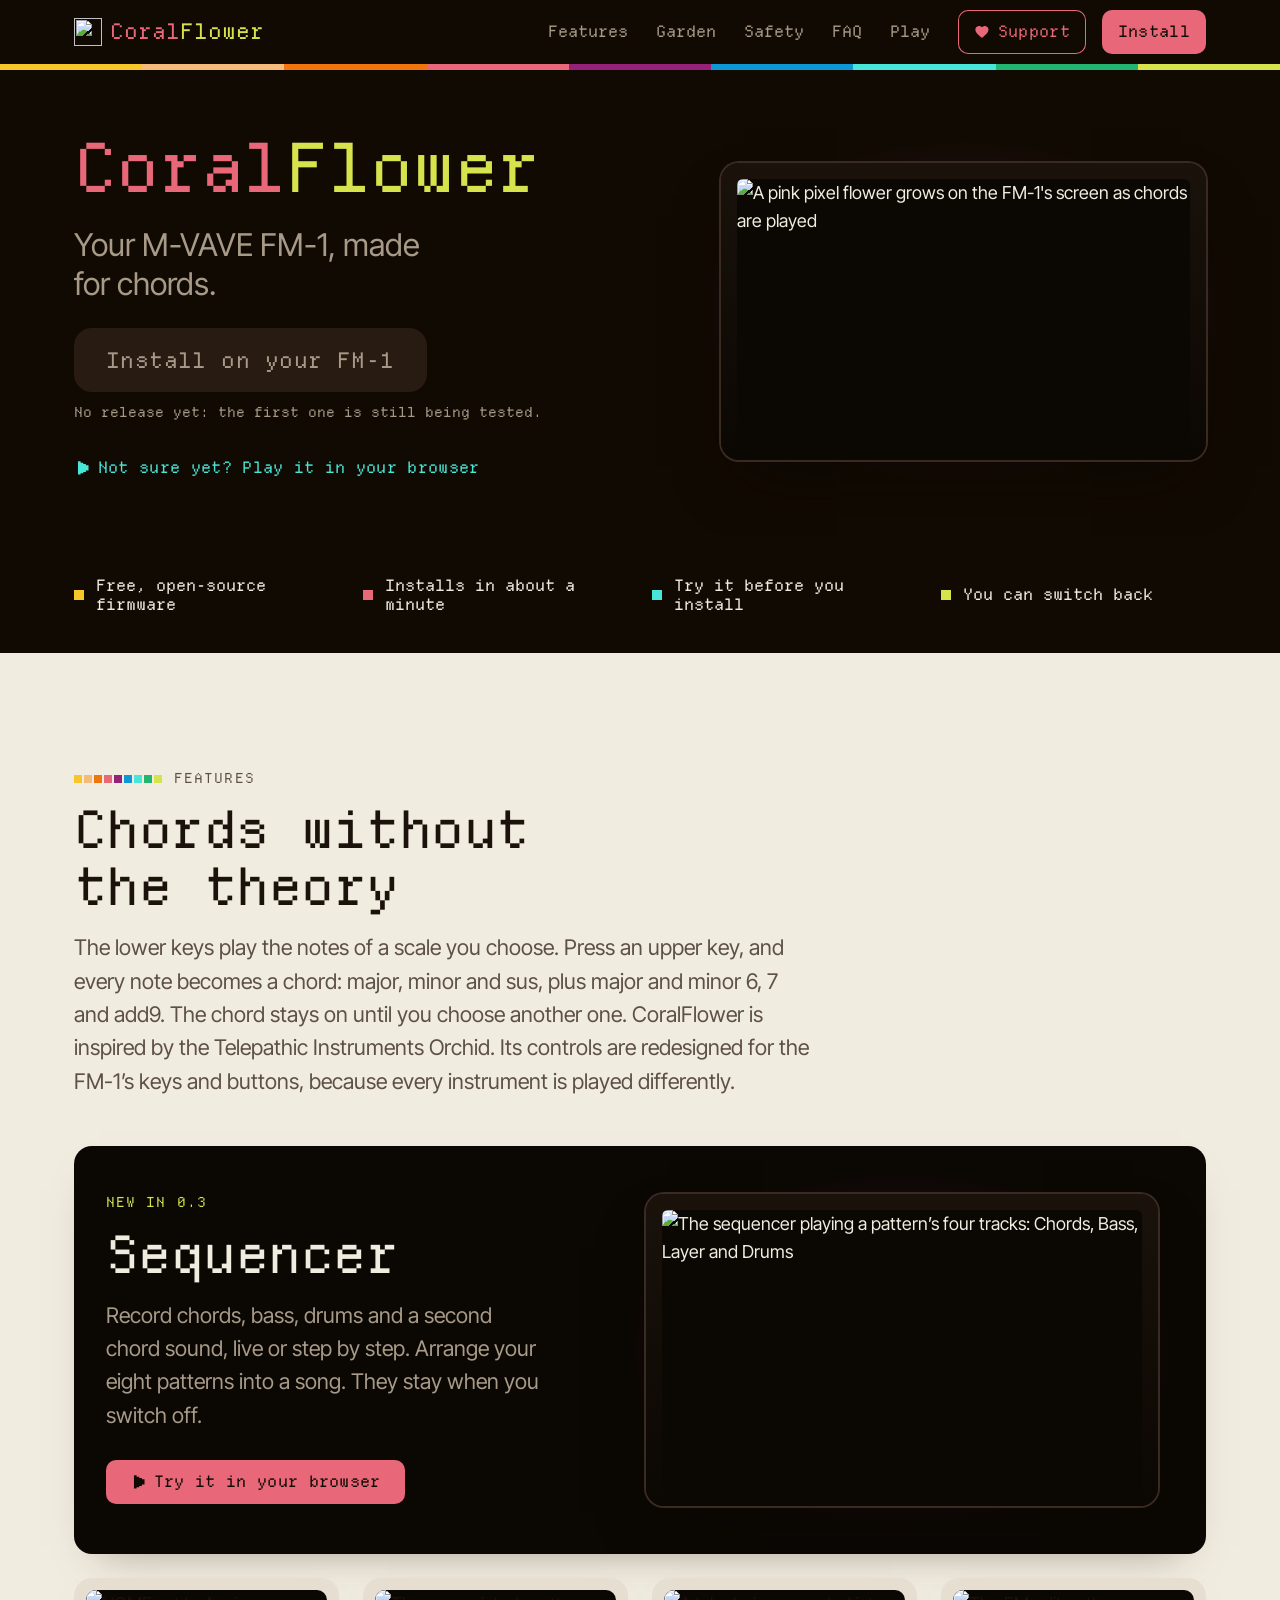
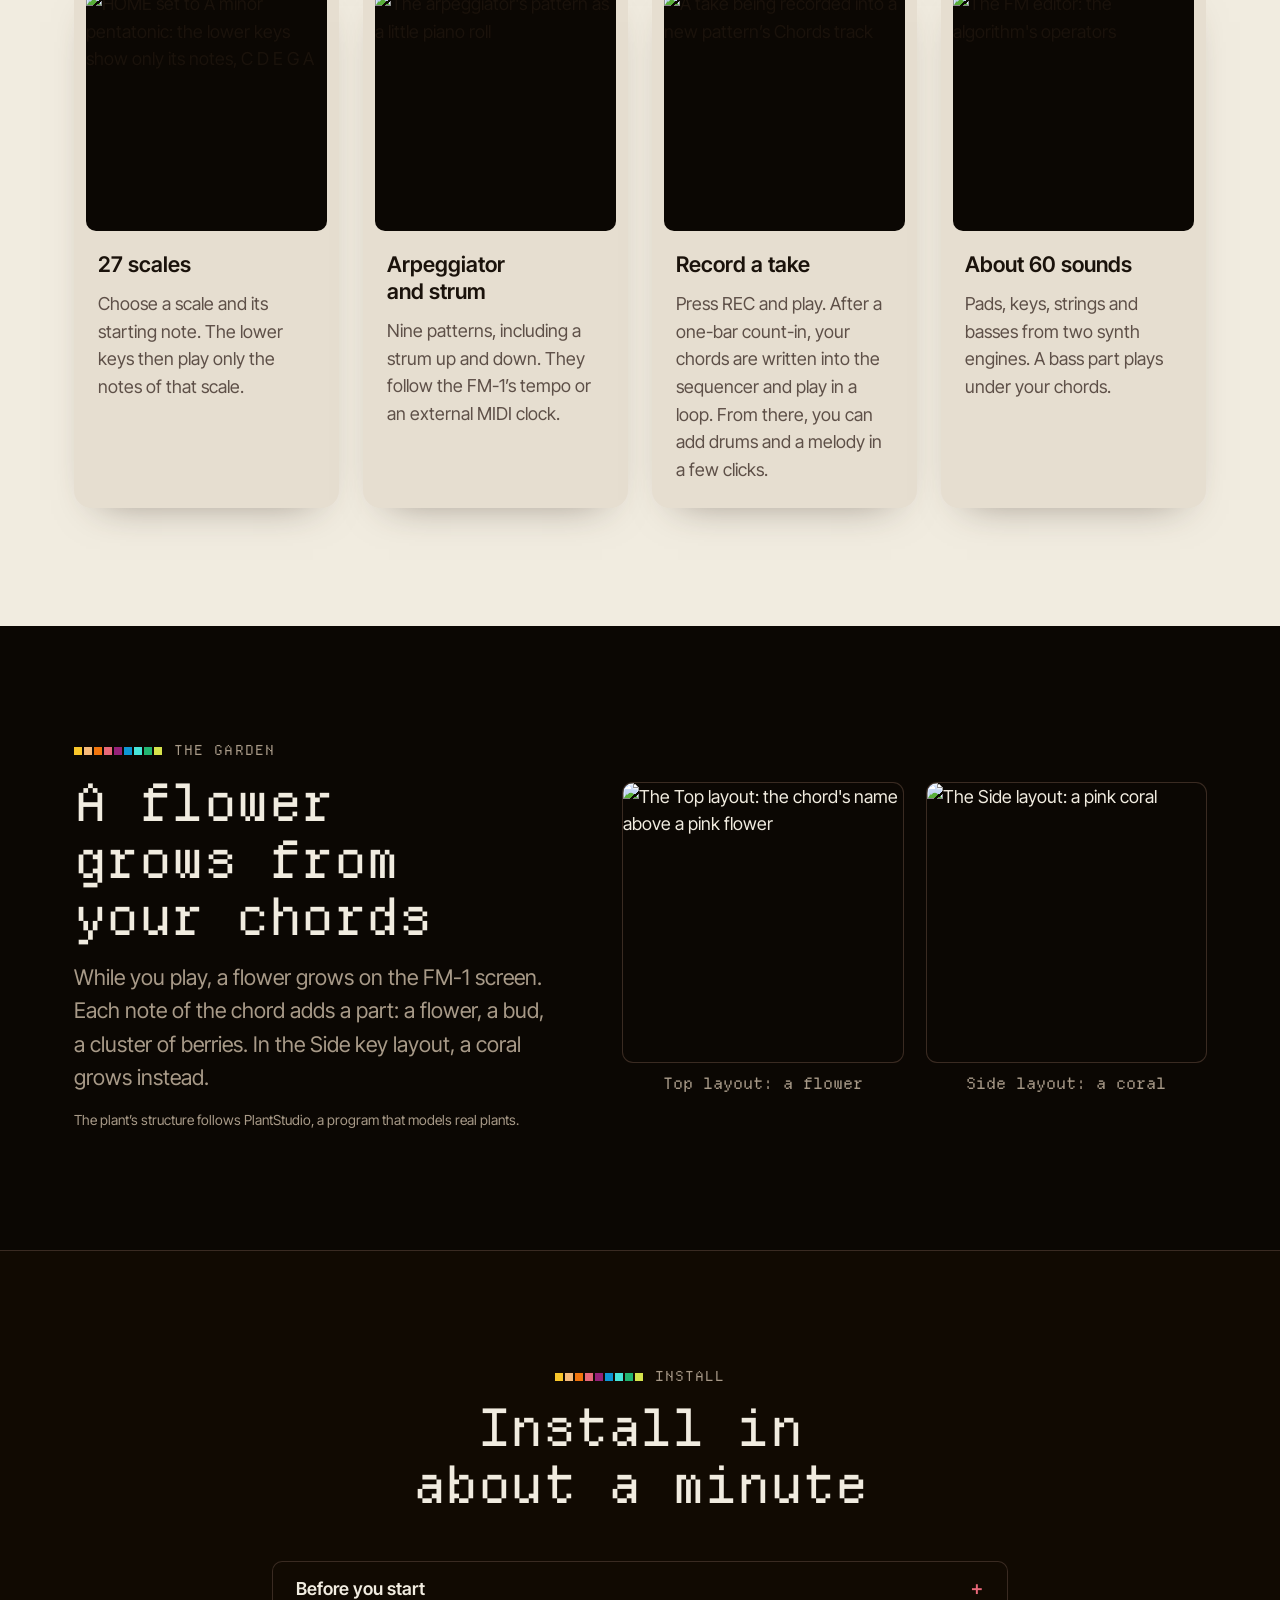
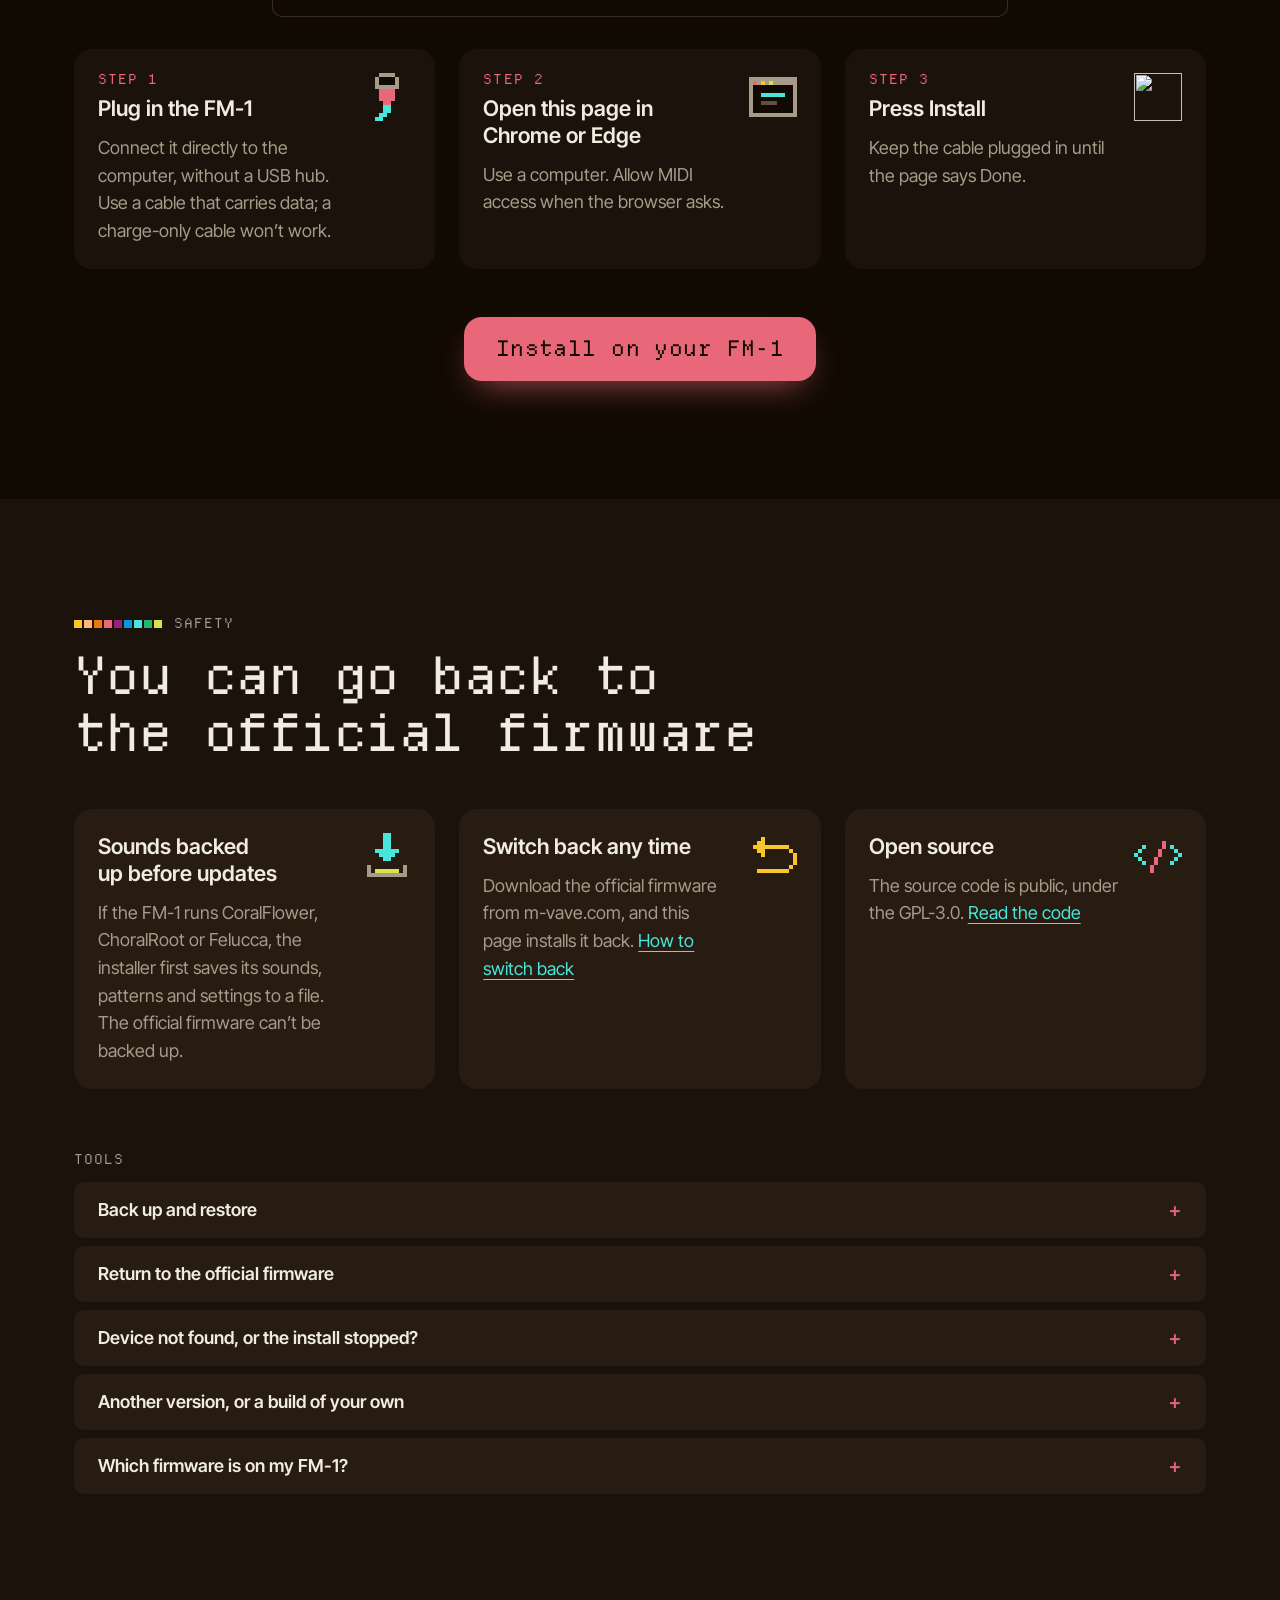
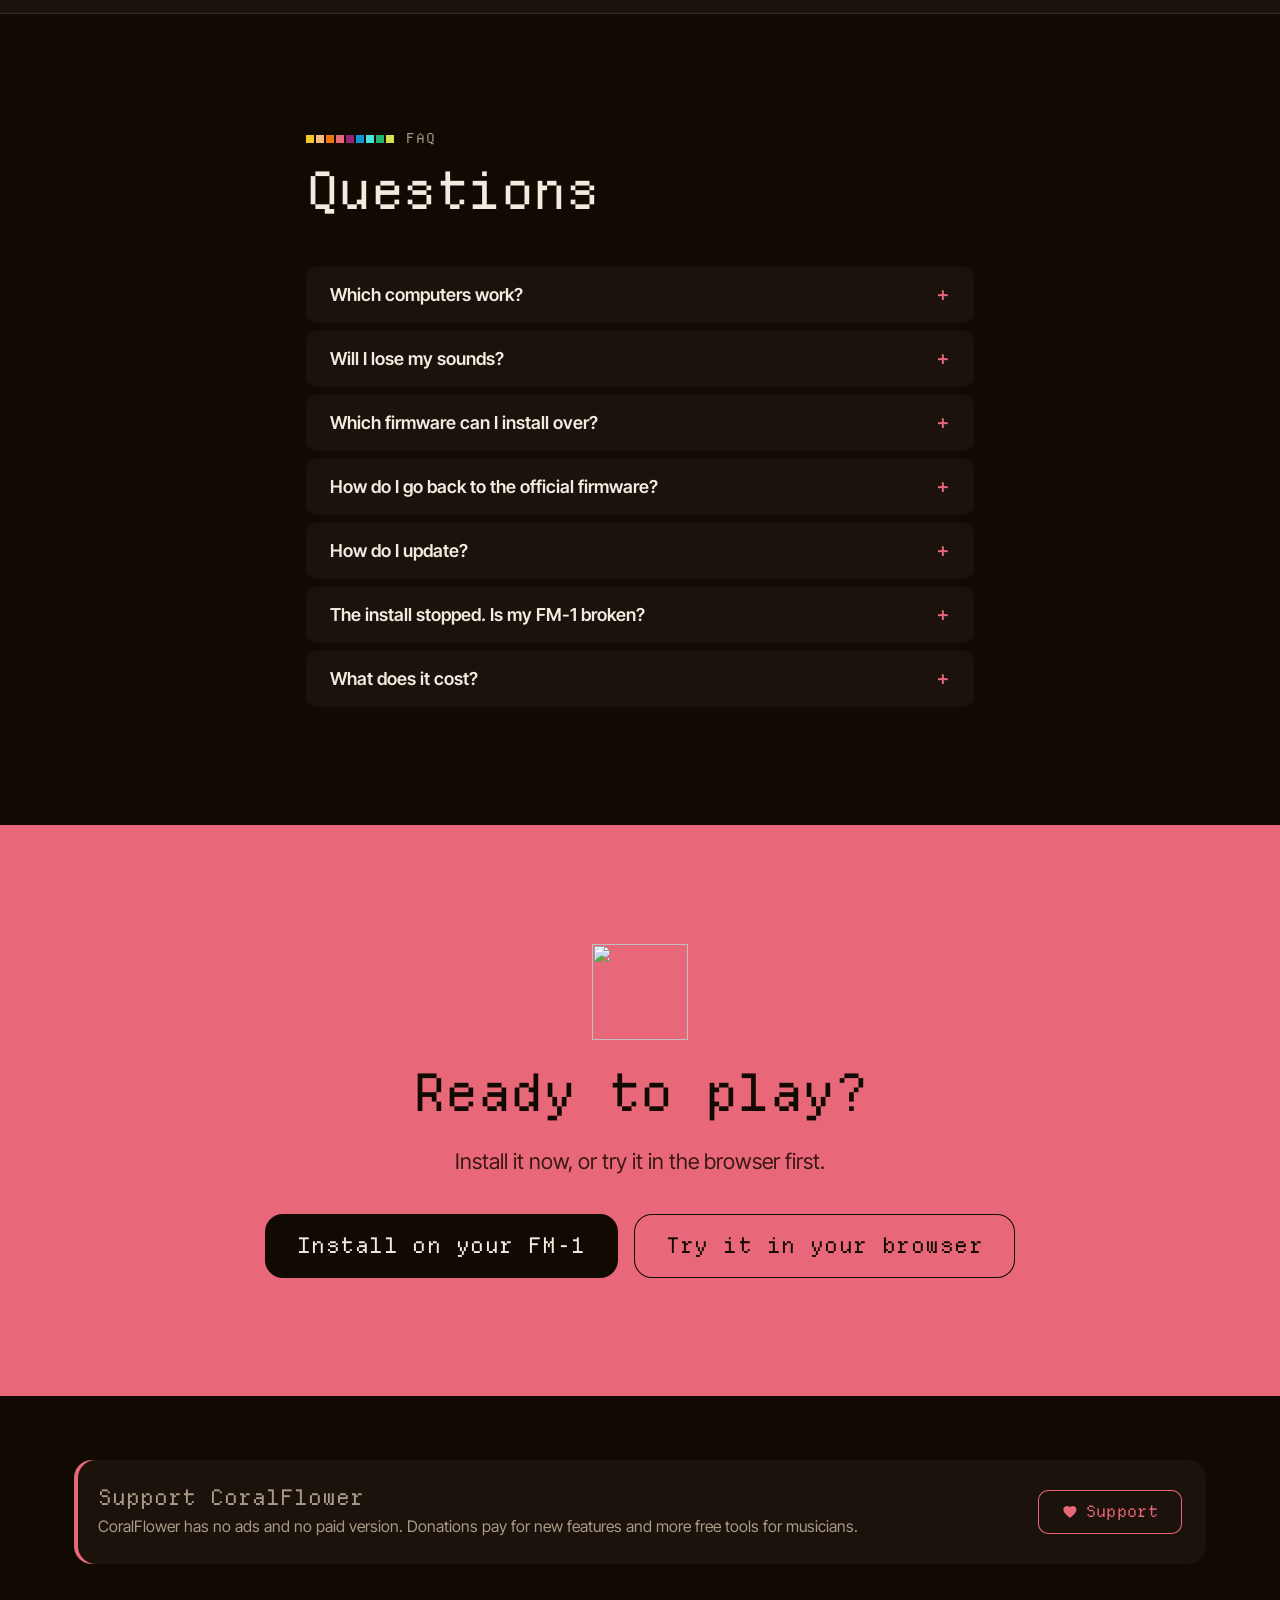
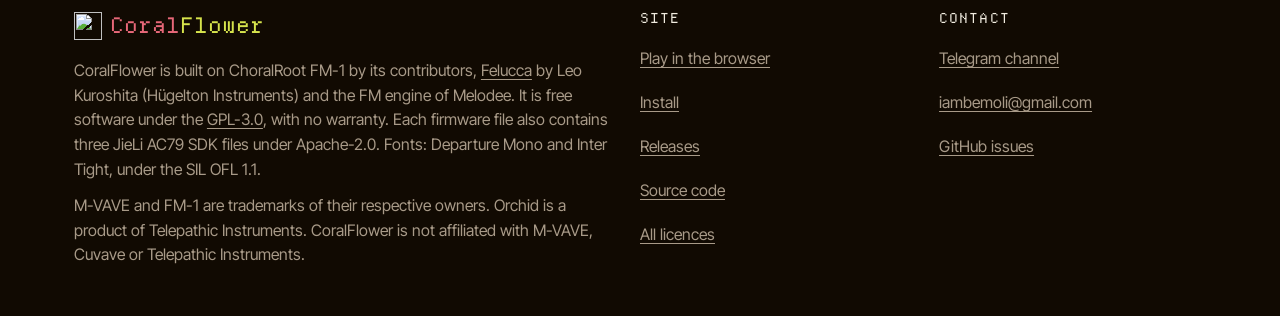
==== web/index.html @ 75992709 "Base: the 3IS tree (hardware layer, boot stub, update loader, build and release workflows), new READ" ====
<!doctype html>
<!-- SPDX-License-Identifier: GPL-3.0-only
     Copyright (C) 2026 Leo Kuroshita (@kurogedelic), Hügelton Instruments
     Copyright (C) 2026 ChoralRoot FM-1 contributors (a fork of Felucca)
     Copyright (C) 2026 CoralFlower contributors -->
<!-- CoralFlower's site, its first page (/): what CoralFlower is, and its installer. The page's sections and the
     question each one answers: docs/site/STRUCTURE.md; the tokens and components: site.css (docs/site/DESIGN.md).
     The installer is ChoralRoot FM-1's (its web/index_pkg.html): the same update protocol (fm1ota.js), package checks
     (fm1pkg.js) and backup (fm1backup.js), loaded from this folder as modules. Its button is in the first screen, where
     its progress shows; every other "Install on your FM-1" button presses that one. The firmware to install: the newest
     version firmware/releases.json lists (fetched from this site and checked against its SHA-256), another version, or
     a .fwsc file the user picks (checked here before Install is enabled: CoralFlower's identity FM-1_930, Felucca's
     update loader, every checksum of the package). The Support dialog and its script are the same on every page.
     web/test_installer.mjs runs this page against a simulated FM-1; tools/make_site.sh puts the site together. -->
<html lang="en">
<head>
<meta charset="utf-8">
<meta name="viewport" content="width=device-width, initial-scale=1">
<title>CoralFlower: chord firmware for the M-VAVE FM-1</title>
<meta name="description" content="CoralFlower makes the M-VAVE FM-1 an instrument for chords, and a pixel flower grows while you play. It’s free and open source, and it installs from your browser in about a minute.">
<meta name="theme-color" content="#110A02">
<meta property="og:title" content="CoralFlower: chord firmware for the M-VAVE FM-1">
<meta property="og:description" content="Your M-VAVE FM-1, made for chords. A pixel flower grows while you play. Free and open source.">
<meta property="og:image" content="images/home.png">
<link rel="icon" href="favicon.svg" type="image/svg+xml">
<link rel="icon" href="favicon-32.png" sizes="32x32" type="image/png">
<link rel="apple-touch-icon" href="apple-touch-icon.png">
<link rel="preload" href="fonts/DepartureMono.woff" as="font" type="font/woff" crossorigin>
<link rel="stylesheet" href="site.css">
<script>document.documentElement.classList.add("js");</script>
</head>
<body>
<a class="skip" href="#main">Skip to content</a>
<header class="site-header">
  <div class="container site-header__row">
    <a class="brand" href="./" aria-label="CoralFlower, home"><img src="favicon.svg" width="28" height="28" alt=""><span><span class="brand-a">Coral</span><span class="brand-b">Flower</span></span></a>
    <nav class="site-nav" aria-label="Sections">
      <a href="#features">Features</a>
      <a href="#garden">Garden</a>
      <a href="#safety">Safety</a>
      <a href="#faq">FAQ</a>
      <a href="play/">Play</a>
    </nav>
    <button id="supportBtn" class="btn btn--support btn--sm" type="button" aria-haspopup="dialog" aria-label="Support CoralFlower"><svg viewBox="0 0 24 24" aria-hidden="true"><path d="M13.35 20.13c-.76.69-1.93.69-2.69-.01l-.11-.1C5.3 15.27 1.87 12.16 2 8.28c.06-1.7.93-3.33 2.34-4.29 2.64-1.8 5.9-.96 7.66 1.1 1.76-2.06 5.02-2.91 7.66-1.1 1.41.96 2.28 2.59 2.34 4.29.14 3.88-3.3 6.99-8.55 11.76z"/></svg><span>Support</span></button>
    <a class="btn btn--primary btn--sm site-header__cta" href="#install" data-header-cta>Install</a>
  </div>
  <div class="ramp" aria-hidden="true"><i></i><i></i><i></i><i></i><i></i><i></i><i></i><i></i><i></i></div>
</header>

<main id="main">
  <!-- 1 hero: what it is, for which device, one action (the installer itself) -->
  <section class="hero" id="install" aria-labelledby="hero-title">
    <div class="container hero__grid">
      <div class="hero__pitch">
        <h1 class="display-1" id="hero-title" tabindex="-1"><span class="brand-a">Coral</span><span class="brand-b">Flower</span></h1>
        <p class="hero__lead">Your M-VAVE&nbsp;FM-1, made for chords.</p>
        <div class="installer">
          <button class="btn btn--primary btn--lg" id="go" type="button" disabled>Install on your FM-1</button>
          <p class="installer__ver" id="ver"></p>
          <p class="note" id="nomidi" hidden>Installing needs <b>Chrome or Edge on a computer</b>. On this device, you can still <a href="play/">try CoralFlower with sound</a>.</p>
          <noscript><p class="note note--warn">The installer needs JavaScript to talk to the FM-1.</p></noscript>
          <progress id="bar" max="100" value="0" aria-label="Install progress"></progress>
          <p class="installer__status" id="status" role="status"></p>
          <p class="pkg" id="pkg" role="status"></p>
          <label class="check" id="force-box" hidden><input id="force-risk" type="checkbox"><span><b>I understand the risk.</b> Install over this firmware anyway.</span></label>
          <div class="panel panel--ok" id="done" role="status" hidden>
            <p class="title" id="done-line"></p>
            <p>The FM-1 restarted with CoralFlower. You can unplug it now.</p>
            <p id="done-backup">To keep a copy of your sounds and patterns, use “<a href="#backup">Back up and restore</a>” below while the FM-1 is plugged in.</p>
          </div>
          <div class="panel panel--bad" id="interrupted" role="alert" hidden>
            <h3>The install stopped. In most cases, you can start it again.</h3>
            <p><b>Stopped before “Switching to update mode”?</b> Nothing was written. Plug the cable back in and press Install again.</p>
            <p><b>Stopped while writing, with the FM-1 still on?</b> It waits in update mode, with a black screen. Plug the cable back in and press Install again. Writing starts again from the beginning.</p>
            <p><b>Did it switch off, or did the battery die?</b> Switch it on. Three short flashes of the key lights and a black screen mean update mode: press Install again. This only works if the FM-1 already ran CoralFlower, or ChoralRoot 0.16 or later.</p>
            <p><b>One long flash, no flash, or a USB disk called WL82 UBOOT1.00?</b> See “<a href="#dark">Device not found</a>” below.</p>
          </div>
        </div>
        <a class="btn btn--ghost hero__play" href="play/"><svg viewBox="0 0 12 12" aria-hidden="true"><path d="M3 1h2v1h2v1h2v1h2v4h-2v1h-2v1h-2v1h-2z"/></svg>Not sure yet? Play it in your browser</a>
      </div>
      <div class="hero__visual">
        <div class="device">
          <div class="device__bezel"><img src="images/grow.gif" width="480" height="280" alt="A pink pixel flower grows on the FM-1's screen as chords are played" fetchpriority="high"></div>
        </div>
      </div>
    </div>
  </section>

  <!-- 2 facts: what it costs -->
  <section class="section section--band" aria-label="In short">
    <div class="container">
      <ul class="facts">
        <li style="--fact: var(--c-fire-400)"><i aria-hidden="true"></i>Free, open-source firmware</li>
        <li style="--fact: var(--c-rose-500)"><i aria-hidden="true"></i>Installs in about a minute</li>
        <li style="--fact: var(--c-sea-400)"><i aria-hidden="true"></i>Try it before you install</li>
        <li style="--fact: var(--c-lime-400)"><i aria-hidden="true"></i>You can switch back</li>
      </ul>
    </div>
  </section>

  <!-- 3 features: is it worth it -->
  <section class="section scope-inverse" id="features" aria-labelledby="features-title">
    <div class="container">
      <div class="section-head">
        <p class="eyebrow"><span class="ramp ramp--dots" aria-hidden="true"><i></i><i></i><i></i><i></i><i></i><i></i><i></i><i></i><i></i></span>Features</p>
        <h2 class="display-2" id="features-title">Chords without the theory</h2>
        <p class="lead">The lower keys play the notes of a scale you choose. Press an upper key, and every note becomes a chord: major, minor and sus, plus major and minor 6, 7 and add9. The chord stays on until you choose another one. CoralFlower is inspired by the Telepathic Instruments Orchid. Its controls are redesigned for the FM-1’s keys and buttons, because every instrument is played differently.</p>
      </div>
      <!-- the newest feature: a stage of its own on the cream, its screen playing, one action -->
      <article class="feature-new scope-stage" aria-labelledby="seq-title">
        <div class="feature-new__text">
          <p class="feature-new__tag">New in 0.3</p>
          <h3 class="feature-new__title" id="seq-title">Sequencer</h3>
          <p class="feature-new__lead">Record chords, bass, drums and a second chord sound, live or step by step. Arrange your eight patterns into a song. They stay when you switch off.</p>
          <a class="btn btn--primary feature-new__go" href="play/"><svg viewBox="0 0 12 12" aria-hidden="true"><path d="M3 1h2v1h2v1h2v1h2v4h-2v1h-2v1h-2v1h-2z"/></svg>Try it in your browser</a>
        </div>
        <div class="device feature-new__visual">
          <div class="device__bezel"><img src="images/seq.gif" width="480" height="280" alt="The sequencer playing a pattern’s four tracks: Chords, Bass, Layer and Drums" loading="lazy"></div>
        </div>
      </article>
      <div class="grid grid--4">
        <article class="card card--feature">
          <div class="card__media"><img src="images/scale.png" width="480" height="480" alt="HOME set to A minor pentatonic: the lower keys show only its notes, C D E G A" loading="lazy"></div>
          <h3 class="card__title">27 scales</h3>
          <p class="card__text">Choose a scale and its starting note. The lower keys then play only the notes of that scale.</p>
        </article>
        <article class="card card--feature">
          <div class="card__media"><img src="images/arp.png" width="480" height="480" alt="The arpeggiator's pattern as a little piano roll" loading="lazy"></div>
          <h3 class="card__title">Arpeggiator and strum</h3>
          <p class="card__text">Nine patterns, including a strum up and down. They follow the FM-1’s tempo or an external MIDI clock.</p>
        </article>
        <article class="card card--feature">
          <div class="card__media"><img src="images/take.png" width="480" height="480" alt="A take being recorded into a new pattern’s Chords track" loading="lazy"></div>
          <h3 class="card__title">Record a take</h3>
          <p class="card__text">Press REC and play. After a one-bar count-in, your chords are written into the sequencer and play in a loop. From there, you can add drums and a melody in a few clicks.</p>
        </article>
        <article class="card card--feature">
          <div class="card__media"><img src="images/fm-voice.png" width="480" height="480" alt="The FM editor: the algorithm's operators" loading="lazy"></div>
          <h3 class="card__title">About 60 sounds</h3>
          <p class="card__text">Pads, keys, strings and basses from two synth engines. A bass part plays under your chords.</p>
        </article>
      </div>
    </div>
  </section>

  <!-- 4 garden: why this one -->
  <section class="section scope-stage garden" id="garden" aria-labelledby="garden-title">
    <div class="container garden__grid">
      <div class="section-head garden__head">
        <p class="eyebrow"><span class="ramp ramp--dots" aria-hidden="true"><i></i><i></i><i></i><i></i><i></i><i></i><i></i><i></i><i></i></span>The garden</p>
        <h2 class="display-2" id="garden-title">A flower grows from your chords</h2>
        <p class="lead">While you play, a flower grows on the FM-1 screen. Each note of the chord adds a part: a flower, a bud, a cluster of berries. In the Side key layout, a coral grows instead.</p>
        <p class="caption">The plant’s structure follows PlantStudio, a program that models real plants.</p>
      </div>
      <div class="garden__screens">
        <figure class="screen"><img src="images/home.png" width="480" height="480" alt="The Top layout: the chord's name above a pink flower" loading="lazy"><figcaption>Top layout: a flower</figcaption></figure>
        <figure class="screen"><img src="images/coral.png" width="480" height="480" alt="The Side layout: a pink coral" loading="lazy"><figcaption>Side layout: a coral</figcaption></figure>
      </div>
    </div>
  </section>

  <!-- 5 how it installs: is it hard -->
  <section class="section" id="how" aria-labelledby="how-title">
    <div class="container">
      <div class="section-head section-head--center">
        <p class="eyebrow"><span class="ramp ramp--dots" aria-hidden="true"><i></i><i></i><i></i><i></i><i></i><i></i><i></i><i></i><i></i></span>Install</p>
        <h2 class="display-2" id="how-title">Install in about a minute</h2>
      </div>
      <details class="fold fold--quiet how__prep">
          <summary>Before you start</summary>
          <div class="fold__body">
            <ol class="checklist">
              <li><b>Charge the FM-1 fully.</b> It runs on battery during the install.</li>
              <li>Quit other apps that use MIDI, such as a DAW or a synth editor.</li>
              <li><b>Keep this page open</b> and the computer awake.</li>
            </ol>
            <p class="note note--warn"><b>Installing firmware is at your own risk.</b> CoralFlower is free software with no warranty. You can go back: the official firmware is on <a href="https://www.m-vave.com/download" target="_blank" rel="noopener">m-vave.com</a>.</p>
          </div>
      </details>
      <ol class="grid grid--3 steps">
        <li class="card card--icon">
          <svg class="pixel-icon" viewBox="0 0 12 12" width="48" height="48" aria-hidden="true"><path class="px-ash" d="M4 0h4v1h-4zM3 1h1v1h-1zM8 1h1v1h-1zM3 2h1v1h-1zM8 2h1v1h-1zM3 3h6v1h-6z"/><path class="px-night" d="M4 1h4v1h-4zM4 2h4v1h-4z"/><path class="px-rose" d="M4 4h4v1h-4zM4 5h4v1h-4zM4 6h4v1h-4zM5 7h2v1h-2z"/><path class="px-sea" d="M5 8h2v1h-2zM5 9h2v1h-2zM4 10h2v1h-2zM3 11h2v1h-2z"/></svg>
          <p class="step-label">Step 1</p>
          <h3 class="card__title">Plug in the FM-1</h3>
          <p class="card__text">Connect it directly to the computer, without a USB hub. Use a cable that carries data; a charge-only cable won’t work.</p>
        </li>
        <li class="card card--icon">
          <svg class="pixel-icon" viewBox="0 0 12 12" width="48" height="48" aria-hidden="true"><path class="px-ash" d="M0 1h12v1h-12zM0 2h1v1h-1zM2 2h1v1h-1zM4 2h1v1h-1zM6 2h6v1h-6zM0 3h1v1h-1zM11 3h1v1h-1zM0 4h1v1h-1zM11 4h1v1h-1zM0 5h1v1h-1zM11 5h1v1h-1zM0 6h1v1h-1zM11 6h1v1h-1zM0 7h1v1h-1zM11 7h1v1h-1zM0 8h1v1h-1zM11 8h1v1h-1zM0 9h1v1h-1zM11 9h1v1h-1zM0 10h12v1h-12z"/><path class="px-rose" d="M1 2h1v1h-1z"/><path class="px-fire" d="M3 2h1v1h-1z"/><path class="px-lime" d="M5 2h1v1h-1z"/><path class="px-night" d="M1 3h10v1h-10zM1 4h10v1h-10zM1 5h2v1h-2zM9 5h2v1h-2zM1 6h10v1h-10zM1 7h2v1h-2zM7 7h4v1h-4zM1 8h10v1h-10zM1 9h10v1h-10z"/><path class="px-sea" d="M3 5h6v1h-6z"/><path class="px-dim" d="M3 7h4v1h-4z"/></svg>
          <p class="step-label">Step 2</p>
          <h3 class="card__title">Open this page in Chrome or Edge</h3>
          <p class="card__text">Use a computer. Allow MIDI access when the browser asks.</p>
        </li>
        <li class="card card--icon">
          <img class="pixel-icon" src="favicon.svg" width="48" height="48" alt="">
          <p class="step-label">Step 3</p>
          <h3 class="card__title">Press Install</h3>
          <p class="card__text">Keep the cable plugged in until the page says Done.</p>
        </li>
      </ol>
      <div class="how__cta">
        <a class="btn btn--primary btn--lg" href="#install" data-install>Install on your FM-1</a>
      </div>
    </div>
  </section>

  <!-- 6 safety: can I break it, will I lose my sounds -->
  <section class="section scope-surface" id="safety" aria-labelledby="safety-title">
    <div class="container">
      <div class="section-head">
        <p class="eyebrow"><span class="ramp ramp--dots" aria-hidden="true"><i></i><i></i><i></i><i></i><i></i><i></i><i></i><i></i><i></i></span>Safety</p>
        <h2 class="display-2" id="safety-title">You can go back to the official firmware</h2>
      </div>
      <div class="grid grid--3">
        <div class="card card--icon">
          <svg class="pixel-icon" viewBox="0 0 12 12" width="48" height="48" aria-hidden="true"><path class="px-sea" d="M5 0h2v1h-2zM5 1h2v1h-2zM5 2h2v1h-2zM5 3h2v1h-2zM3 4h6v1h-6zM4 5h4v1h-4zM5 6h2v1h-2z"/><path class="px-ash" d="M1 8h1v1h-1zM10 8h1v1h-1zM1 9h1v1h-1zM10 9h1v1h-1zM1 10h10v1h-10z"/><path class="px-lime" d="M3 9h6v1h-6z"/></svg>
          <h3 class="card__title">Sounds backed up before updates</h3>
          <p class="card__text">If the FM-1 runs CoralFlower, ChoralRoot or Felucca, the installer first saves its sounds, patterns and settings to a file. The official firmware can’t be backed up.</p>
        </div>
        <div class="card card--icon">
          <svg class="pixel-icon" viewBox="0 0 12 12" width="48" height="48" aria-hidden="true"><path class="px-fire" d="M3 1h1v1h-1zM2 2h2v1h-2zM1 3h9v1h-9zM2 4h2v1h-2zM10 4h1v1h-1zM3 5h1v1h-1zM11 5h1v1h-1zM11 6h1v1h-1zM11 7h1v1h-1zM10 8h1v1h-1zM2 9h8v1h-8z"/></svg>
          <h3 class="card__title">Switch back any time</h3>
          <p class="card__text">Download the official firmware from <span class="nowrap">m-vave.com</span>, and this page installs it back. <a href="#stock">How to switch back</a></p>
        </div>
        <div class="card card--icon">
          <svg class="pixel-icon" viewBox="0 0 12 12" width="48" height="48" aria-hidden="true"><path class="px-rose" d="M7 2h1v1h-1zM7 3h1v1h-1zM6 4h1v1h-1zM6 5h1v1h-1zM5 6h1v1h-1zM5 7h1v1h-1zM4 8h1v1h-1zM4 9h1v1h-1z"/><path class="px-sea" d="M2 3h1v1h-1zM9 3h1v1h-1zM1 4h1v1h-1zM10 4h1v1h-1zM0 5h1v1h-1zM11 5h1v1h-1zM1 6h1v1h-1zM10 6h1v1h-1zM2 7h1v1h-1zM9 7h1v1h-1z"/></svg>
          <h3 class="card__title">Open source</h3>
          <p class="card__text">The source code is public, under the GPL-3.0. <a href="https://github.com/FicusFicusov/CoralFlower" target="_blank" rel="noopener">Read the code</a></p>
        </div>
      </div>

      <h3 class="tools__title">Tools</h3>
      <div class="tools">
        <details class="fold" id="backup">
          <summary>Back up and restore</summary>
          <div class="fold__body">
            <label class="check"><input id="backup-first" type="checkbox" checked><span><b>Back up my sounds before installing.</b> On by default.</span></label>
            <p class="note" id="backup-note" role="status" hidden></p>
            <div class="fold__cols">
              <div>
                <p>A backup is one .json file. It holds everything saved on the FM-1: your settings, the sequencer’s patterns and song, sound banks and 32 user sounds.</p>
                <p>Restore copies a backup onto the FM-1. It checks every part before it writes, then restarts the FM-1.</p>
                <p>Backup and restore work with CoralFlower, ChoralRoot and Felucca. The official firmware can’t make backups.</p>
              </div>
              <div>
                <div class="actions"><button class="btn btn--secondary" id="backup-go" type="button" disabled>Back up</button></div>
                <div class="filepick">
                  <button class="btn btn--secondary" id="restore-pick" type="button">Choose a backup file (.json)</button>
                  <span class="fname" id="restore-name">No file chosen</span>
                  <input id="restore-file" type="file" accept=".json,application/json" hidden>
                </div>
                <div class="actions"><button class="btn btn--secondary" id="restore-go" type="button" disabled>Restore</button></div>
                <p class="installer__status" id="backup-status" role="status"></p>
              </div>
            </div>
          </div>
        </details>
        <details class="fold" id="stock">
          <summary>Return to the official firmware</summary>
          <div class="fold__body">
            <div class="fold__cols">
              <div>
                <p class="note note--warn">The official firmware can’t use CoralFlower’s sounds, patterns or settings, so this page saves them to a backup file first.</p>
                <p>Download the official FM-1 firmware (V15 or V16) from <a href="https://www.m-vave.com/download" target="_blank" rel="noopener">M-VAVE Downloads</a>. Then choose its FM-1.fwsc file here, exactly as downloaded. Your browser checks the file, and nothing is uploaded.</p>
              </div>
              <div>
                <div class="filepick">
                  <button class="btn btn--secondary" id="stock-pick" type="button">Choose the official FM-1.fwsc</button>
                  <span class="fname" id="stock-name">No file chosen</span>
                  <input id="stock-file" type="file" accept=".fwsc" hidden>
                </div>
                <label class="check"><input id="stock-recovery" type="checkbox"><span>I’m finishing an update that was cut off, and I already have a backup on this computer.</span></label>
                <div class="actions"><button class="btn btn--secondary" id="stock-go" type="button" disabled>Back up and return to the official firmware</button></div>
              </div>
            </div>
            <progress id="stock-bar" max="100" value="0" aria-label="Progress of the return to the official firmware"></progress>
            <p class="installer__status" id="stock-status" role="status"></p>
            <div class="panel panel--ok" id="stock-done" role="status" hidden>
              <p class="title" id="stock-done-line"></p>
              <p id="stock-done-data"></p>
              <p>To come back, install CoralFlower with the Install button at the top. Then press Restore and choose that backup file.</p>
            </div>
            <div class="panel panel--bad" id="stock-interrupted" role="alert" hidden>
              <h3>The return to the official firmware stopped.</h3>
              <p><b>Stopped before “Switching to update mode”?</b> Nothing was written. Plug the cable back in and press the button again.</p>
              <p><b>Stopped while writing, with the FM-1 still on?</b> It waits in update mode, with a black screen. Plug the cable back in, tick “I’m finishing an update that was cut off” and press the button again, with the same official file chosen.</p>
              <p><b>Did it switch off, or did the battery die?</b> Switch it on and do the same. If this page doesn’t find it, see “<a href="#dark">Device not found</a>”.</p>
            </div>
            <details class="log-fold"><summary>Show the log</summary><pre class="log" id="stock-log"></pre></details>
          </div>
        </details>
        <details class="fold" id="dark">
          <summary>Device not found, or the install stopped?</summary>
          <div class="fold__body">
            <div class="fold__cols">
              <div>
                <p><b>Check the cable first.</b> Use a data cable, straight to the computer, not through a hub. Quit other apps that use MIDI. Switch the FM-1 on and press Install again.</p>
                <p><b>Start update mode by hand.</b> In update mode, the screen stays black and the FM-1 waits for new firmware. Switch the FM-1 off. Hold OCT&minus; and switch it on. When the key lights flash three times and the screen stays black, it is in update mode: press Install. To leave without installing, switch the FM-1 off and on. This works with CoralFlower, or ChoralRoot 0.16 or later.</p>
                <p><b>One long flash instead of three?</b> Switch off for 10 seconds and try once more. A second long flash means the FM-1 can’t start update mode by itself. Until you switch it off, it appears as the USB disk described below.</p>
                <p><b>While CoralFlower runs,</b> you can also hold OCT&minus;, OCT+ and HOME for five seconds. A countdown appears; let go to cancel. When it ends, the FM-1 is in update mode.</p>
              </div>
              <div>
                <p><b>A screen that says SAFE MODE?</b> The firmware crashed twice while starting, so it now starts without your saved data. That data stays untouched. Back up and Install both work in safe mode. To try your saved data again, switch the FM-1 off and on.</p>
                <p><b>A black screen, and a USB disk called WL82 UBOOT1.00</b> (USB ID 4C4A:8057) instead of the FM-1? That is the chip’s ROM boot mode. The firmware doesn’t start, and this page can’t reach the FM-1 in this mode. Don’t format that disk. The <a href="https://github.com/Quixotic7/MvaveFM1Unbricker" target="_blank" rel="noopener">MvaveFM1Unbricker</a> tool can put the official V15 back over the same cable.</p>
                <p><b>Nothing shows up at all, not even that disk?</b> Then the way back is hardware: the FM-1 Transporter, a small RP2040 board on the USB lines. See <a href="https://github.com/kurogedelic/FM-1-transporter" target="_blank" rel="noopener">FM-1-transporter</a>.</p>
              </div>
            </div>
          </div>
        </details>
        <details class="fold" id="own">
          <summary>Another version, or a build of your own</summary>
          <div class="fold__body">
            <div class="versions" id="versions" role="group" aria-label="Released versions" hidden></div>
            <div class="notes" id="notes"></div>
            <p id="rel-none">Testing your own build? Choose its .fwsc file here.</p>
            <p id="rel-some" hidden>Or choose a build of your own:</p>
            <div class="filepick">
              <button class="btn btn--secondary" id="pkg-pick" type="button">Choose a .fwsc file</button>
              <span class="fname" id="pkg-name">No file chosen</span>
              <input id="pkg-file" type="file" accept=".fwsc" hidden>
            </div>
            <p class="pkg" id="pkg-own" role="status"></p>
            <p class="caption" id="pkg-sum"></p>
            <div class="actions"><a class="btn btn--primary" href="#install" data-install>Install on your FM-1</a></div>
          </div>
        </details>
        <details class="fold" id="check">
          <summary>Which firmware is on my FM-1?</summary>
          <div class="fold__body">
            <div class="actions">
              <button class="btn btn--secondary" id="check-go" type="button" disabled>Ask the FM-1</button>
              <p class="unit" id="unit" role="status" hidden></p>
            </div>
            <details class="log-fold"><summary>Show the log</summary><pre class="log" id="log"></pre></details>
          </div>
        </details>
      </div>
    </div>
  </section>

  <!-- 7 FAQ: the questions left -->
  <section class="section" id="faq" aria-labelledby="faq-title">
    <div class="container container--narrow">
      <div class="section-head">
        <p class="eyebrow"><span class="ramp ramp--dots" aria-hidden="true"><i></i><i></i><i></i><i></i><i></i><i></i><i></i><i></i><i></i></span>FAQ</p>
        <h2 class="display-2" id="faq-title">Questions</h2>
      </div>
      <details class="fold">
        <summary>Which computers work?</summary>
        <div class="fold__body"><p>The installer works in Chrome or Edge on a computer: Windows, macOS, Linux or ChromeOS. On a phone, you can still <a href="play/">try it in the browser</a>.</p></div>
      </details>
      <details class="fold">
        <summary>Will I lose my sounds?</summary>
        <div class="fold__body"><p>From CoralFlower, ChoralRoot or Felucca: no. An update keeps CoralFlower’s sounds, and the installer saves the others to a file first. From the official firmware: CoralFlower can’t use its sounds, and this page can’t save them.</p></div>
      </details>
      <details class="fold">
        <summary>Which firmware can I install over?</summary>
        <div class="fold__body"><p>The official M-VAVE firmware, ChoralRoot, Felucca and Melodee. To keep your FM-1 safe, the installer refuses early test builds such as Sloop.</p></div>
      </details>
      <details class="fold">
        <summary>How do I go back to the official firmware?</summary>
        <div class="fold__body"><p>Download the official FM-1 file (V15 or V16) from <span class="nowrap">m-vave.com</span>. Then open “<a href="#stock">Return to the official firmware</a>” on this page, choose that file and press “Back up and return to the official firmware”.</p></div>
      </details>
      <details class="fold">
        <summary>How do I update?</summary>
        <div class="fold__body"><p>Come back to this page and press Install. It picks the newest version and keeps your sounds.</p></div>
      </details>
      <details class="fold">
        <summary>The install stopped. Is my FM-1 broken?</summary>
        <div class="fold__body"><p>Almost never. Plug the cable back in and press Install again. If the FM-1 doesn’t show up, see “<a href="#dark">Device not found</a>”.</p></div>
      </details>
      <details class="fold">
        <summary>What does it cost?</summary>
        <div class="fold__body"><p>Nothing. There are no ads and no paid version. If you enjoy it, you can <a href="#support">support it</a>.</p></div>
      </details>
    </div>
  </section>

  <!-- 8 the end: one more chance to act -->
  <section class="section scope-accent final" aria-labelledby="final-title">
    <div class="container final__inner">
      <img class="pixel-icon pixel-icon--xl" src="favicon.svg" width="96" height="96" alt="">
      <h2 class="display-2" id="final-title">Ready to play?</h2>
      <p class="lead">Install it now, or try it in the browser first.</p>
      <div class="actions final__actions">
        <a class="btn btn--primary btn--lg" href="#install" data-install>Install on your FM-1</a>
        <a class="btn btn--secondary btn--lg" href="play/">Try it in your browser</a>
      </div>
    </div>
  </section>
</main>

<footer class="site-footer">
  <div class="container">
    <section class="supportcard" id="support" aria-label="Support CoralFlower">
      <div>
        <b>Support CoralFlower</b>
        <span>CoralFlower has no ads and no paid version. Donations pay for new features and more free tools for musicians.</span>
      </div>
      <button id="supportBtn2" class="btn btn--support" type="button" aria-haspopup="dialog"><svg viewBox="0 0 24 24" aria-hidden="true"><path d="M13.35 20.13c-.76.69-1.93.69-2.69-.01l-.11-.1C5.3 15.27 1.87 12.16 2 8.28c.06-1.7.93-3.33 2.34-4.29 2.64-1.8 5.9-.96 7.66 1.1 1.76-2.06 5.02-2.91 7.66-1.1 1.41.96 2.28 2.59 2.34 4.29.14 3.88-3.3 6.99-8.55 11.76z"/></svg>Support</button>
    </section>
    <div class="site-footer__grid">
      <div>
        <p><a class="brand" href="./"><img src="favicon.svg" width="28" height="28" alt=""><span><span class="brand-a">Coral</span><span class="brand-b">Flower</span></span></a></p>
        <p>CoralFlower is built on ChoralRoot FM-1 by its contributors, <a href="https://github.com/hugelton/Felucca" target="_blank" rel="noopener">Felucca</a> by Leo Kuroshita (Hügelton Instruments) and the FM engine of Melodee. It is free software under the <a href="firmware/LICENSE">GPL-3.0</a>, with no warranty. Each firmware file also contains three JieLi AC79 SDK files under Apache-2.0. Fonts: Departure Mono and Inter Tight, under the SIL OFL 1.1.</p>
        <p>M-VAVE and FM-1 are trademarks of their respective owners. Orchid is a product of Telepathic Instruments. CoralFlower is not affiliated with M-VAVE, Cuvave or Telepathic Instruments.</p>
      </div>
      <nav aria-labelledby="foot-site">
        <h2 id="foot-site">Site</h2>
        <ul>
          <li><a href="play/">Play in the browser</a></li>
          <li><a href="#install">Install</a></li>
          <li><a href="https://github.com/FicusFicusov/CoralFlower/releases" target="_blank" rel="noopener">Releases</a></li>
          <li><a href="https://github.com/FicusFicusov/CoralFlower" target="_blank" rel="noopener">Source code</a></li>
          <li><a href="https://github.com/FicusFicusov/CoralFlower/blob/main/LICENSING.md" target="_blank" rel="noopener">All licences</a></li>
        </ul>
      </nav>
      <nav aria-labelledby="foot-contact">
        <h2 id="foot-contact">Contact</h2>
        <ul>
          <li><a href="https://t.me/ficusficusov" target="_blank" rel="noopener">Telegram channel</a></li>
          <li><a href="mailto:iambemoli@gmail.com">iambemoli@gmail.com</a></li>
          <li><a href="https://github.com/FicusFicusov/CoralFlower/issues" target="_blank" rel="noopener">GitHub issues</a></li>
        </ul>
      </nav>
    </div>
  </div>
</footer>

<dialog id="donate" class="donate" aria-labelledby="donateTitle">
  <form method="dialog"><button class="x" aria-label="Close">&times;</button></form>
  <h2 id="donateTitle">Support CoralFlower</h2>
  <p>CoralFlower is free, open source and ad-free. A donation is not a payment: it funds new features and more free tools for musicians. Thank you for helping it grow.</p>
  <div id="wallets"></div>
  <p class="fine">Send only the coin shown, on the network shown; anything else will be lost. A crypto transfer is a voluntary gift: nothing is sold in return.</p>
  <h3>Contact</h3>
  <a class="opt" href="https://t.me/ficusficusov" target="_blank" rel="noopener"><span class="glyph" aria-hidden="true">&#10148;</span><span class="tx"><span class="nm">Telegram channel</span><span class="ad">t.me/ficusficusov</span></span><span class="go">&#8599;</span></a>
  <a class="opt" href="mailto:iambemoli@gmail.com"><span class="glyph" aria-hidden="true">@</span><span class="tx"><span class="nm">Email</span><span class="ad">iambemoli@gmail.com</span></span><span class="go">&#8599;</span></a>
</dialog>
<script type="module">
import { Package, productOf, logicalImage, sha256hex, crc16, validateStockPackage, STOCK_FILES, STOCK_APP_SIZE } from "./fm1pkg.js";
import { Updater, classifyFirmware, refusalText } from "./fm1ota.js";
import { BackupConnection, captureBackup, restoreBackup, deviceInfo, restartDevice, readBackup, backupFamily, backupFileName, objectNames } from "./fm1backup.js";

const $ = (id) => document.getElementById(id);
const PRODUCT = "FM-1_930";                      // CoralFlower's identity (tools/build.py PRODUCT): every package, every version
const MODEL = PRODUCT.split("_")[0];
const LOADER_MARK = "FELUCCA-LOADER-1";          // Felucca's update loader (tools/fm1pkg_make.py ota.bin): never a vendor one
const PKG_FLASH = 0x93000, PKG_APP_BASE = 0x4000; // the FM-1 flash layout of every fm1pkg_make.py package
const PKG_MAX = 4 << 20;                          // (a package is about 640 KB: anything far larger is not one)
const RELEASES = "firmware/releases.json";        // the versions hosted on this site; missing: only a file is offered
const FIRMWARE_DIR = "firmware/";
// the families whose data stays usable in the flash after CoralFlower is installed (no restore offered afterwards)
const KEEPS_DATA = ["coralflower", "choralroot"];

const TEXT = {
  en: {
    nomidi: "This browser can’t reach the FM-1. Open this page in Chrome or Edge on a computer.",
    denied: "The browser blocked MIDI. Click the icon left of the address bar, allow MIDI devices, then press the button again.",
    notfound: "No FM-1 found. Check the cable (a data cable, straight to the computer), switch the FM-1 on, quit other MIDI apps and try again.",
    model: "The device you connected isn’t an FM-1.",
    lost: "The USB connection dropped. Plug the cable back in and press Install again.",
    stopped: "The FM-1 stopped answering. Plug the cable back in and press Install again.",
    noloader: "The FM-1 didn’t switch to update mode. Plug the cable back in and press Install again. Once in update mode, the FM-1 stays there until writing finishes.",
    noreturn: "The FM-1 didn’t come back after the write. Switch it off and on.",
    mismatch: "Installed, but the FM-1 now reports different firmware: ",
    badreq: "The FM-1 asked for data the file doesn’t have. Plug the cable back in and press Install again.",
    error: "Error: ",
    leave: "Writing to the FM-1. Don’t close this page.",
    cancelled: "Cancelled. Nothing was written.",
    start: "Starting",
    verify: "The FM-1 is checking the package",
    loader: "Switching to update mode",
    write: "Writing. Don’t unplug the FM-1.",
    reboot: "Restarting",
    done: "Done",
    // the firmware to install
    installV: "Install on your FM-1",
    installNone: "Install on your FM-1",
    noFile: "No file chosen",
    newest: "Newest",
    noRelease: "No release yet: the first one is still being tested.",
    pkgChecking: "Checking {name} …",
    pkgOk: "Ready to install {name}. Your browser checked it: a complete, undamaged CoralFlower build.",
    pkgRelOk: "Ready to install CoralFlower {version}. The file matches the released one.",
    pkgSum: "SHA-256 {sum}",
    pkgNotFm1: "{name} isn’t an FM-1 firmware file (.fwsc). Choose another file.",
    pkgStock: "{name} is the official M-VAVE firmware ({id}), not CoralFlower. To go back to it, use “Return to the official firmware” below.",
    pkgIdentity: "{name} isn’t a CoralFlower package: it’s made for {id}. Choose a CoralFlower build.",
    pkgNoLoader: "{name} isn’t a complete CoralFlower build. Choose another file.",
    pkgLayout: "{name} isn’t a complete CoralFlower build. Choose another file.",
    pkgDamaged: "{name} is damaged ({detail}). Download it again.",
    pkgBadHash: "The file for CoralFlower {version} doesn’t match the released one. Reload the page.",
    pkgRead: "Couldn’t read {name}: {detail}",
    download: "Download {file}",
    // the backup
    backup: "Saving a backup ",
    backupSaved: "Backup saved: ",
    noBackup: "This FM-1 can’t be backed up from here (it runs the official firmware or an older Felucca).",
    noBackupCf: "This CoralFlower build can’t make a backup, so the installer skips the backup. Your sounds and settings stay safe: the update only rewrites the firmware.",
    noBackupConfirm: "The FM-1 couldn’t be backed up. Install anyway, without a backup? Its saved sounds, patterns and settings may be lost.",
    restoreOffer: "CoralFlower is installed. Restore the backup you just saved (settings, user sounds, FM6 patches)?",
    restoreConfirm: "Restore this backup onto the FM-1? It replaces what the FM-1 has saved, and the FM-1 restarts afterwards.",
    restoring: "Restoring ",
    restoreBusy: "Stop the loop on the FM-1 to continue the restore",
    restored: "Restored: ",
    restoreSkipped: " (not used by this firmware, kept in the file: ",
    badBackup: "Not a usable backup file: ",
    // the firmware that runs
    forceConfirm: "Install CoralFlower over {name} anyway? This isn’t supported. An install like this has already left one FM-1 unable to start (recovery: github.com/Quixotic7/MvaveFM1Unbricker). Continue only if you can recover the FM-1 yourself.",
    cnTesting: "Looking for the FM-1. Nothing gets written.",
    cnCf: "Your FM-1 runs {name}. Installing CoralFlower keeps your saved sounds and settings.",
    cnOther: "Your FM-1 runs {name}. You can install CoralFlower over it.",
    cnLoader: "Your FM-1 is in update mode ({identity}). Either an update was cut off or someone started it by hand. Press Install to finish writing.",
    dnRuns: "Done. Your FM-1 now runs {name}.",
    dnPlain: "Done. CoralFlower is installed.",
    dnOther: "Written, but the FM-1 now says it runs {name}.",
    // the return to the official V15
    stockNeedBackup: "An FM-1 in update mode can’t be backed up. Tick “I’m finishing an update that was cut off” only if you already saved a backup.",
    stockValid: "The official firmware file is valid. Ready.",
    stockConfirm: "Is the backup file saved on this computer? Then continue to install the official firmware. The official firmware can’t open CoralFlower’s data.",
    stockError: "Not the official firmware file: ",
    stockWrongFile: "Choose the unmodified official FM-1 V15 or V16 file (FM-1.fwsc).",
    stockDnLine: "The FM-1 now runs the official firmware ({identity}).",
    stockDnSaved: "CoralFlower’s sounds, patterns and settings are in the backup saved before the write: {file}.",
    stockDnEarlier: "No backup was saved this time. CoralFlower’s sounds, patterns and settings are in the backup you saved earlier.",
  },
};
const lang = "en";
const t = (k) => TEXT[lang][k];
const tv = (k, vals) => Object.entries(vals).reduce((s, [a, v]) => s.split(`{${a}}`).join(String(v)), t(k));
const esc = (s) => String(s).replace(/[&<>"]/g, (c) => ({ "&": "&amp;", "<": "&lt;", ">": "&gt;", "\"": "&quot;" })[c]);
const MONTHS = ["January", "February", "March", "April", "May", "June", "July", "August", "September", "October", "November", "December"];
const dateText = (iso) => { const m = /^(\d{4})-(\d\d)-(\d\d)$/.exec(iso || ""); return m ? `${Number(m[3])} ${MONTHS[Number(m[2]) - 1]} ${m[1]}` : ""; };

// where the messages go: the installer in the first screen, the "Back up and restore" tool or the "Return to the
// official firmware" tool (each its own status line, far below the first screen; the last one its own log too).
// Everything that reports (takeBackup, failSay, the steps) goes through say / sayK / log.
const OUT_TOP = { status: "status", log: null }, OUT_BACKUP = { status: "backup-status", log: null }, OUT_STOCK = { status: "stock-status", log: "stock-log" };
let out = OUT_TOP;
const sayAt = (where, fn) => { const was = out; out = where; try { return fn(); } finally { out = was; } };
const sayK = (k, arg = "") => { $(out.status).textContent = t(k) + arg; };
const say = (txt) => { $(out.status).textContent = txt; };
const log = (line) => { $("log").textContent += line + "\n"; if (out.log) $(out.log).textContent += line + "\n"; };

let writing = false;
let image = null;                                // the logical image Install writes, set only after its checks passed
let pick = null;                                 // what Install writes: { rel, label, file } (a release) or { label, file }
let releases = [];                               // firmware/releases.json, newest first, each { version, sha256, file, url }
let pkgEpoch = 0;                                // (a later choice wins over a check still running)
let stock = null, stockFileEpoch = 0, restoreArc = null, restoreEpoch = 0;
let unit = null, unitAsked = false;              // "What is on my FM-1?": what was read (identify(), or { loader })
const canMidi = typeof navigator !== "undefined" && !!navigator.requestMIDIAccess;
const midiAccess = () => navigator.requestMIDIAccess({ sysex: true });

const lockInstaller = (on) => {
  writing = on;
  $("go").disabled = on || !canMidi || !image;
  $("pkg-pick").disabled = on; $("pkg-file").disabled = on;
  $("backup-first").disabled = on; $("force-risk").disabled = on;
  $("check-go").disabled = on || !canMidi;
  $("backup-go").disabled = on || !canMidi; $("restore-go").disabled = on || !canMidi || !restoreArc;
  $("restore-file").disabled = on; $("restore-pick").disabled = on;
  $("stock-go").disabled = on || !canMidi || !stock; $("stock-file").disabled = on; $("stock-pick").disabled = on; $("stock-recovery").disabled = on;
  renderPick();
};
window.addEventListener("beforeunload", (e) => { if (writing) { e.preventDefault(); e.returnValue = t("leave"); } });

// ---- backup / restore (fm1backup.js: Felucca's protocol, answered by ChoralRoot and CoralFlower on their objects) ----
const coded = (code, detail = "") => Object.assign(new Error(code + (detail ? ": " + detail : "")), { code, detail });
const pct = (d, total) => `${Math.round(d / Math.max(1, total) * 100)}%`;
function saveJson(obj, name) {                  // -> the file name (the browser's download)
  const url = URL.createObjectURL(new Blob([JSON.stringify(obj, null, 1)], { type: "application/json" }));
  const a = document.createElement("a"); a.href = url; a.download = name;
  document.body.append(a); a.click(); a.remove(); setTimeout(() => URL.revokeObjectURL(url), 1000);
  return a.download;
}
const saveArchive = (archive) => saveJson(archive, backupFileName(archive.firmware));
async function openBackup(up) {                 // the running FM-1 (handshake), as a backup connection
  const dev = await up.find((id) => id.model === MODEL);
  if (!dev) throw coded("notfound");
  const input = dev.link.input, output = dev.link.output; dev.link.close();
  return new BackupConnection(input, output);
}
async function takeBackup(up) {                 // -> the archive, saved to a file
  const link = await openBackup(up);
  try {
    const req = (r, o) => link.request(r, o), info = await deviceInfo(req);
    if (!info) throw coded("noBackup");
    let archive;
    try { archive = await captureBackup(req, info.version, (d, total) => sayK("backup", pct(d, total))); }
    catch (e) { throw /timed out/i.test(e.message) && !e.rc ? coded("noBackup", e.message) : e; }
    sayK("backupSaved", saveArchive(archive));
    log(`backup ${archive.firmware}: ${objectNames(archive.objects.filter((o) => o.size).map((o) => o.id))}`);
    return archive;
  } finally { link.close(); }
}
async function restoreArchive(up, archive) {
  const link = await openBackup(up);
  try {
    const req = (r, o) => link.request(r, o), info = await deviceInfo(req);
    if (!info) throw coded("noBackup");
    const r = await restoreBackup(req, archive, (d, total) => sayK("restoring", pct(d, total)), { onBusy: () => sayK("restoreBusy") });
    if (KEEPS_DATA.includes(info.family)) await restartDevice(req).catch((e) => log(`restart: ${e.message}`));
    const names = objectNames;
    sayK("restored", names(r.restored) + (r.skipped.length ? t("restoreSkipped") + names(r.skipped) + ")" : ""));
    log(`restored ${r.restored.join(" ")}; skipped ${r.skipped.join(" ") || "none"}`);
  } finally { link.close(); }
}
// the running firmware (handshake identity + INFO version) -> fm1ota.js classifyFirmware, or null (no FM-1 or another
// model: Updater.install says why)
async function identify(up) {
  const dev = await up.find((id) => !/^ota-/i.test(id.model));
  if (!dev) return null;
  const input = dev.link.input, output = dev.link.output, id = dev.id; dev.link.close();
  if (id.model !== MODEL) return null;
  const link = new BackupConnection(input, output);
  let info = null;
  try { info = await deviceInfo((r, o) => link.request(r, o)); } finally { link.close(); }
  return { ...classifyFirmware(id.text, info && info.version), identity: id.text, version: info && info.version };
}
const failSay = (e) => {
  if (e && e.code && TEXT[lang][e.code]) sayK(e.code, e.code === "noBackup" ? "" : e.detail || "");
  else sayK("error", e && e.message);
  log(String(e && e.stack || e));
};

// ---- the package: CoralFlower's identity, then the package's own structure (every CRC: a damaged download fails
// here), Felucca's flash layout, and Felucca's update loader in its ota.bin (the loader the FM-1 stages and runs).
// -> { product, image }, or a coded error that pkgFail() words
const hasText = (bytes, text) => {
  const n = [...text].map((c) => c.charCodeAt(0));
  outer: for (let i = 0; i + n.length <= bytes.length; i++) {
    for (let k = 0; k < n.length; k++) if (bytes[i + k] !== n[k]) continue outer;
    return true;
  }
  return false;
};
function checkPackage(bytes) {
  if (!bytes || bytes.length < 20 * 48 + 0x400 || bytes.length > PKG_MAX) throw coded("pkgNotFm1");
  const product = productOf(bytes);
  if (product !== PRODUCT) {
    if (/^FM-1_0\d\d$/.test(product)) throw coded("pkgStock", product);
    if (/^FM-1_\d+$/.test(product)) throw coded("pkgIdentity", product);
    throw coded("pkgNotFm1");
  }
  let pkg;
  try { pkg = new Package(bytes); } catch (e) { throw coded("pkgDamaged", e.message); }
  const ota = pkg.entries.find((e) => e.type === 100 && e.name === "ota.bin");
  if (!ota || pkg.flashSize !== PKG_FLASH || pkg.appBase !== PKG_APP_BASE || pkg.app.size !== STOCK_APP_SIZE) throw coded("pkgLayout");
  const at = ota.dataOff + pkg.skew;
  if (at + ota.size > bytes.length) throw coded("pkgDamaged", "ota.bin is cut short");
  const loader = bytes.subarray(at, at + ota.size);
  if (crc16(loader) !== ota.dcrc) throw coded("pkgDamaged", "ota.bin CRC mismatch");
  if (!hasText(loader, LOADER_MARK)) throw coded("pkgNoLoader");
  return { product, image: logicalImage(bytes) };
}
// the check's result: in the first screen (a problem only: a ready package lights the button) and in the
// "Another version" tool, where a file is chosen
function pkgSay(text, state = "", sum = "") {
  for (const id of ["pkg", "pkg-own"]) { $(id).textContent = text; $(id).className = state ? `pkg ${state}` : "pkg"; }
  $("pkg-sum").textContent = sum ? tv("pkgSum", { sum }) : "";
}
function pkgFail(e, name) {
  const known = ["pkgNotFm1", "pkgStock", "pkgIdentity", "pkgNoLoader", "pkgLayout", "pkgDamaged"];
  if (e && known.includes(e.code)) pkgSay(tv(e.code, { name, id: e.detail, detail: e.detail }), "bad");
  else pkgSay(tv("pkgRead", { name, detail: e && e.message }), "bad");
  log(`package ${name}: ${e && e.message}`);
}

// ---- the choice: a version of firmware/releases.json (chips), or a file from this computer ----
const pkgFileName = (version) => `coralflower-${String(version).replace(/[^A-Za-z0-9.-]/g, "-")}.fwsc`;
async function loadReleases() {                  // -> the usable entries, newest first; [] when there is no list
  let data;
  try {
    const r = await fetch(RELEASES, { cache: "no-cache" });
    if (!r.ok) throw new Error(`HTTP ${r.status}`);
    data = await r.json();
  } catch (e) { log(`releases: ${RELEASES}: ${e.message} (only a file from this computer is offered)`); return []; }
  const list = data && Array.isArray(data.releases) ? data.releases : [];
  const ok = list.filter((r) => r && typeof r.version === "string" && /^[0-9a-f]{64}$/.test(r.sha256 || ""));
  if (ok.length !== list.length) log(`releases: ${list.length - ok.length} entries without a version or a SHA-256 are not offered`);
  return ok.map((r) => {                         // (only files of this site's firmware folder: a name, never a URL)
    const file = typeof r.pkg === "string" && r.pkg ? r.pkg.split("/").pop() : pkgFileName(r.version);
    return { ...r, file, url: FIRMWARE_DIR + file };
  });
}
function notesOf(r) {
  const list = (items) => (Array.isArray(items) && items.length ? `<ul>${items.map((b) => `<li>${esc(b)}</li>`).join("")}</ul>` : "");
  return `<p class="when">${[r.title, dateText(r.date)].filter(Boolean).map(esc).join(" · ")}</p>` + list(r.bullets) + list(r.notes) +
    `<p class="dl"><a href="${esc(r.url)}" download>${esc(tv("download", { file: r.file }))}</a><br>sha256 ${esc(r.sha256)}</p>`;
}
function renderPick() {
  const any = releases.length > 0;
  $("versions").hidden = !any; $("rel-some").hidden = !any; $("rel-none").hidden = any;
  $("versions").innerHTML = releases.map((r, i) =>
    `<button type="button" class="chip" data-ver="${esc(r.version)}" aria-pressed="${!!(pick && pick.rel === r)}"${writing ? " disabled" : ""}>` +
    `<b>CoralFlower ${esc(r.version)}</b><span>${[i === 0 ? t("newest") : "", dateText(r.date)].filter(Boolean).map(esc).join(" · ")}</span></button>`).join("");
  $("go").textContent = pick && image ? tv("installV", { name: pick.label }) : t("installNone");
  // no version to install yet (no release, nothing chosen): the line under the button says why it is off
  $("ver").textContent = pick ? [pick.label, pick.rel ? dateText(pick.rel.date) : ""].filter(Boolean).join(" · ") : any ? "" : t("noRelease");
  $("notes").innerHTML = pick && pick.rel ? notesOf(pick.rel) : "";
}
function newChoice(p) {                          // a new choice: nothing checked yet, the last run's panels go
  pick = p; image = null; ++pkgEpoch;
  $("done").hidden = true; $("interrupted").hidden = true; $("force-box").hidden = true; $("force-risk").checked = false;
  $("bar").value = 0; say("");
  lockInstaller(writing);
  return pkgEpoch;
}
async function loadRelease(r) {
  const epoch = newChoice({ rel: r, label: `CoralFlower ${r.version}`, file: r.file });
  $("pkg-name").textContent = t("noFile"); $("pkg-file").value = "";
  pkgSay(tv("pkgChecking", { name: r.file }));
  try {
    const res = await fetch(r.url);
    if (!res.ok) throw new Error(`HTTP ${res.status}`);
    const bytes = new Uint8Array(await res.arrayBuffer());
    const sum = await sha256hex(bytes);
    if (epoch !== pkgEpoch) return;
    if (sum !== r.sha256) {                       // not the released file: never offered to the FM-1
      pkgSay(tv("pkgBadHash", { version: r.version }), "bad");
      log(`sha256 of ${r.url}: ${sum}, the list says ${r.sha256}`);
      return;
    }
    const ok = checkPackage(bytes);
    image = ok.image;
    pkgSay(tv("pkgRelOk", { version: r.version }), "ok", sum);
    log(`release ${r.version}: ${r.file}, ${bytes.length} B, ${ok.product}, sha256 ${sum}`);
  } catch (e) { if (epoch === pkgEpoch) pkgFail(e, r.file); }
  finally { if (epoch === pkgEpoch) lockInstaller(writing); }
}
async function loadFile(file) {
  const epoch = newChoice({ label: file.name, file: file.name });
  $("pkg-name").textContent = file.name;
  pkgSay(tv("pkgChecking", { name: file.name }));
  try {
    if (file.size > PKG_MAX) throw coded("pkgNotFm1");
    const bytes = new Uint8Array(await file.arrayBuffer());
    if (epoch !== pkgEpoch) return;
    const ok = checkPackage(bytes);
    const sum = await sha256hex(bytes);
    if (epoch !== pkgEpoch) return;
    image = ok.image;
    pkgSay(tv("pkgOk", { name: file.name }), "ok", sum);
    log(`file ${file.name}: ${bytes.length} B, ${ok.product}, sha256 ${sum}`);
  } catch (e) { if (epoch === pkgEpoch) pkgFail(e, file.name); }
  finally { if (epoch === pkgEpoch) lockInstaller(writing); }
}
$("versions").addEventListener("click", (e) => {
  const b = e.target && e.target.closest ? e.target.closest("[data-ver]") : null;
  const r = b && !b.disabled && releases.find((x) => x.version === b.dataset.ver);
  if (r && !writing && !(pick && pick.rel === r)) return loadRelease(r);
});
$("pkg-pick").addEventListener("click", () => { if (!writing) $("pkg-file").click(); });
$("pkg-file").addEventListener("change", () => {
  const file = $("pkg-file").files && $("pkg-file").files[0];
  if (file && !writing) return loadFile(file);
});

// ---- "What is on my FM-1?": the handshake and the INFO request the install itself starts with; nothing is written
function showUnit() {
  const el = $("unit");
  let bad = false, text;
  if (!unit) { bad = true; text = t("notfound"); }
  else if (unit.loader) text = tv("cnLoader", { identity: unit.identity });
  else if (unit.verdict === "refuse") { bad = true; text = refusalText(unit.name); }
  else text = tv(unit.kind === "coralflower" ? "cnCf" : "cnOther", { name: unit.name });
  el.hidden = false; el.className = bad ? "unit bad" : "unit"; el.textContent = text;
}
async function checkUnit() {
  if (writing) return;
  lockInstaller(true);
  const el = $("unit");
  unitAsked = true; el.hidden = false; el.className = "unit"; el.textContent = t("cnTesting");
  let said = null;                               // a reason other than what showUnit() says of `unit`
  try {
    let midi;
    try { midi = await midiAccess(); } catch (e) { unit = null; said = t("denied"); return; }
    const up = new Updater(midi, log);
    const dev = await up.find();
    unit = null;
    if (!dev) return;
    dev.link.close();
    if (dev.id.model.replace(/^ota-/i, "") !== MODEL) { said = t("model"); return; }
    if (/^ota-/i.test(dev.id.model)) unit = { loader: true, identity: dev.id.text };
    else unit = await identify(up);
    if (unit) log(`check: ${unit.identity}${unit.version ? " " + unit.version : ""} -> ${unit.loader ? "loader" : unit.verdict}`);
  } catch (e) { unit = null; said = t("error") + (e && e.message); log(String(e && e.stack || e)); }
  finally {
    lockInstaller(false);
    if (said) { el.className = "unit bad"; el.textContent = said; } else showUnit();
  }
}
$("check-go").addEventListener("click", () => checkUnit());

// ---- the install: back up (unless unticked), then the two steps of fm1ota.js (the running firmware checks the
// package and stages the loader; the loader writes), then the FM-1's identity, and its INFO read back
async function readBack(up) {                    // -> the INFO version of what runs now, or null
  try { const fw = await identify(up); log(`read back: ${fw ? fw.identity + " " + (fw.version || "(no INFO)") : "no answer"}`); return fw && fw.version || null; }
  catch (e) { log(`read back: ${e.message}`); return null; }
}
function finishInstall(runs) {
  unit = null; unitAsked = false; $("unit").hidden = true;
  $("done-line").textContent = !runs ? t("dnPlain") : /^coralflower\b/i.test(runs) ? tv("dnRuns", { name: runs }) : tv("dnOther", { name: runs });
  $("done").hidden = false;
}
$("go").addEventListener("click", async () => {
  if (writing || !image) return;
  const what = pick, pkgImage = image;           // what the button named when it was pressed
  let began = false, okDone = false, halted = false, runs = null;
  lockInstaller(true);
  $("interrupted").hidden = true; $("done").hidden = true; $("bar").value = 0; $("backup-note").hidden = true;
  let midi;
  try { midi = await midiAccess(); }
  catch (e) { sayK("denied"); lockInstaller(false); return; }
  try {
    const up = new Updater(midi, log);
    const reads = 74, writes = 1167;             // (the reads of each step for this package layout: an estimate)
    const bar = (v) => { $("bar").value = Math.max(Number($("bar").value) || 0, Math.min(99, v)); };
    const step = (k, a) => {
      log(`${k} ${a ?? ""}`);
      if (k === "start") { began = true; sayK("start"); }
      if (k === "verify") { sayK("verify"); bar(a / (reads + writes) * 100); }
      if (k === "loader") sayK("loader");
      if (k === "write") { began = true; sayK("write"); bar((reads + a) / (reads + writes) * 100); }
      if (k === "reboot") sayK("reboot");
      if (k === "done") { $("bar").value = 100; sayK("done"); }
    };
    const ota = await up.find((id) => /^ota-/i.test(id.model));
    if (ota) {                                   // an update that was cut off: the backup (if any) was taken before it
      ota.link.close();
      began = true;
      log(`resume: ${what.label}`);
      okDone = await up.resume(pkgImage, step, PRODUCT);
      sayK(okDone ? "done" : "stopped");
      halted = !okDone;
      if (okDone) runs = await readBack(up);
    } else {
      const fw = await identify(up);             // which firmware runs: Sloop, the 0.x betas, unknown ones are refused
      if (fw) {
        log(`running: ${fw.identity}${fw.version ? " " + fw.version : ""} -> ${fw.verdict} (${fw.kind})`);
        if (fw.verdict === "refuse") {
          if (!$("force-risk").checked) {        // the override shows only after a refusal
            $("force-box").hidden = false; say(refusalText(fw.name)); lockInstaller(false); return;
          }
          if (!confirm(tv("forceConfirm", { name: fw.name }))) { sayK("cancelled"); lockInstaller(false); return; }
          log(`override: installing over ${fw.name} (not supported)`);
        }
      }
      let saved = null;
      // no INFO answer: no backup protocol, so no backup is tried. An early CoralFlower build: skipped with a note
      // (the update writes only the app area and the loader's staging area; CoralFlower's saved data lives elsewhere
      // in the flash, storage.c). Any other firmware without INFO (the stock one): the question, as before.
      const noInfo = fw && !fw.version;
      if ($("backup-first").checked && noInfo && fw.kind === "coralflower") {
        $("backup-note").textContent = t("noBackupCf"); $("backup-note").hidden = false;
        log("backup: skipped (no INFO answer: a CoralFlower build without the backup protocol)");
      } else if ($("backup-first").checked && noInfo) {
        log(`backup: ${fw.identity} gives no INFO answer: no backup protocol`);
        if (!confirm(t("noBackupConfirm"))) { sayK("cancelled"); lockInstaller(false); return; }
      } else if ($("backup-first").checked) {   // back up first, as Felucca before the return to stock
        try { saved = await takeBackup(up); }
        catch (e) {                             // (no FM-1 found: the install below says why, notfound or model)
          log(`backup: ${e.message}`);
          if (e.code !== "notfound" && !confirm(t("noBackupConfirm") + (e.code === "noBackup" ? "" : `\n\n${e.message}`))) {
            sayK("cancelled"); lockInstaller(false); return;
          }
        }
      }
      log(`install: ${what.label} (${what.file})`);
      await up.install(pkgImage, PRODUCT, step);
      okDone = true;
      runs = await readBack(up);
      // over another firmware: offer its data back (CoralFlower and ChoralRoot data stay in the flash, and are used)
      if (saved && !KEEPS_DATA.includes(backupFamily(saved.firmware)) && confirm(t("restoreOffer"))) await restoreArchive(up, saved);
    }
  } catch (e) { failSay(e); halted = began && !okDone && e.code !== "mismatch"; }
  lockInstaller(false);
  if (okDone) finishInstall(runs);
  else if (halted) $("interrupted").hidden = false;   // what to do now: the cases, and the way to the help
});

// ---- the "Back up and restore" tool: it reports on its own status line (OUT_BACKUP)
$("backup-go").addEventListener("click", async () => {
  if (writing) return;
  lockInstaller(true); out = OUT_BACKUP;
  try {
    let midi;
    try { midi = await midiAccess(); } catch (e) { sayK("denied"); return; }
    await takeBackup(new Updater(midi, log));
  } catch (e) { failSay(e); }
  finally { out = OUT_TOP; lockInstaller(false); }
});
$("restore-pick").addEventListener("click", () => { if (!writing) $("restore-file").click(); });
$("restore-file").addEventListener("change", async () => {
  const epoch = ++restoreEpoch, file = $("restore-file").files[0]; restoreArc = null; lockInstaller(writing);
  if (!file) return;
  $("restore-name").textContent = file.name || t("noFile");
  try {
    const arc = readBackup(await file.text());
    if (epoch !== restoreEpoch) return;
    restoreArc = arc; lockInstaller(writing);
    sayAt(OUT_BACKUP, () => say(`${arc.firmware || "?"} · ${arc.created || ""} · ${objectNames(arc.objects.filter((o) => o.size).map((o) => o.id))}`));
  } catch (e) { if (epoch === restoreEpoch) sayAt(OUT_BACKUP, () => sayK("badBackup", e.message)); }
});
$("restore-go").addEventListener("click", async () => {
  if (writing || !restoreArc) return;
  const arc = restoreArc;
  lockInstaller(true); out = OUT_BACKUP;
  try {
    if (!confirm(t("restoreConfirm"))) return;
    let midi;
    try { midi = await midiAccess(); } catch (e) { sayK("denied"); return; }
    await restoreArchive(new Updater(midi, log), arc);
  } catch (e) { failSay(e); }
  finally { out = OUT_TOP; lockInstaller(false); }
});

// ---- the return to the official V15. It reports in its own section (OUT_STOCK): the install card is out of sight
// from there. The section is opened whenever something is shown in it, and stays open while a run is going.
let stockBusy = false;
function stockShow(scroll) {
  const d = $("stock"), s = $("stock-status");
  d.open = true;
  if (!scroll || !s.getBoundingClientRect || !s.scrollIntoView) return;
  const r = s.getBoundingClientRect();
  if (r.top < 0 || r.bottom > window.innerHeight) s.scrollIntoView({ block: "center" });
}
$("stock").addEventListener("toggle", () => {
  if (!$("stock").open && (stockBusy || !$("stock-done").hidden || !$("stock-interrupted").hidden)) $("stock").open = true;
});
function stockFinished(identity, file) {
  $("stock-done-line").textContent = tv("stockDnLine", { identity });
  $("stock-done-data").textContent = file ? tv("stockDnSaved", { file }) : t("stockDnEarlier");
  $("stock-done").hidden = false;
}
// a write to stock begins: what the install card says of an earlier install or check is no longer true of the FM-1
function clearTop() {
  $("bar").value = 0; $("done").hidden = true; $("interrupted").hidden = true;
  unit = null; unitAsked = false; $("unit").hidden = true; sayAt(OUT_TOP, () => say(""));
}
$("stock-pick").addEventListener("click", () => { if (!writing) $("stock-file").click(); });
$("stock-file").addEventListener("change", async () => {
  const epoch = ++stockFileEpoch, file = $("stock-file").files[0]; stock = null; lockInstaller(writing);
  if (!file) return;
  $("stock-name").textContent = file.name || t("noFile");
  try {
    if (!STOCK_FILES.some((f) => f.size === file.size)) throw new Error(t("stockWrongFile"));
    const verified = await validateStockPackage(new Uint8Array(await file.arrayBuffer()));
    if (epoch !== stockFileEpoch) return;
    stock = verified; sayAt(OUT_STOCK, () => sayK("stockValid")); stockShow(false); lockInstaller(writing);
  } catch (e) { if (epoch === stockFileEpoch) { sayAt(OUT_STOCK, () => sayK("stockError", e.message)); stockShow(false); } }
});
// a backup first (the stock firmware cannot use CoralFlower's data); then the same two steps as an install. The bar:
// the first 6 % for the check by the running firmware, the rest for the write. M-VAVE's own loader decides how many
// reads it makes, so the write is measured against the whole image in 512-byte reads: an estimate, held under 100
// until the FM-1 has answered again, and it never runs backwards.
$("stock-go").addEventListener("click", async () => {
  if (!stock || writing) return;
  const selected = stock; lockInstaller(true);
  let began = false, okDone = false, halted = false, identity = "", savedName = "";
  out = OUT_STOCK; stockBusy = true;
  $("stock-bar").value = 0; $("stock-done").hidden = true; $("stock-interrupted").hidden = true; $("stock-log").textContent = "";
  stockShow(true);
  try {
    let midi;
    try { midi = await midiAccess(); } catch (e) { sayK("denied"); return; }
    const up = new Updater(midi, log);
    const reads = Math.ceil(selected.image.length / 512);
    const bar = (v) => { const b = $("stock-bar"); b.value = Math.max(Number(b.value) || 0, Math.min(99, v)); };
    const step = (k, n) => {
      log(`${k} ${n ?? ""}`);
      if (["start", "verify", "loader", "write", "reboot", "done"].includes(k)) sayK(k);
      if (k === "start" || k === "write") began = true;
      if (k === "verify") bar(Math.min(n, 74) / 74 * 6);
      if (k === "loader") bar(6);
      if (k === "write") bar(6 + (n / reads) * 93);
      if (k === "done") { identity = n; $("stock-bar").value = 100; }
    };
    const loader = await up.find((id) => id.model === "ota-" + MODEL);
    if (loader) {
      loader.link.close();
      if (!$("stock-recovery").checked) { sayK("stockNeedBackup"); return; }
      if (!confirm(t("stockConfirm"))) { sayK("cancelled"); return; }
      clearTop(); began = true;
      okDone = await up.resume(selected.image, step, selected.product);
      if (!okDone) { sayK("stopped"); halted = true; }
    } else {
      if (!$("stock-recovery").checked) {
        try { savedName = backupFileName((await takeBackup(up)).firmware); }
        catch (e) {
          if (e.code === "notfound") throw e;
          log(`backup: ${e.message}`);
          if (!confirm(t("noBackupConfirm"))) { sayK("cancelled"); return; }
        }
      }
      if (!confirm(t("stockConfirm"))) { sayK("cancelled"); return; }
      clearTop();
      await up.install(selected.image, selected.product, step);
      okDone = true;
    }
  } catch (e) { failSay(e); halted = began && !okDone && e.code !== "mismatch"; }
  finally {
    if (okDone) stockFinished(identity || selected.product, savedName);
    else if (halted) $("stock-interrupted").hidden = false;
    stockShow(false);
    out = OUT_TOP; stockBusy = false; lockInstaller(false);
  }
});

// ---- start: no Web MIDI -> say so (the file can still be checked); then the releases, if this site lists any
$("nomidi").hidden = canMidi;
if (!canMidi) sayK("nomidi");
lockInstaller(false);
const ready = loadReleases().then((list) => {
  releases = list;
  renderPick();
  if (!releases.length || pick) return;
  // no Web MIDI (a phone, Safari, Firefox): the newest version is named, but its 600 KB package is not downloaded
  if (canMidi) return loadRelease(releases[0]);
  pick = { rel: releases[0], label: `CoralFlower ${releases[0].version}`, file: releases[0].file }; renderPick();
});
window.installerReady = ready;                    // (the tests wait for it)
</script>
<script>
/* Support: the owner's wallets and contacts in a dialog (the "Support" buttons). The coin badges and the addresses
 * are the owner's (their ear-training page's donation dialog). A row copies its address. */
(() => {
const _coin=(bg,g)=>`<svg viewBox="0 0 24 24" width="34" height="34"><circle cx="12" cy="12" r="12" fill="${bg}"/>${g}</svg>`;
const ICO={
  btc:_coin('#F7931A','<path fill="#fff" d="M15.5 10.4c.2-1.36-.84-2.1-2.26-2.58l.46-1.85-1.13-.28-.45 1.8c-.3-.07-.6-.14-.9-.2l.45-1.82-1.12-.28-.46 1.85c-.24-.05-.48-.11-.71-.17l-1.56-.39-.3 1.2s.84.2.82.2c.46.12.54.42.53.66l-.53 2.12c.03.01.07.02.12.04l-.12-.03-.74 2.96c-.06.14-.2.35-.52.27.01.02-.82-.2-.82-.2l-.56 1.29 1.47.36c.27.07.54.14.8.21l-.46 1.87 1.12.28.46-1.85c.31.08.6.16.9.23l-.46 1.84 1.13.28.46-1.86c1.92.36 3.37.22 3.98-1.52.49-1.4-.02-2.2-1.03-2.73.73-.17 1.29-.65 1.44-1.65zm-2.57 3.6c-.35 1.4-2.7.64-3.46.45l.62-2.48c.76.19 3.2.56 2.84 2.03zm.35-3.62c-.32 1.27-2.27.63-2.9.47l.56-2.25c.63.16 2.67.45 2.34 1.78z"/>'),
  eth:_coin('#627EEA','<path fill="#fff" fill-opacity=".9" d="M12 4 7.5 12l4.5-2.15z"/><path fill="#fff" d="M12 4v5.85L16.5 12z"/><path fill="#fff" fill-opacity=".9" d="M12 15.4 7.5 12.9 12 20z"/><path fill="#fff" d="M12 20v-4.6L16.5 12.9z"/><path fill="#fff" fill-opacity=".55" d="M12 14.5 16.5 12 12 9.85z"/><path fill="#fff" fill-opacity=".8" d="M7.5 12 12 14.5V9.85z"/>'),
  ltc:_coin('#345D9D','<g fill="none" stroke="#fff" stroke-width="1.9" stroke-linecap="round" stroke-linejoin="round"><path d="M13.6 6.8 11 16.8h5"/><path d="M8.8 12.6 15 10.7"/></g>'),
  doge:_coin('#C2A633','<g fill="none" stroke="#fff" stroke-width="1.9" stroke-linecap="round" stroke-linejoin="round"><path d="M9.2 6.8h3c2.7 0 4.5 2 4.5 5.2s-1.8 5.2-4.5 5.2h-3z"/><path d="M7.4 12h4.2"/></g>'),
  pol:_coin('#8247E5','<path fill="#fff" d="M15.4 9.9a1.1 1.1 0 0 0-1.1 0l-2.5 1.46-1.7.96-2.5 1.46a1.1 1.1 0 0 1-1.1 0l-1.98-1.15a1.1 1.1 0 0 1-.55-.95V9.36c0-.4.2-.77.55-.96l1.95-1.13a1.1 1.1 0 0 1 1.1 0l1.95 1.13c.34.19.55.56.55.96v1.46l1.7-.99V8.37c0-.39-.2-.76-.55-.95l-3.6-2.1a1.1 1.1 0 0 0-1.1 0L2.8 7.42a1.1 1.1 0 0 0-.55.95v4.22c0 .39.2.76.55.95l3.66 2.12a1.1 1.1 0 0 0 1.1 0l2.5-1.44 1.7-.99 2.5-1.44a1.1 1.1 0 0 1 1.1 0l1.96 1.13c.34.2.55.56.55.96v2.26c0 .39-.2.76-.55.95l-1.95 1.14a1.1 1.1 0 0 1-1.1 0l-1.95-1.13a1.1 1.1 0 0 1-.55-.96v-1.44l-1.7.99v1.46c0 .39.2.76.55.95l3.66 2.12a1.1 1.1 0 0 0 1.1 0l3.66-2.12c.34-.19.55-.56.55-.95v-4.23c0-.39-.2-.76-.55-.95L15.4 9.9z"/>'),
  ada:_coin('#0033AD','<g fill="#fff"><circle cx="12" cy="12" r="1.7"/><circle cx="12" cy="6.6" r=".95"/><circle cx="12" cy="17.4" r=".95"/><circle cx="7.3" cy="9.3" r=".95"/><circle cx="16.7" cy="9.3" r=".95"/><circle cx="7.3" cy="14.7" r=".95"/><circle cx="16.7" cy="14.7" r=".95"/><circle cx="6" cy="12" r=".65"/><circle cx="18" cy="12" r=".65"/><circle cx="9.7" cy="7.9" r=".55"/><circle cx="14.3" cy="7.9" r=".55"/><circle cx="9.7" cy="16.1" r=".55"/><circle cx="14.3" cy="16.1" r=".55"/></g>'),
  xlm:_coin('#000000','<circle cx="12" cy="12" r="11.2" fill="none" stroke="rgba(255,255,255,.28)"/><g fill="none" stroke="#fff" stroke-width="1.5" stroke-linecap="round"><path d="M5.7 9.4a7.4 7.4 0 0 1 12.6 3.3"/><path d="M18.3 14.6A7.4 7.4 0 0 1 5.7 11.3"/></g><circle cx="12" cy="12" r="1.7" fill="#fff"/>'),
  avax:_coin('#E84142','<path fill="#fff" d="M12.75 7.3c.5-.87 1.45-.87 1.95 0l3.8 6.6c.5.87.05 1.6-1 1.6h-1.75c-.55 0-.98-.27-1.2-.68l-2.6-4.55c-.3-.53-.3-1.15 0-1.7l.8-1.27z"/><path fill="#fff" d="M9 12.85c.5-.87 1.45-.87 1.9 0l1.65 2.85c.48.87.03 1.6-1 1.6H8.05c-1.02 0-1.47-.73-.98-1.6L9 12.85z"/>'),
};
const WALLETS = [
  { name:'Bitcoin',   net:'BTC',     icon:ICO.btc,  addr:'bc1qvzuw988uzyh8k3pzy8gzduhc3cn4g6lvusj9w0' },
  { name:'Ethereum',  net:'ERC-20',  icon:ICO.eth,  addr:'0x1727c960db92Dc4711ff1a7e8f082D89A3e2D4dA' },
  { name:'Litecoin',  net:'LTC',     icon:ICO.ltc,  addr:'ltc1qpjymg8hzftjrv6z3ymy5puv9e2t5ljwnqlv72l' },
  { name:'Dogecoin',  net:'DOGE',    icon:ICO.doge, addr:'D8TyowZszSJiYEKKGuiFLCW3UtcYKvCZuZ' },
  { name:'Polygon',   net:'PoS',     icon:ICO.pol,  addr:'0x1727c960db92Dc4711ff1a7e8f082D89A3e2D4dA' },
  { name:'Cardano',   net:'ADA',     icon:ICO.ada,  addr:'addr1qxp55k3knqydjkqpt888j8hq4j5mypfsxj68h4qh57fhqcttfhmc443yydmfmze045tqn9zel5psad4rk669rjy3syxsya00ml' },
  { name:'Stellar',   net:'XLM',     icon:ICO.xlm,  addr:'GDFPGXJIN3RU2CKZGHMVM23L4NKSFY5BEIO23SOJVTIOTNYBIZDUDJ4L' },
  { name:'Avalanche', net:'C-Chain', icon:ICO.avax, addr:'0x1727c960db92Dc4711ff1a7e8f082D89A3e2D4dA' },
];
const $ = (id) => document.getElementById(id), dlg = $("donate"), box = $("wallets");
/* the clipboard API where it is allowed; else (refused: an embedded browser, a page not over https) a selected
 * textarea inside the dialog (outside it, the open modal makes the page inert: nothing there can be selected) */
const copyOld = (t) => {
  const a = document.createElement("textarea"); a.value = t; a.setAttribute("readonly", ""); a.style.cssText = "position:fixed;opacity:0";
  dlg.appendChild(a); a.select();
  try { document.execCommand("copy"); } catch (_) {}
  a.remove();
};
const copy = (t) => {
  if (navigator.clipboard && navigator.clipboard.writeText) navigator.clipboard.writeText(t).catch(() => copyOld(t));
  else copyOld(t);
};
for (const w of WALLETS) {
  const b = document.createElement("button"), short = w.addr.length > 20 ? w.addr.slice(0, 10) + "\u2026" + w.addr.slice(-6) : w.addr;
  b.type = "button"; b.className = "opt"; b.title = w.addr;
  b.innerHTML = `<span class="coin">${w.icon}</span><span class="tx"><span class="nm">${w.name} <i>${w.net}</i></span>` +
                `<span class="ad">${short}</span></span><span class="go">copy</span>`;
  b.onclick = () => {
    copy(w.addr); b.classList.add("copied"); b.querySelector(".go").textContent = "copied \u2713";
    setTimeout(() => { b.classList.remove("copied"); b.querySelector(".go").textContent = "copy"; }, 1600);
  };
  box.appendChild(b);
}
const open = () => dlg.showModal ? dlg.showModal() : dlg.setAttribute("open", "");
for (const id of ["supportBtn", "supportBtn2"]) $(id).addEventListener("click", open);
dlg.addEventListener("click", (e) => { if (e.target === dlg) dlg.close(); });   /* a click on the backdrop */
})();
</script>
<script>
/* The page: every "Install on your FM-1" button below the first screen presses the first one (the installer is there,
 * where its progress shows); the header's Install shows once that button is out of sight; a link to a folded tool or
 * answer opens it. */
(() => {
const $ = (id) => document.getElementById(id), go = $("go"), hero = $("install");
for (const b of document.querySelectorAll("[data-install]")) b.addEventListener("click", (e) => {
  e.preventDefault();
  hero.scrollIntoView({ block: "start", behavior: "instant" });   // (a smooth scroll stops when the install starts)
  if (!go.disabled) go.click();
  else $("hero-title").focus({ preventScroll: true });
});
const cta = document.querySelector("[data-header-cta]");
if (cta && "IntersectionObserver" in window) {
  new IntersectionObserver(([e]) => cta.classList.toggle("is-shown", !e.isIntersecting)).observe(go);
} else if (cta) cta.classList.add("is-shown");
const unfold = (hash) => {
  const el = hash && hash.length > 1 && document.getElementById(decodeURIComponent(hash.slice(1)));
  for (let d = el && el.closest("details"); d; d = d.parentElement && d.parentElement.closest("details")) d.open = true;
};
document.addEventListener("click", (e) => {
  const a = e.target.closest && e.target.closest('a[href^="#"]');
  if (a) unfold(a.getAttribute("href"));
});
addEventListener("hashchange", () => unfold(location.hash));
unfold(location.hash);
})();
</script>
</body>
</html>
---- web/site.css ----
/* SPDX-License-Identifier: GPL-3.0-only
 * CoralFlower's site: the design system every page shares (the landing with the installer, /, and the emulator,
 * /play/). docs/site/DESIGN.md lists the tokens and the whitelists; a page uses the tokens, never a raw value.
 *   1 primitives (raw colours)  2 semantics (what a colour is for, per scope)  3 type, space, shape, motion
 *   4 base  5 layout  6 components  7 pages */

/* ---------------------------------------------------------------------------------------------- fonts --- */
@font-face { font-family: "Departure Mono"; src: url("fonts/DepartureMono.woff") format("woff"); font-display: swap; }
@font-face { font-family: "Inter Tight"; src: url("fonts/InterTight-400.woff") format("woff"); font-weight: 400; font-display: swap; }
@font-face { font-family: "Inter Tight"; src: url("fonts/InterTight-600.woff") format("woff"); font-weight: 600; font-display: swap; }

/* ------------------------------------------------------------------------------------------- 1 primitives --- */
:root {
  --c-night-950: #0B0703;
  --c-night-900: #110A02;
  --c-night-850: #1A120B;
  --c-night-800: #271B12;
  --c-night-700: #3A2B22;
  --c-ash-600: #7A6C5E;
  --c-ash-500: #5E5048;
  --c-ash-300: #A89A88;
  --c-cream-100: #F1ECE0;
  --c-cream-200: #E6DED0;
  --c-cream-300: #D8CEBD;
  --c-cream-400: #B5A690;
  --c-rose-500: #E86879;
  --c-rose-800: #A8334C;
  --c-rose-950: #3B1810;
  --c-fire-400: #F9C62A;
  --c-peach-300: #F6BA7A;
  --c-orange-500: #F1750D;
  --c-plum-700: #962179;
  --c-sky-500: #0D97D5;
  --c-sea-400: #48E6D9;
  --c-sea-800: #0B6E68;
  --c-green-500: #22B572;
  --c-lime-400: #D6E34C;
}

/* ------------------------------------------------------------------- 2 semantics: the dark default scope --- */
:root {
  --color-bg: var(--c-night-900);
  --color-surface: var(--c-night-850);
  --color-raised: var(--c-night-800);
  --color-border: var(--c-night-700);          /* decorative only (1.45:1) */
  --color-border-strong: var(--c-ash-600);     /* controls (3.87:1) */
  --color-text: var(--c-cream-100);            /* 16.68:1 */
  --color-text-muted: var(--c-ash-300);        /* 7.16:1 on bg, 6.11:1 on raised */
  --color-accent: var(--c-rose-500);           /* 6.26:1 */
  --color-accent-hover: var(--c-fire-400);
  --color-on-accent: var(--c-night-900);       /* 6.26:1 on rose, 12.30:1 on fire */
  --color-link: var(--c-sea-400);              /* 12.73:1 */
  --color-focus: var(--c-fire-400);            /* 12.30:1 */
  --color-ok: var(--c-lime-400);
  --color-bad: var(--c-rose-500);
  --color-warn: var(--c-orange-500);
  --color-brand-a: var(--c-rose-500);          /* "Coral" */
  --color-brand-b: var(--c-lime-400);          /* "Flower" */
  --color-backdrop: rgb(11 7 3 / 0.78);
  --color-header: var(--c-night-900);          /* the sticky header: solid (a see-through one needs a backdrop blur,
                                                  which Chrome redoes on every frame of a scroll) */
  --glow-accent: rgb(232 104 121 / 0.34);
  --glow-plum: rgb(150 33 121 / 0.2);
  --glow-fade: rgb(150 33 121 / 0.08);         /* the glow's soft edge (a gradient, not a blur filter) */
  color-scheme: dark;
}
/* the stage: the black of the FM-1's screen, for the sections built around a picture (every role set, so a stage
 * inside the cream reads as dark too) */
.scope-stage {
  --color-bg: var(--c-night-950);
  --color-surface: var(--c-night-900);
  --color-raised: var(--c-night-800);
  --color-border: var(--c-night-700);
  --color-border-strong: var(--c-ash-600);
  --color-text: var(--c-cream-100);            /* 17.4:1 */
  --color-text-muted: var(--c-ash-300);        /* 7.31:1 */
  --color-accent: var(--c-rose-500);
  --color-accent-hover: var(--c-fire-400);
  --color-on-accent: var(--c-night-900);
  --color-link: var(--c-sea-400);
  --color-focus: var(--c-fire-400);
  --color-brand-a: var(--c-rose-500);
  --color-brand-b: var(--c-lime-400);
  color-scheme: dark;
  color: var(--color-text);
  background: var(--color-bg);
}
/* inverse: cream paper */
.scope-inverse {
  --color-bg: var(--c-cream-100);
  --color-surface: var(--c-cream-200);
  --color-raised: var(--c-cream-300);
  --color-border: var(--c-cream-400);          /* decorative only (2.02:1) */
  --color-border-strong: var(--c-ash-500);     /* 6.56:1 */
  --color-text: var(--c-night-850);            /* 15.69:1 */
  --color-text-muted: var(--c-ash-500);        /* 6.56:1 on bg, 5.79:1 on surface */
  --color-accent: var(--c-rose-800);           /* 5.49:1 on bg, 4.85:1 on surface */
  --color-accent-hover: var(--c-plum-700);
  --color-on-accent: var(--c-cream-100);       /* 5.49:1 on rose-800 */
  --color-link: var(--c-sea-800);              /* 5.17:1 */
  --color-focus: var(--c-rose-800);
  --color-brand-a: var(--c-rose-800);
  --color-brand-b: var(--c-sea-800);
  color-scheme: light;
  color: var(--color-text);
  background: var(--color-bg);
}
/* surface: a step lighter than the ground, for a section of cards and tools between two dark ones */
.scope-surface {
  --color-bg: var(--c-night-850);
  --color-surface: var(--c-night-800);
  --color-raised: var(--c-night-700);
  --color-border: var(--c-night-700);
  --color-text-muted: var(--c-ash-300);        /* 6.73:1 on bg, 6.11:1 on surface, 4.94:1 on raised */
  color: var(--color-text);
  background: var(--color-bg);
}
/* accent: the rose of the flower, for the end of the page */
.scope-accent {
  --color-bg: var(--c-rose-500);
  --color-surface: var(--c-rose-500);
  --color-border: var(--c-rose-950);
  --color-border-strong: var(--c-night-900);
  --color-text: var(--c-night-900);            /* 6.26:1 */
  --color-text-muted: var(--c-rose-950);       /* 5.05:1 */
  --color-accent: var(--c-night-900);
  --color-accent-hover: var(--c-night-800);
  --color-on-accent: var(--c-cream-100);       /* 16.68:1 on night */
  --color-link: var(--c-night-900);
  --color-focus: var(--c-night-900);
  --color-brand-a: var(--c-night-900);
  --color-brand-b: var(--c-night-900);
  color: var(--color-text);
  background: var(--color-bg);
}

/* --------------------------------------------------------------------------- 3 type, space, shape, motion --- */
:root {
  --font-display: "Departure Mono", ui-monospace, SFMono-Regular, Menlo, monospace;
  --font-text: "Inter Tight", ui-sans-serif, system-ui, -apple-system, "Segoe UI", Roboto, sans-serif;
  --font-mono: "Departure Mono", ui-monospace, SFMono-Regular, Menlo, monospace;
  /* a fluid scale from a 375px to a 1440px window: 13-14, 15-16, 17-18, 19-22, 22-33, 33-55, 44-72 px */
  --fs-xs: clamp(0.8125rem, 0.79rem + 0.094vw, 0.875rem);
  --fs-sm: clamp(0.9375rem, 0.9155rem + 0.094vw, 1rem);
  --fs-base: clamp(1.0625rem, 1.04rem + 0.094vw, 1.125rem);
  --fs-lg: clamp(1.1875rem, 1.1215rem + 0.282vw, 1.375rem);
  --fs-xl: clamp(1.375rem, 1.133rem + 1.033vw, 2.0625rem);
  --fs-2xl: clamp(2.0625rem, 1.578rem + 2.066vw, 3.4375rem);
  --fs-3xl: clamp(2.75rem, 2.134rem + 2.629vw, 4.5rem);
  --lh-display: 1;
  --lh-heading: 1.1;
  --lh-snug: 1.25;
  --lh-body: 1.55;
  --fw-regular: 400;
  --fw-strong: 600;
  --ls-caps: 0.08em;
  --ls-display: -0.01em;
  --ls-button: 0.02em;
  --measure: 62ch;

  --space-4xs: 0.125rem;
  --space-3xs: 0.25rem;
  --space-2xs: 0.5rem;
  --space-xs: 0.75rem;
  --space-s: 1rem;
  --space-m: 1.5rem;
  --space-l: 2rem;
  --space-xl: 3rem;
  --space-2xl: 4rem;
  --space-3xl: 6rem;
  --space-gutter: clamp(1rem, 0.6rem + 1.9vw, 2.5rem);
  --space-section: clamp(4rem, 2.6rem + 6vw, 8rem);
  --space-band: clamp(1.5rem, 1.1rem + 1.6vw, 2.5rem);
  --space-stack: var(--space-m);
  --space-inline: var(--space-s);
  --container: 75rem;
  --container-narrow: 46rem;
  --header-h: 4rem;

  --radius-s: 6px;
  --radius-m: 10px;
  --radius-l: 18px;
  --radius-pill: 999px;
  --border-w: 1px;
  --focus-w: 3px;
  --shadow-s: 0 1px 0 rgb(255 255 255 / 0.04) inset, 0 8px 20px -12px rgb(11 7 3 / 0.7);
  --shadow-m: 0 30px 60px -24px rgb(11 7 3 / 0.85);
  --shadow-accent: 0 14px 34px -14px rgb(232 104 121 / 0.75);
  --shadow-paper: 0 18px 40px -26px rgb(58 43 34 / 0.55);

  --dur-none: 1ms;                             /* (prefers-reduced-motion) */
  --dur-fast: 120ms;
  --dur-base: 200ms;
  --dur-slow: 420ms;
  --ease-out: cubic-bezier(0.2, 0.7, 0.2, 1);

  --z-header: 10;
  --z-skip: 20;
}

/* ------------------------------------------------------------------------------------------------ 4 base --- */
*, *::before, *::after { box-sizing: border-box; }
[hidden] { display: none !important; }
html { -webkit-text-size-adjust: 100%; text-size-adjust: 100%; scroll-behavior: smooth; scroll-padding-top: calc(var(--header-h) + var(--space-s)); }
body {
  margin: 0;
  color: var(--color-text);
  background: var(--color-bg);
  font: var(--fw-regular) var(--fs-base) / var(--lh-body) var(--font-text);
  overflow-x: hidden;
  -webkit-font-smoothing: antialiased;
}
img, svg, video, canvas { display: block; max-width: 100%; }
img { height: auto; }
h1, h2, h3, h4 { margin: 0; font-weight: var(--fw-regular); text-wrap: balance; }
p { margin: 0; text-wrap: pretty; }
b, strong { font-weight: var(--fw-strong); }
ul, ol { margin: 0; padding: 0; }
a { color: var(--color-link); text-decoration-thickness: 1px; text-underline-offset: 0.2em; }
a:hover { text-decoration-thickness: 2px; }
button, input, select, textarea { font: inherit; color: inherit; }
:focus-visible { outline: var(--focus-w) solid var(--color-focus); outline-offset: 3px; }
::selection { color: var(--c-night-900); background: var(--c-fire-400); }
@media (prefers-reduced-motion: reduce) {
  html { scroll-behavior: auto; }
  *, *::before, *::after { transition-duration: var(--dur-none) !important; animation-duration: var(--dur-none) !important; animation-iteration-count: 1 !important; }
}

/* ---------------------------------------------------------------------------------------------- 5 layout --- */
.container { width: 100%; max-width: var(--container); margin-inline: auto; padding-inline: var(--space-gutter); }
.container--narrow { max-width: var(--container-narrow); }
.section { padding-block: var(--space-section); }
.section--band { padding-block: var(--space-band); }
.section + .section:not([class*="scope-"]) { border-top: var(--border-w) solid var(--color-border); }
.stack > * + * { margin-top: var(--space-stack); }
.grid { display: grid; gap: var(--space-m); grid-template-columns: minmax(0, 1fr); }
@media (min-width: 40rem) { .grid--2, .grid--4 { grid-template-columns: repeat(2, minmax(0, 1fr)); } }
@media (min-width: 60rem) { .grid--3 { grid-template-columns: repeat(3, minmax(0, 1fr)); } }
@media (min-width: 72rem) { .grid--4 { grid-template-columns: repeat(4, minmax(0, 1fr)); } }

/* ------------------------------------------------------------------------------------------ 6 components --- */

/* type roles */
.display-1 { font: var(--fw-regular) var(--fs-3xl) / var(--lh-display) var(--font-display); letter-spacing: var(--ls-display); }
.display-2 { font: var(--fw-regular) var(--fs-2xl) / var(--lh-heading) var(--font-display); letter-spacing: var(--ls-display); }
.title { font: var(--fw-strong) var(--fs-lg) / var(--lh-snug) var(--font-text); }
.lead { max-width: var(--measure); font-size: var(--fs-lg); line-height: var(--lh-body); color: var(--color-text-muted); }
.muted { color: var(--color-text-muted); }
.small { font-size: var(--fs-sm); }
.caption { font-size: var(--fs-xs); color: var(--color-text-muted); }
.brand-a { color: var(--color-brand-a); }
.brand-b { color: var(--color-brand-b); }
.nowrap { white-space: nowrap; }

/* the motif: the nine colours of the plant, as a strip of pixels */
.ramp { display: flex; height: 6px; }
.ramp i { flex: 1; }
.ramp i:nth-child(1) { background: var(--c-fire-400); }
.ramp i:nth-child(2) { background: var(--c-peach-300); }
.ramp i:nth-child(3) { background: var(--c-orange-500); }
.ramp i:nth-child(4) { background: var(--c-rose-500); }
.ramp i:nth-child(5) { background: var(--c-plum-700); }
.ramp i:nth-child(6) { background: var(--c-sky-500); }
.ramp i:nth-child(7) { background: var(--c-sea-400); }
.ramp i:nth-child(8) { background: var(--c-green-500); }
.ramp i:nth-child(9) { background: var(--c-lime-400); }
.ramp--dots { display: inline-flex; gap: var(--space-4xs); height: 8px; }
.ramp--dots i { flex: none; width: 8px; }

/* a section's head: the eyebrow (the motif, then a word), the title, a line */
.section-head { display: grid; gap: var(--space-s); margin-bottom: var(--space-xl); max-width: var(--container-narrow); }
.section-head--center { margin-inline: auto; text-align: center; justify-items: center; }
.eyebrow { display: inline-flex; align-items: center; gap: var(--space-xs); font: var(--fw-regular) var(--fs-xs) / var(--lh-display) var(--font-display); letter-spacing: var(--ls-caps); text-transform: uppercase; color: var(--color-text-muted); }

/* skip link */
.skip { position: absolute; left: var(--space-s); top: -100px; z-index: var(--z-skip); padding: var(--space-2xs) var(--space-s); border-radius: var(--radius-s); color: var(--color-on-accent); background: var(--color-accent); font: var(--fs-sm) var(--font-display); text-decoration: none; }
.skip:focus { top: var(--space-s); }

/* buttons: one shape, three sizes, four kinds */
.btn {
  display: inline-flex; align-items: center; justify-content: center; gap: var(--space-2xs);
  min-height: 44px; padding: var(--space-2xs) var(--space-m);
  border: 0; border-radius: var(--radius-m); cursor: pointer;
  font: var(--fw-regular) var(--fs-sm) / var(--lh-snug) var(--font-display); letter-spacing: var(--ls-button); text-align: center; text-decoration: none;
  color: var(--color-text); background: transparent;
  transition: background-color var(--dur-fast) var(--ease-out), color var(--dur-fast) var(--ease-out), box-shadow var(--dur-fast) var(--ease-out), transform var(--dur-fast) var(--ease-out);
}
.btn:active:not(:disabled) { transform: translateY(1px); }
.btn:disabled, .btn[aria-disabled="true"] { cursor: not-allowed; }
.btn svg { width: 1em; height: 1em; flex: none; fill: currentColor; }
.btn--sm { padding: var(--space-3xs) var(--space-s); }
.btn--lg { min-height: 64px; padding: var(--space-s) var(--space-l); border-radius: var(--radius-l); font-size: var(--fs-lg); }
.btn--block { display: flex; width: 100%; }
.btn--primary { color: var(--color-on-accent); background: var(--color-accent); }
.btn--primary:hover:not(:disabled) { color: var(--c-night-900); background: var(--color-accent-hover); }
.scope-inverse .btn--primary:hover:not(:disabled), .scope-accent .btn--primary:hover:not(:disabled) { color: var(--color-on-accent); }
.btn--primary.btn--lg { box-shadow: var(--shadow-accent); }
.scope-accent .btn--primary.btn--lg { box-shadow: none; }
.btn--primary:disabled { color: var(--color-text-muted); background: var(--color-raised); box-shadow: none; }
.btn--secondary { color: var(--color-text); box-shadow: inset 0 0 0 var(--border-w) var(--color-border-strong); }
.btn--secondary:hover:not(:disabled) { box-shadow: inset 0 0 0 2px var(--color-text); }
.btn--secondary:disabled { color: var(--color-text-muted); box-shadow: inset 0 0 0 var(--border-w) var(--color-border); }
.btn--ghost { padding-inline: var(--space-xs); color: var(--color-link); }
.btn--ghost:hover { text-decoration: underline; text-underline-offset: 0.25em; }
.btn--support { color: var(--color-accent); box-shadow: inset 0 0 0 var(--border-w) var(--color-accent); }
.btn--support:hover { color: var(--color-on-accent); background: var(--color-accent); }

/* the header: the name, four sections, Support and Install */
.site-header { position: sticky; top: 0; z-index: var(--z-header); background: var(--color-header); }
.site-header__row { display: flex; align-items: center; gap: var(--space-s); min-height: var(--header-h); }
.brand { display: inline-flex; align-items: center; gap: var(--space-2xs); margin-right: auto; font: var(--fs-lg) / var(--lh-display) var(--font-display); color: var(--color-text); text-decoration: none; }
.brand img { width: 28px; height: 28px; image-rendering: pixelated; }
.site-nav { display: none; gap: var(--space-3xs); }
.site-nav a { padding: var(--space-2xs) var(--space-xs); border-radius: var(--radius-s); font: var(--fs-sm) / var(--lh-display) var(--font-display); color: var(--color-text-muted); text-decoration: none; }
.site-nav a:hover, .site-nav a[aria-current="page"] { color: var(--color-text); background: var(--color-raised); }
@media (min-width: 60rem) { .site-nav { display: flex; } }
.site-header .btn--support span { display: none; }
@media (min-width: 40rem) { .site-header .btn--support span { display: inline; } }

/* cards */
.card { display: grid; align-content: start; gap: var(--space-xs); min-width: 0; padding: var(--space-m); border-radius: var(--radius-l); background: var(--color-surface); }
.card__title { font: var(--fw-strong) var(--fs-lg) / var(--lh-snug) var(--font-text); }
.card__text { color: var(--color-text-muted); }
.card__media { margin: calc(-1 * var(--space-xs)) calc(-1 * var(--space-xs)) var(--space-2xs); border-radius: var(--radius-m); overflow: hidden; background: var(--c-night-950); }
.card__media img { width: 100%; image-rendering: pixelated; }
.card--feature { box-shadow: var(--shadow-paper); }
/* on a phone a feature is a row: the screen small at the left, the words beside it */
@media (max-width: 39.99rem) {
  .card--feature { grid-template-columns: 7rem minmax(0, 1fr); column-gap: var(--space-s); padding: var(--space-s); }
  .card--feature .card__media { grid-row: span 2; align-self: start; margin: 0; }
}
/* an icon card: the words in a column from the top left, the icon in the top right corner beside all of them (it
 * spans every row, so a one-line title keeps its own height and the text follows at the card's usual gap) */
.card--icon { grid-template-columns: minmax(0, 1fr) 48px; column-gap: var(--space-s); align-items: start; }
.card--icon > * { grid-column: 1; }
.card--icon > .pixel-icon { grid-column: 2; grid-row: 1 / span 2; }
.steps .card--icon > .pixel-icon { grid-row: 1 / span 3; }
.step-label { margin-bottom: calc(-1 * var(--space-3xs)); font: var(--fs-xs) / var(--lh-display) var(--font-display); letter-spacing: var(--ls-caps); text-transform: uppercase; color: var(--color-accent); }

/* pixel icons: own glyphs, drawn on a 12 x 12 grid */
.pixel-icon { width: 48px; height: 48px; image-rendering: pixelated; shape-rendering: crispEdges; }
.pixel-icon--xl { width: 96px; height: 96px; }
.px-ash { fill: var(--c-ash-300); }
.px-night { fill: var(--c-night-900); }
.px-dim { fill: var(--c-ash-500); }
.px-rose { fill: var(--c-rose-500); }
.px-sea { fill: var(--c-sea-400); }
.px-fire { fill: var(--c-fire-400); }
.px-lime { fill: var(--c-lime-400); }

/* the device: the FM-1's screen, in a bezel, on a glow */
.device { position: relative; }
.device::before { content: ""; position: absolute; inset: -14% -10%; z-index: 0; pointer-events: none; background: radial-gradient(closest-side, var(--glow-accent), var(--glow-plum) 50%, var(--glow-fade) 72%, transparent 90%); }
.device__bezel { position: relative; z-index: 1; padding: var(--space-s); border-radius: var(--radius-l); background: linear-gradient(180deg, var(--c-night-850), var(--c-night-950)); box-shadow: 0 0 0 2px var(--c-night-700), var(--shadow-m); }
.device__bezel img, .device__bezel canvas { width: 100%; border-radius: var(--radius-s); image-rendering: pixelated; background: var(--c-night-950); }

/* figures of the screens */
.screen { display: grid; gap: var(--space-xs); margin: 0; }
.screen img { width: 100%; border-radius: var(--radius-m); image-rendering: pixelated; box-shadow: 0 0 0 var(--border-w) var(--color-border); }
.screen figcaption { font: var(--fs-sm) / var(--lh-snug) var(--font-display); color: var(--color-text-muted); text-align: center; }

/* facts in a row */
.facts { display: grid; grid-template-columns: repeat(2, minmax(0, 1fr)); gap: var(--space-s) var(--space-m); list-style: none; }
@media (min-width: 60rem) { .facts { grid-template-columns: repeat(4, minmax(0, 1fr)); } }
.facts li { display: flex; align-items: center; gap: var(--space-xs); font: var(--fs-sm) / var(--lh-snug) var(--font-display); }
.facts i { flex: none; width: 10px; height: 10px; background: var(--fact, var(--color-accent)); }

/* folds: tools and answers that open on demand */
.fold { border-radius: var(--radius-m); background: var(--color-surface); }
.fold + .fold { margin-top: var(--space-2xs); }
.fold > summary { display: flex; align-items: center; gap: var(--space-s); min-height: 56px; padding: var(--space-xs) var(--space-m); cursor: pointer; list-style: none; font: var(--fw-strong) var(--fs-base) / var(--lh-snug) var(--font-text); border-radius: var(--radius-m); }
.fold > summary::-webkit-details-marker { display: none; }
.fold > summary::after { content: "+"; margin-left: auto; font: var(--fs-lg) / var(--lh-display) var(--font-display); color: var(--color-accent); }
.fold[open] > summary::after { content: "\2212"; }
.fold > summary:hover { background: var(--color-raised); }
.fold__body { display: grid; grid-template-columns: minmax(0, 1fr); gap: var(--space-s); overflow-wrap: anywhere; padding: 0 var(--space-m) var(--space-m); color: var(--color-text-muted); }
.fold__body b { color: var(--color-text); }
.fold__cols { display: grid; gap: var(--space-s) var(--space-xl); grid-template-columns: minmax(0, 1fr); }
@media (min-width: 60rem) { .fold__cols { grid-template-columns: minmax(0, 1fr) minmax(0, 1fr); } }
.fold__cols > div { display: grid; align-content: start; gap: var(--space-s); }
.fold--quiet { background: transparent; box-shadow: inset 0 0 0 var(--border-w) var(--color-border); }

/* a numbered checklist */
.checklist { display: grid; gap: var(--space-xs); list-style: none; counter-reset: item; }
.checklist li { position: relative; padding-left: var(--space-xl); counter-increment: item; }
.checklist li::before { content: counter(item); position: absolute; left: 0; top: -0.1em; display: grid; place-items: center; width: 2rem; height: 2rem; border-radius: var(--radius-s); font: var(--fs-sm) / var(--lh-display) var(--font-display); color: var(--color-accent); background: var(--color-raised); }

/* notes and panels: a coloured edge says what kind */
.note { padding: var(--space-xs) var(--space-s); border-radius: var(--radius-s); background: var(--color-raised); box-shadow: inset 3px 0 0 var(--note, var(--color-link)); color: var(--color-text); }
.note--warn { --note: var(--color-warn); }
.note--bad { --note: var(--color-bad); }
.note--ok { --note: var(--color-ok); }
.panel { display: grid; gap: var(--space-xs); padding: var(--space-s) var(--space-m); border-radius: var(--radius-m); background: var(--color-raised); box-shadow: inset 4px 0 0 var(--panel, var(--color-border)); color: var(--color-text-muted); }
.panel b, .panel h3 { color: var(--color-text); }
.panel h3 { font: var(--fw-strong) var(--fs-base) / var(--lh-snug) var(--font-text); }
.panel--ok { --panel: var(--color-ok); }
.panel--bad { --panel: var(--color-bad); }

/* form bits */
.check { display: flex; gap: var(--space-xs); align-items: flex-start; cursor: pointer; }
.check input { flex: none; width: 24px; height: 24px; margin: 0; accent-color: var(--color-accent); }
.filepick { display: flex; flex-wrap: wrap; align-items: center; gap: var(--space-2xs) var(--space-s); }
.fname { min-width: 0; font-size: var(--fs-sm); color: var(--color-text-muted); overflow-wrap: anywhere; }
.actions { display: flex; flex-wrap: wrap; align-items: center; gap: var(--space-xs) var(--space-s); }
progress { -webkit-appearance: none; appearance: none; display: block; width: 100%; height: 8px; border: 0; border-radius: var(--radius-pill); overflow: hidden; color: var(--color-ok); background: var(--color-raised); }
progress::-webkit-progress-bar { background: var(--color-raised); }
progress::-webkit-progress-value { background: var(--color-ok); }
progress::-moz-progress-bar { background: var(--color-ok); }
progress[value="0"] { display: none; }
pre.log { max-height: 240px; overflow: auto; margin: 0; padding: var(--space-xs) var(--space-s); border-radius: var(--radius-s); background: var(--color-bg); font: var(--fs-xs) / var(--lh-body) var(--font-mono); color: var(--color-text-muted); white-space: pre-wrap; overflow-wrap: anywhere; }
pre.log:empty::before { content: "Nothing yet."; }
details.log-fold > summary { display: flex; align-items: center; min-height: 44px; cursor: pointer; font-size: var(--fs-sm); color: var(--color-text-muted); }

/* support: a card in the footer and a dialog with the wallets and the contacts (the same on every page) */
.supportcard { display: flex; flex-wrap: wrap; align-items: center; gap: var(--space-s) var(--space-m); padding: var(--space-m); border-radius: var(--radius-l); background: var(--color-surface); box-shadow: inset 4px 0 0 var(--color-accent); }
.supportcard > div { display: grid; gap: var(--space-3xs); flex: 1 1 18rem; }
.supportcard b { font: var(--fw-regular) var(--fs-lg) / var(--lh-snug) var(--font-display); }
.supportcard span { color: var(--color-text-muted); }
dialog.donate { width: min(28rem, calc(100% - 2 * var(--space-s))); max-height: 88dvh; overflow: auto; padding: var(--space-m); color: var(--color-text); background: var(--color-surface); border: 0; border-radius: var(--radius-l); box-shadow: 0 0 0 2px var(--color-accent), var(--shadow-m); }
dialog.donate::backdrop { background: var(--color-backdrop); }
dialog.donate h2 { margin: 0 var(--space-xl) var(--space-2xs) 0; font: var(--fs-xl) / var(--lh-snug) var(--font-display); color: var(--color-accent); }
dialog.donate h3 { margin: var(--space-m) 0 var(--space-2xs); font: var(--fs-xs) / var(--lh-display) var(--font-display); letter-spacing: var(--ls-caps); text-transform: uppercase; color: var(--color-text-muted); }
dialog.donate p { margin: 0 0 var(--space-s); font-size: var(--fs-sm); color: var(--color-text-muted); }
dialog.donate .fine { margin: var(--space-xs) 0 0; font-size: var(--fs-xs); }
dialog.donate .x { position: absolute; top: var(--space-s); right: var(--space-s); display: grid; place-items: center; width: 40px; height: 40px; padding: 0; border: 0; border-radius: var(--radius-s); cursor: pointer; font-size: var(--fs-lg); color: var(--color-text-muted); background: var(--color-raised); }
dialog.donate .x:hover { color: var(--color-on-accent); background: var(--color-accent); }
.opt { display: flex; align-items: center; gap: var(--space-xs); width: 100%; min-height: 52px; margin-bottom: var(--space-2xs); padding: var(--space-2xs) var(--space-xs); border: 0; border-radius: var(--radius-m); cursor: pointer; text-align: left; text-decoration: none; font: inherit; color: var(--color-text); background: var(--color-raised); box-shadow: inset 0 0 0 var(--border-w) var(--color-border); }
.opt:hover { box-shadow: inset 0 0 0 var(--border-w) var(--color-accent); }
.opt .coin, .opt .coin svg { display: block; width: 30px; height: 30px; flex: none; }
.opt .glyph { display: grid; place-items: center; width: 30px; height: 30px; flex: none; border-radius: var(--radius-pill); background: var(--color-border); }
.opt .tx { flex: 1; min-width: 0; }
.opt .nm { display: block; font-size: var(--fs-sm); }
.opt .nm i { font-style: normal; color: var(--color-text-muted); }
.opt .ad { display: block; overflow: hidden; font: var(--fs-xs) / var(--lh-snug) var(--font-mono); color: var(--color-text-muted); white-space: nowrap; text-overflow: ellipsis; }
.opt .go { flex: none; font-size: var(--fs-xs); color: var(--color-text-muted); }
.opt.copied { box-shadow: inset 0 0 0 var(--border-w) var(--color-ok); }
.opt.copied .go { color: var(--color-ok); }

/* the footer */
.site-footer { padding-block: var(--space-2xl) var(--space-xl); font-size: var(--fs-sm); color: var(--color-text-muted); }
.site-footer__grid { display: grid; gap: var(--space-l); grid-template-columns: minmax(0, 1fr); margin-top: var(--space-xl); }
@media (min-width: 60rem) { .site-footer__grid { grid-template-columns: minmax(0, 2fr) minmax(0, 1fr) minmax(0, 1fr); } }
.site-footer h2 { margin-bottom: var(--space-xs); font: var(--fs-xs) / var(--lh-display) var(--font-display); letter-spacing: var(--ls-caps); text-transform: uppercase; color: var(--color-text); }
.site-footer ul { display: grid; list-style: none; }
.site-footer ul a { display: inline-flex; align-items: center; min-height: 44px; }
.site-footer a { color: var(--color-text-muted); }
.site-footer a:hover { color: var(--color-text); }
.site-footer p + p { margin-top: var(--space-xs); }

/* the installer: one button, a line under it, and only what goes wrong */
.installer { display: grid; gap: var(--space-xs); justify-items: start; }
.installer .btn--lg { min-width: min(100%, 22rem); }
.installer__ver { font: var(--fs-xs) / var(--lh-snug) var(--font-display); color: var(--color-text-muted); }
.installer__ver:empty, .installer__status:empty { display: none; }
.installer__status { font-size: var(--fs-base); color: var(--color-text); overflow-wrap: anywhere; }
.installer progress { width: min(100%, 22rem); }
.installer > .panel, .installer > .note { width: 100%; }
#nomidi:not([hidden]) ~ #status { display: none; }   /* (the note says it better) */
.pkg { font-size: var(--fs-sm); color: var(--color-text-muted); overflow-wrap: anywhere; }
.pkg:empty { display: none; }
.pkg.bad { padding: var(--space-xs) var(--space-s); border-radius: var(--radius-s); color: var(--color-text); background: var(--color-raised); box-shadow: inset 3px 0 0 var(--color-bad); }
.installer .pkg.ok { display: none; }
.fold .pkg.ok { padding-left: var(--space-s); color: var(--color-text); box-shadow: inset 3px 0 0 var(--color-ok); }
.unit { flex: 1 1 15rem; color: var(--color-text-muted); overflow-wrap: anywhere; }
.unit.bad { padding-left: var(--space-xs); color: var(--color-text); box-shadow: inset 3px 0 0 var(--color-bad); }
.versions { display: flex; flex-wrap: wrap; gap: var(--space-2xs); }
.chip { display: grid; gap: var(--space-4xs); min-height: 44px; padding: var(--space-2xs) var(--space-s); border: 0; border-radius: var(--radius-m); cursor: pointer; text-align: left; color: var(--color-text); background: var(--color-raised); box-shadow: inset 0 0 0 var(--border-w) var(--color-border-strong); }
.chip b { font: var(--fs-sm) / var(--lh-snug) var(--font-display); }
.chip span { font-size: var(--fs-xs); color: var(--color-text-muted); }
.chip:not(:disabled):hover, .chip[aria-pressed="true"] { box-shadow: inset 0 0 0 2px var(--color-accent); }
.chip:disabled { cursor: not-allowed; }
.notes:empty { display: none; }
.notes { display: grid; gap: var(--space-2xs); font-size: var(--fs-sm); }
.notes ul { padding-left: var(--space-m); }
.notes .when { color: var(--color-text); }
.notes .dl { overflow-wrap: anywhere; }

/* ----------------------------------------------------------------------------------------------- 7 pages --- */

/* the header's Install: once the first screen's button is out of sight (with no script: always) */
.js .site-header__cta:not(.is-shown) { visibility: hidden; opacity: 0; }
.site-header__cta { transition: opacity var(--dur-base) var(--ease-out), visibility var(--dur-base); }

/* hero: the name, a line, the installer; the flower growing on its screen */
.hero { position: relative; padding-block: var(--space-xl); overflow: clip; }
.hero__grid { display: grid; gap: var(--space-xl); align-items: center; grid-template-columns: minmax(0, 1fr); }
.hero__visual { order: -1; }
.hero__pitch { display: grid; gap: var(--space-m); justify-items: start; }
.hero__pitch h1:focus { outline: none; }
.hero__lead { max-width: 24ch; font: var(--fw-regular) var(--fs-xl) / var(--lh-snug) var(--font-text); color: var(--color-text-muted); }
.hero__play { margin-left: calc(-1 * var(--space-xs)); }
@media (min-width: 60rem) {
  .hero { padding-top: var(--space-2xl); }
  .hero__grid { grid-template-columns: minmax(0, 6fr) minmax(0, 5fr); gap: var(--space-2xl); }
  .hero__visual { order: 0; }
}

/* the newest feature: a dark stage inside the cream features, its words beside its screen playing (on a phone the
 * screen first, as in the hero); its one action is the page's second primary, a screen away from the first */
.feature-new { display: grid; gap: var(--space-l); align-items: center; grid-template-columns: minmax(0, 1fr); margin-bottom: var(--space-m); padding: var(--space-l) var(--space-m); border-radius: var(--radius-l); overflow: clip; box-shadow: var(--shadow-paper); }
.feature-new__visual { order: -1; width: 100%; max-width: 32rem; }   /* (its GIF at most 480 px: 2 x the screen, crisp) */
.feature-new__text { display: grid; gap: var(--space-s); justify-items: start; }
.feature-new__tag { font: var(--fs-xs) / var(--lh-display) var(--font-display); letter-spacing: var(--ls-caps); text-transform: uppercase; color: var(--color-brand-b); }
.feature-new__title { font: var(--fs-2xl) / var(--lh-heading) var(--font-display); letter-spacing: var(--ls-display); }
.feature-new__lead { max-width: 38ch; font-size: var(--fs-lg); color: var(--color-text-muted); }
.feature-new__go { margin-top: var(--space-xs); }
@media (max-width: 39.99rem) {                   /* (a phone: the screen as wide as the frames around it allow) */
  .feature-new { gap: var(--space-m); padding: var(--space-s) var(--space-s) var(--space-m); }
  .feature-new .device__bezel { padding: var(--space-xs); }
  .feature-new__go { padding-inline: var(--space-s); }   /* (its label on one line down to a 340 px phone) */
}
@media (min-width: 60rem) {
  .feature-new { grid-template-columns: minmax(0, 5fr) minmax(0, 6fr); gap: var(--space-2xl); padding: var(--space-xl) var(--space-xl) var(--space-xl) var(--space-l); }
  .feature-new__visual { order: 0; justify-self: end; }
}

/* garden: the text beside two screens */
.garden__grid { display: grid; gap: var(--space-xl); align-items: center; grid-template-columns: minmax(0, 1fr); }
.garden__head { margin-bottom: 0; }
.garden__screens { display: grid; gap: var(--space-m); grid-template-columns: repeat(2, minmax(0, 1fr)); }
@media (min-width: 60rem) { .garden__grid { grid-template-columns: minmax(0, 5fr) minmax(0, 6fr); gap: var(--space-2xl); } }

/* how it installs: three steps, the button, the checklist */
.steps { list-style: none; }
.how__cta { display: grid; gap: var(--space-m); justify-items: center; margin-top: var(--space-xl); }
.how__prep { width: 100%; max-width: var(--container-narrow); margin: 0 auto var(--space-l); }

/* safety: the tools under the cards */
.tools__title { margin: var(--space-2xl) 0 var(--space-s); font: var(--fs-xs) / var(--lh-display) var(--font-display); letter-spacing: var(--ls-caps); text-transform: uppercase; color: var(--color-text-muted); }

/* the end */
.final__inner { display: grid; gap: var(--space-m); justify-items: center; text-align: center; }
.final .lead { color: var(--color-text-muted); }
.final__actions { justify-content: center; margin-top: var(--space-xs); }

/* play (the emulator page): the screen, Start, the panel, the bar, the legend */
.play { padding-top: var(--space-xl); overflow: clip; }
.play__inner { display: grid; gap: var(--space-m); justify-items: center; }
.play__head { max-width: none; margin-bottom: 0; }
.play__screen { width: min(100%, 24rem); }
.play__screen canvas { aspect-ratio: 1; height: auto; }
.play__gate { display: flex; flex-wrap: wrap; align-items: center; justify-content: center; gap: var(--space-xs) var(--space-m); }
.play__status { min-height: 1.55em; max-width: var(--measure); text-align: center; color: var(--color-text-muted); }
.play__panel { position: relative; width: 100%; max-width: 68rem; }
#panel { width: 100%; height: auto; border-radius: var(--radius-l); touch-action: none; user-select: none; -webkit-user-select: none; }
#panel text { font-family: var(--font-display); pointer-events: none; }
#panel [data-c] { cursor: pointer; }
#mini { position: absolute; image-rendering: pixelated; pointer-events: none; }
.play__bar { justify-content: center; }
.play__select { display: flex; align-items: center; gap: var(--space-2xs); font-size: var(--fs-sm); color: var(--color-text-muted); }
.play__select select { min-height: 40px; max-width: 14rem; padding: var(--space-3xs) var(--space-xs); border: 0; border-radius: var(--radius-s); color: var(--color-text); background: var(--color-raised); box-shadow: inset 0 0 0 var(--border-w) var(--color-border-strong); }
.meter { display: flex; align-items: center; gap: var(--space-2xs); font: var(--fs-sm) / var(--lh-display) var(--font-display); color: var(--color-text-muted); }
.meter b { position: relative; display: block; width: 90px; height: 8px; border-radius: var(--radius-pill); overflow: hidden; background: var(--color-raised); }
.meter b i { position: absolute; inset: 0 auto 0 0; width: 0; background: var(--color-ok); }
.legend__title { font: var(--fs-xs) / var(--lh-display) var(--font-display); letter-spacing: var(--ls-caps); text-transform: uppercase; color: var(--legend); }
.legend dl { display: grid; grid-template-columns: minmax(0, 9rem) minmax(0, 1fr); gap: var(--space-2xs) var(--space-s); align-items: center; margin: 0; font-size: var(--fs-sm); }
.legend dt { display: flex; flex-wrap: wrap; align-items: center; gap: var(--space-3xs); color: var(--color-text-muted); }
.legend dd { margin: 0; color: var(--color-text-muted); }
.legend dd b { font-weight: var(--fw-regular); font-family: var(--font-display); color: var(--color-text); }
.legend .legend__rule { padding-top: var(--space-2xs); border-top: var(--border-w) solid var(--color-border); }
kbd { display: inline-block; min-width: 1.7em; padding: var(--space-4xs) var(--space-2xs); border-radius: var(--radius-s); font: var(--fs-xs) / var(--lh-snug) var(--font-display); text-align: center; color: var(--color-text); background: var(--color-raised); box-shadow: inset 0 -2px 0 var(--color-border); }
kbd.m { color: var(--color-text-muted); background: transparent; box-shadow: inset 0 0 0 var(--border-w) var(--color-border-strong); }
.play__note { margin-top: var(--space-m); }
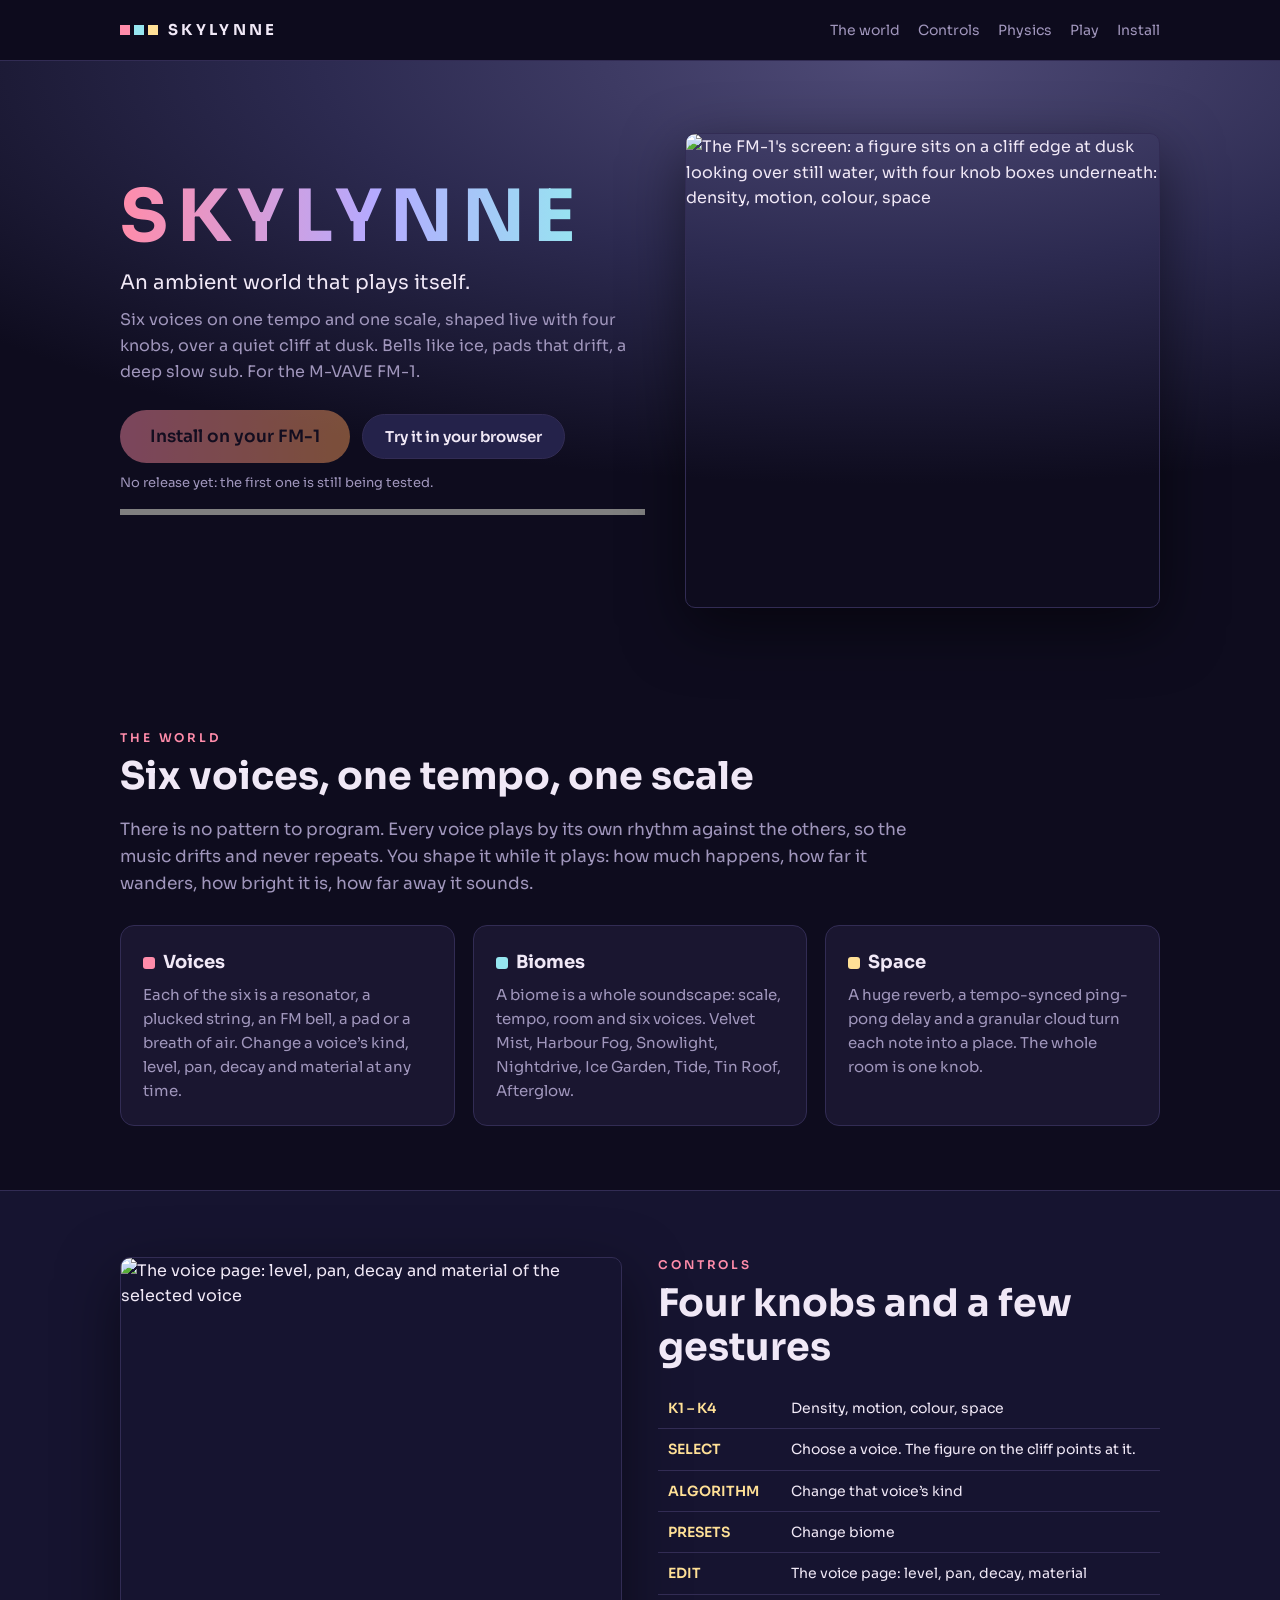
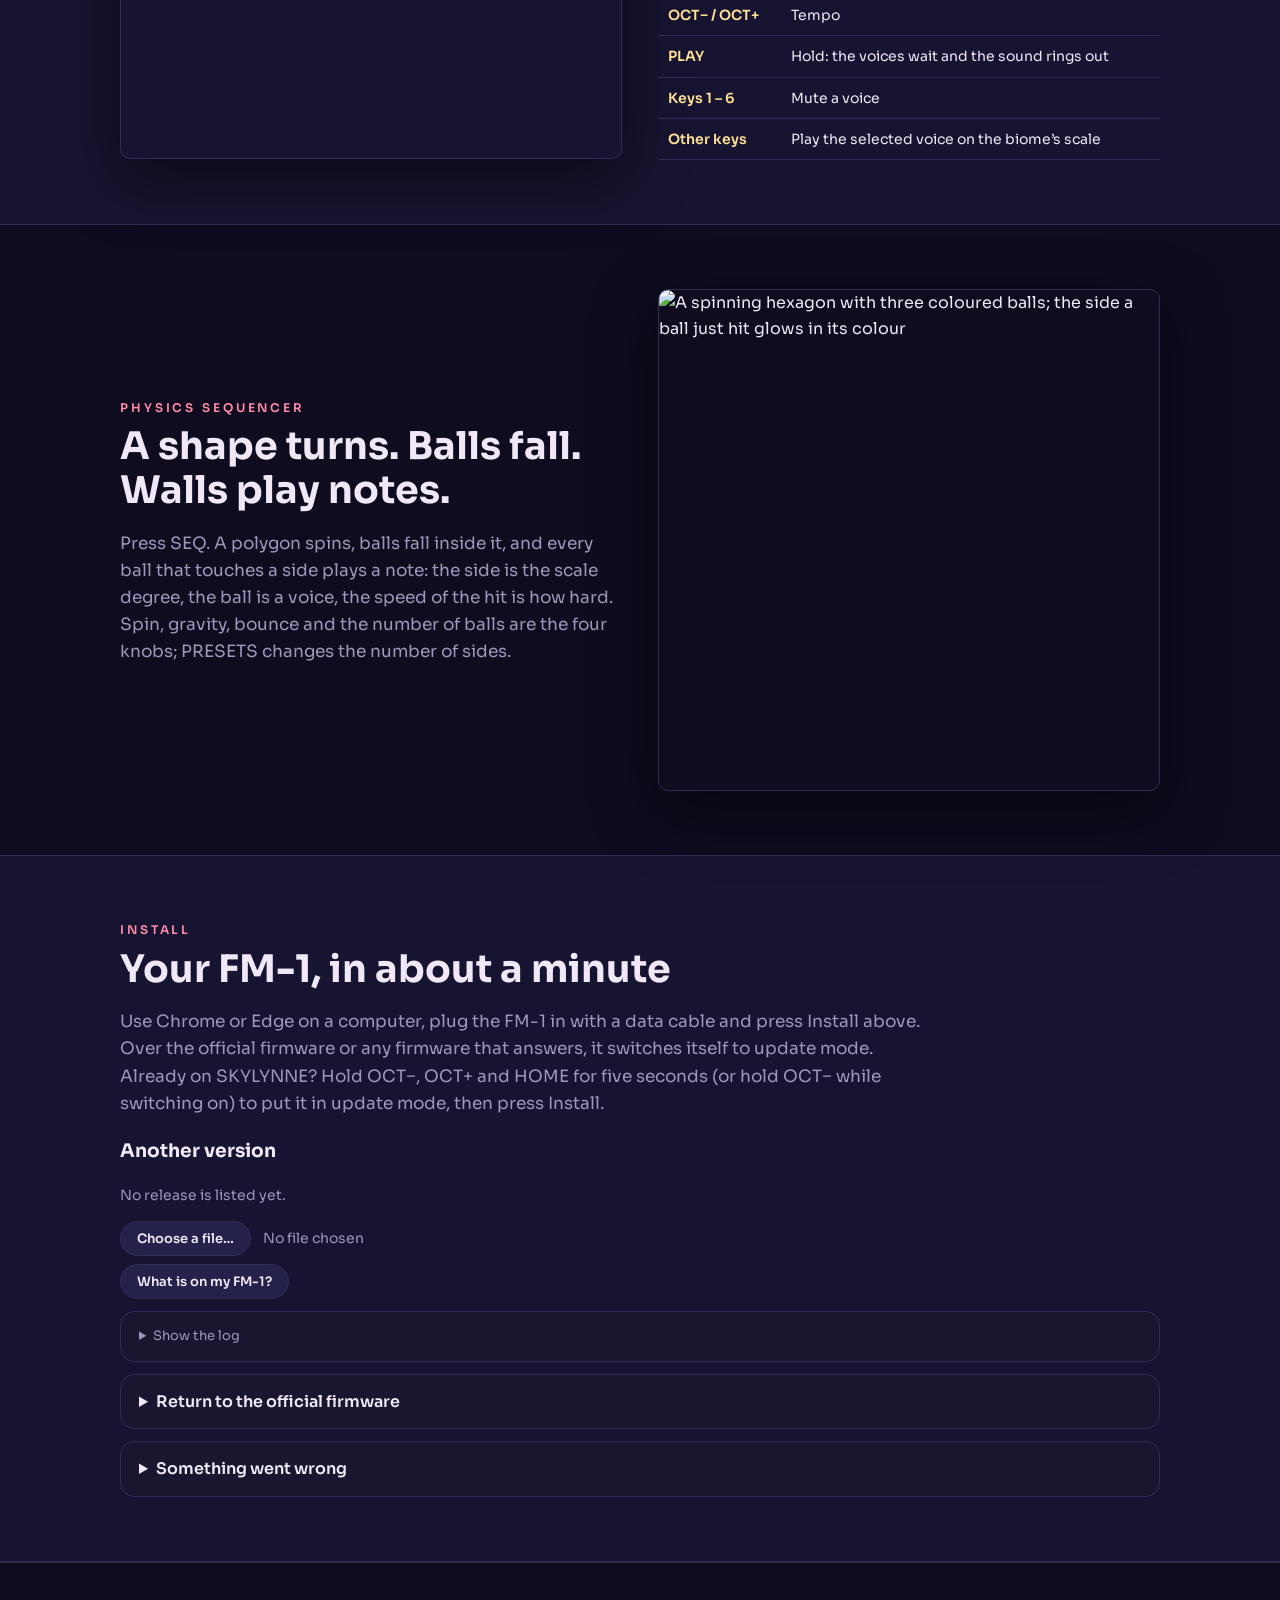
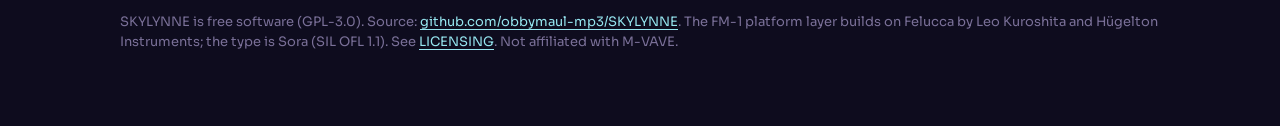
==== commit 6c188974: "SKYLYNNE: standalone firmware (six voices, physics sequencer, dusk cliff scene, browser build) Repla" ====
--- a/web/index.html
+++ b/web/index.html
@@ -1,1108 +1,169 @@
 <!doctype html>
 <!-- SPDX-License-Identifier: GPL-3.0-only
-     Copyright (C) 2026 Leo Kuroshita (@kurogedelic), Hügelton Instruments
-     Copyright (C) 2026 ChoralRoot FM-1 contributors (a fork of Felucca)
-     Copyright (C) 2026 CoralFlower contributors -->
-<!-- CoralFlower's site, its first page (/): what CoralFlower is, and its installer. The page's sections and the
-     question each one answers: docs/site/STRUCTURE.md; the tokens and components: site.css (docs/site/DESIGN.md).
-     The installer is ChoralRoot FM-1's (its web/index_pkg.html): the same update protocol (fm1ota.js), package checks
-     (fm1pkg.js) and backup (fm1backup.js), loaded from this folder as modules. Its button is in the first screen, where
-     its progress shows; every other "Install on your FM-1" button presses that one. The firmware to install: the newest
-     version firmware/releases.json lists (fetched from this site and checked against its SHA-256), another version, or
-     a .fwsc file the user picks (checked here before Install is enabled: CoralFlower's identity FM-1_930, Felucca's
-     update loader, every checksum of the package). The Support dialog and its script are the same on every page.
-     web/test_installer.mjs runs this page against a simulated FM-1; tools/make_site.sh puts the site together. -->
+     Copyright (C) 2026 SKYLYNNE contributors
+     SKYLYNNE's first page: what it is, how to play it, and its installer (installer.js). The installer checks the package
+     here and writes it with the update protocol of fm1ota.js. tools/make_site.sh puts the site together. -->
 <html lang="en">
 <head>
 <meta charset="utf-8">
 <meta name="viewport" content="width=device-width, initial-scale=1">
-<title>CoralFlower: chord firmware for the M-VAVE FM-1</title>
-<meta name="description" content="CoralFlower makes the M-VAVE FM-1 an instrument for chords, and a pixel flower grows while you play. It’s free and open source, and it installs from your browser in about a minute.">
-<meta name="theme-color" content="#110A02">
-<meta property="og:title" content="CoralFlower: chord firmware for the M-VAVE FM-1">
-<meta property="og:description" content="Your M-VAVE FM-1, made for chords. A pixel flower grows while you play. Free and open source.">
+<title>SKYLYNNE: an ambient world for the M-VAVE FM-1</title>
+<meta name="description" content="SKYLYNNE turns the M-VAVE FM-1 into a self-playing ambient instrument: six voices, four macro knobs, whole soundscapes called biomes, and a physics sequencer where falling balls play the notes. Free and open source.">
+<meta name="theme-color" content="#0e0c1e">
+<meta property="og:title" content="SKYLYNNE: an ambient world for the M-VAVE FM-1">
+<meta property="og:description" content="Six voices that play themselves, four macro knobs, a physics sequencer. Free and open source.">
 <meta property="og:image" content="images/home.png">
 <link rel="icon" href="favicon.svg" type="image/svg+xml">
-<link rel="icon" href="favicon-32.png" sizes="32x32" type="image/png">
-<link rel="apple-touch-icon" href="apple-touch-icon.png">
-<link rel="preload" href="fonts/DepartureMono.woff" as="font" type="font/woff" crossorigin>
+<link rel="preload" href="fonts/Sora.ttf" as="font" type="font/ttf" crossorigin>
 <link rel="stylesheet" href="site.css">
-<script>document.documentElement.classList.add("js");</script>
 </head>
 <body>
 <a class="skip" href="#main">Skip to content</a>
 <header class="site-header">
   <div class="container site-header__row">
-    <a class="brand" href="./" aria-label="CoralFlower, home"><img src="favicon.svg" width="28" height="28" alt=""><span><span class="brand-a">Coral</span><span class="brand-b">Flower</span></span></a>
+    <a class="brand" href="./"><i aria-hidden="true"></i>SKYLYNNE</a>
     <nav class="site-nav" aria-label="Sections">
-      <a href="#features">Features</a>
-      <a href="#garden">Garden</a>
-      <a href="#safety">Safety</a>
-      <a href="#faq">FAQ</a>
+      <a href="#world">The world</a>
+      <a href="#controls">Controls</a>
+      <a href="#physics">Physics</a>
       <a href="play/">Play</a>
+      <a href="#install">Install</a>
     </nav>
-    <button id="supportBtn" class="btn btn--support btn--sm" type="button" aria-haspopup="dialog" aria-label="Support CoralFlower"><svg viewBox="0 0 24 24" aria-hidden="true"><path d="M13.35 20.13c-.76.69-1.93.69-2.69-.01l-.11-.1C5.3 15.27 1.87 12.16 2 8.28c.06-1.7.93-3.33 2.34-4.29 2.64-1.8 5.9-.96 7.66 1.1 1.76-2.06 5.02-2.91 7.66-1.1 1.41.96 2.28 2.59 2.34 4.29.14 3.88-3.3 6.99-8.55 11.76z"/></svg><span>Support</span></button>
-    <a class="btn btn--primary btn--sm site-header__cta" href="#install" data-header-cta>Install</a>
   </div>
-  <div class="ramp" aria-hidden="true"><i></i><i></i><i></i><i></i><i></i><i></i><i></i><i></i><i></i></div>
 </header>
 
 <main id="main">
-  <!-- 1 hero: what it is, for which device, one action (the installer itself) -->
   <section class="hero" id="install" aria-labelledby="hero-title">
     <div class="container hero__grid">
       <div class="hero__pitch">
-        <h1 class="display-1" id="hero-title" tabindex="-1"><span class="brand-a">Coral</span><span class="brand-b">Flower</span></h1>
-        <p class="hero__lead">Your M-VAVE&nbsp;FM-1, made for chords.</p>
+        <h1 id="hero-title" tabindex="-1"><span>SKYLYNNE</span></h1>
+        <p class="hero__lead">An ambient world that plays itself.</p>
+        <p class="hero__sub">Six voices on one tempo and one scale, shaped live with four knobs, over a quiet cliff at dusk. Bells like ice, pads that drift, a deep slow sub. For the M-VAVE&nbsp;FM-1.</p>
         <div class="installer">
-          <button class="btn btn--primary btn--lg" id="go" type="button" disabled>Install on your FM-1</button>
+          <div class="row">
+            <button class="btn btn--primary btn--lg" id="go" type="button" disabled>Install on your FM-1</button>
+            <a class="btn" href="play/">Try it in your browser</a>
+          </div>
           <p class="installer__ver" id="ver"></p>
-          <p class="note" id="nomidi" hidden>Installing needs <b>Chrome or Edge on a computer</b>. On this device, you can still <a href="play/">try CoralFlower with sound</a>.</p>
-          <noscript><p class="note note--warn">The installer needs JavaScript to talk to the FM-1.</p></noscript>
+          <p class="note" id="nomidi" hidden>Installing needs <b>Chrome or Edge on a computer</b>. On this device you can still <a href="play/">try SKYLYNNE with sound</a>.</p>
+          <noscript><p class="note">The installer needs JavaScript to talk to the FM-1.</p></noscript>
           <progress id="bar" max="100" value="0" aria-label="Install progress"></progress>
           <p class="installer__status" id="status" role="status"></p>
           <p class="pkg" id="pkg" role="status"></p>
           <label class="check" id="force-box" hidden><input id="force-risk" type="checkbox"><span><b>I understand the risk.</b> Install over this firmware anyway.</span></label>
           <div class="panel panel--ok" id="done" role="status" hidden>
             <p class="title" id="done-line"></p>
-            <p>The FM-1 restarted with CoralFlower. You can unplug it now.</p>
-            <p id="done-backup">To keep a copy of your sounds and patterns, use “<a href="#backup">Back up and restore</a>” below while the FM-1 is plugged in.</p>
+            <p>The FM-1 restarted with SKYLYNNE. You can unplug it now. Turn MASTER up slowly: the first minute is quiet on purpose.</p>
           </div>
           <div class="panel panel--bad" id="interrupted" role="alert" hidden>
-            <h3>The install stopped. In most cases, you can start it again.</h3>
+            <h3>The install stopped. In most cases you can start it again.</h3>
             <p><b>Stopped before “Switching to update mode”?</b> Nothing was written. Plug the cable back in and press Install again.</p>
-            <p><b>Stopped while writing, with the FM-1 still on?</b> It waits in update mode, with a black screen. Plug the cable back in and press Install again. Writing starts again from the beginning.</p>
-            <p><b>Did it switch off, or did the battery die?</b> Switch it on. Three short flashes of the key lights and a black screen mean update mode: press Install again. This only works if the FM-1 already ran CoralFlower, or ChoralRoot 0.16 or later.</p>
-            <p><b>One long flash, no flash, or a USB disk called WL82 UBOOT1.00?</b> See “<a href="#dark">Device not found</a>” below.</p>
+            <p><b>Stopped while writing, with the FM-1 still on?</b> It waits in update mode with a black screen. Plug the cable back in and press Install again. Writing starts again from the beginning.</p>
+            <p><b>Did it switch off?</b> Hold OCT− while switching on: update mode. Press Install again.</p>
+            <p><b>No flash at all, or a USB disk called WL82 UBOOT1.00?</b> See “Something went wrong” below.</p>
           </div>
         </div>
-        <a class="btn btn--ghost hero__play" href="play/"><svg viewBox="0 0 12 12" aria-hidden="true"><path d="M3 1h2v1h2v1h2v1h2v4h-2v1h-2v1h-2v1h-2z"/></svg>Not sure yet? Play it in your browser</a>
       </div>
-      <div class="hero__visual">
-        <div class="device">
-          <div class="device__bezel"><img src="images/grow.gif" width="480" height="280" alt="A pink pixel flower grows on the FM-1's screen as chords are played" fetchpriority="high"></div>
-        </div>
+      <div class="hero__visual shot"><img src="images/home.png" width="480" height="480" alt="The FM-1's screen: a figure sits on a cliff edge at dusk looking over still water, with four knob boxes underneath: density, motion, colour, space" fetchpriority="high"></div>
+    </div>
+  </section>
+
+  <section class="section" id="world" aria-labelledby="world-title">
+    <div class="container">
+      <p class="eyebrow">The world</p>
+      <h2 id="world-title">Six voices, one tempo, one scale</h2>
+      <p class="lead">There is no pattern to program. Every voice plays by its own rhythm against the others, so the music drifts and never repeats. You shape it while it plays: how much happens, how far it wanders, how bright it is, how far away it sounds.</p>
+      <div class="grid grid--3">
+        <article class="card"><h3><i class="dot" style="background:var(--pink)"></i>Voices</h3><p>Each of the six is a resonator, a plucked string, an FM bell, a pad or a breath of air. Change a voice’s kind, level, pan, decay and material at any time.</p></article>
+        <article class="card"><h3><i class="dot" style="background:var(--cyan)"></i>Biomes</h3><p>A biome is a whole soundscape: scale, tempo, room and six voices. Velvet Mist, Harbour Fog, Snowlight, Nightdrive, Ice Garden, Tide, Tin Roof, Afterglow.</p></article>
+        <article class="card"><h3><i class="dot" style="background:var(--yellow)"></i>Space</h3><p>A huge reverb, a tempo-synced ping-pong delay and a granular cloud turn each note into a place. The whole room is one knob.</p></article>
       </div>
     </div>
   </section>
 
-  <!-- 2 facts: what it costs -->
-  <section class="section section--band" aria-label="In short">
-    <div class="container">
-      <ul class="facts">
-        <li style="--fact: var(--c-fire-400)"><i aria-hidden="true"></i>Free, open-source firmware</li>
-        <li style="--fact: var(--c-rose-500)"><i aria-hidden="true"></i>Installs in about a minute</li>
-        <li style="--fact: var(--c-sea-400)"><i aria-hidden="true"></i>Try it before you install</li>
-        <li style="--fact: var(--c-lime-400)"><i aria-hidden="true"></i>You can switch back</li>
-      </ul>
-    </div>
-  </section>
-
-  <!-- 3 features: is it worth it -->
-  <section class="section scope-inverse" id="features" aria-labelledby="features-title">
-    <div class="container">
-      <div class="section-head">
-        <p class="eyebrow"><span class="ramp ramp--dots" aria-hidden="true"><i></i><i></i><i></i><i></i><i></i><i></i><i></i><i></i><i></i></span>Features</p>
-        <h2 class="display-2" id="features-title">Chords without the theory</h2>
-        <p class="lead">The lower keys play the notes of a scale you choose. Press an upper key, and every note becomes a chord: major, minor and sus, plus major and minor 6, 7 and add9. The chord stays on until you choose another one. CoralFlower is inspired by the Telepathic Instruments Orchid. Its controls are redesigned for the FM-1’s keys and buttons, because every instrument is played differently.</p>
-      </div>
-      <!-- the newest feature: a stage of its own on the cream, its screen playing, one action -->
-      <article class="feature-new scope-stage" aria-labelledby="seq-title">
-        <div class="feature-new__text">
-          <p class="feature-new__tag">New in 0.3</p>
-          <h3 class="feature-new__title" id="seq-title">Sequencer</h3>
-          <p class="feature-new__lead">Record chords, bass, drums and a second chord sound, live or step by step. Arrange your eight patterns into a song. They stay when you switch off.</p>
-          <a class="btn btn--primary feature-new__go" href="play/"><svg viewBox="0 0 12 12" aria-hidden="true"><path d="M3 1h2v1h2v1h2v1h2v4h-2v1h-2v1h-2v1h-2z"/></svg>Try it in your browser</a>
-        </div>
-        <div class="device feature-new__visual">
-          <div class="device__bezel"><img src="images/seq.gif" width="480" height="280" alt="The sequencer playing a pattern’s four tracks: Chords, Bass, Layer and Drums" loading="lazy"></div>
-        </div>
-      </article>
-      <div class="grid grid--4">
-        <article class="card card--feature">
-          <div class="card__media"><img src="images/scale.png" width="480" height="480" alt="HOME set to A minor pentatonic: the lower keys show only its notes, C D E G A" loading="lazy"></div>
-          <h3 class="card__title">27 scales</h3>
-          <p class="card__text">Choose a scale and its starting note. The lower keys then play only the notes of that scale.</p>
-        </article>
-        <article class="card card--feature">
-          <div class="card__media"><img src="images/arp.png" width="480" height="480" alt="The arpeggiator's pattern as a little piano roll" loading="lazy"></div>
-          <h3 class="card__title">Arpeggiator and strum</h3>
-          <p class="card__text">Nine patterns, including a strum up and down. They follow the FM-1’s tempo or an external MIDI clock.</p>
-        </article>
-        <article class="card card--feature">
-          <div class="card__media"><img src="images/take.png" width="480" height="480" alt="A take being recorded into a new pattern’s Chords track" loading="lazy"></div>
-          <h3 class="card__title">Record a take</h3>
-          <p class="card__text">Press REC and play. After a one-bar count-in, your chords are written into the sequencer and play in a loop. From there, you can add drums and a melody in a few clicks.</p>
-        </article>
-        <article class="card card--feature">
-          <div class="card__media"><img src="images/fm-voice.png" width="480" height="480" alt="The FM editor: the algorithm's operators" loading="lazy"></div>
-          <h3 class="card__title">About 60 sounds</h3>
-          <p class="card__text">Pads, keys, strings and basses from two synth engines. A bass part plays under your chords.</p>
-        </article>
+  <section class="section section--band" id="controls" aria-labelledby="controls-title">
+    <div class="container split">
+      <div class="shot"><img src="images/edit.png" width="480" height="480" alt="The voice page: level, pan, decay and material of the selected voice" loading="lazy"></div>
+      <div>
+        <p class="eyebrow">Controls</p>
+        <h2 id="controls-title">Four knobs and a few gestures</h2>
+        <table class="keys">
+          <tr><td>K1 – K4</td><td>Density, motion, colour, space</td></tr>
+          <tr><td>SELECT</td><td>Choose a voice. The figure on the cliff points at it.</td></tr>
+          <tr><td>ALGORITHM</td><td>Change that voice’s kind</td></tr>
+          <tr><td>PRESETS</td><td>Change biome</td></tr>
+          <tr><td>EDIT</td><td>The voice page: level, pan, decay, material</td></tr>
+          <tr><td>OCT− / OCT+</td><td>Tempo</td></tr>
+          <tr><td>PLAY</td><td>Hold: the voices wait and the sound rings out</td></tr>
+          <tr><td>Keys 1 – 6</td><td>Mute a voice</td></tr>
+          <tr><td>Other keys</td><td>Play the selected voice on the biome’s scale</td></tr>
+        </table>
       </div>
     </div>
   </section>
 
-  <!-- 4 garden: why this one -->
-  <section class="section scope-stage garden" id="garden" aria-labelledby="garden-title">
-    <div class="container garden__grid">
-      <div class="section-head garden__head">
-        <p class="eyebrow"><span class="ramp ramp--dots" aria-hidden="true"><i></i><i></i><i></i><i></i><i></i><i></i><i></i><i></i><i></i></span>The garden</p>
-        <h2 class="display-2" id="garden-title">A flower grows from your chords</h2>
-        <p class="lead">While you play, a flower grows on the FM-1 screen. Each note of the chord adds a part: a flower, a bud, a cluster of berries. In the Side key layout, a coral grows instead.</p>
-        <p class="caption">The plant’s structure follows PlantStudio, a program that models real plants.</p>
+  <section class="section" id="physics" aria-labelledby="physics-title">
+    <div class="container split">
+      <div>
+        <p class="eyebrow">Physics sequencer</p>
+        <h2 id="physics-title">A shape turns. Balls fall. Walls play notes.</h2>
+        <p class="lead">Press SEQ. A polygon spins, balls fall inside it, and every ball that touches a side plays a note: the side is the scale degree, the ball is a voice, the speed of the hit is how hard. Spin, gravity, bounce and the number of balls are the four knobs; PRESETS changes the number of sides.</p>
       </div>
-      <div class="garden__screens">
-        <figure class="screen"><img src="images/home.png" width="480" height="480" alt="The Top layout: the chord's name above a pink flower" loading="lazy"><figcaption>Top layout: a flower</figcaption></figure>
-        <figure class="screen"><img src="images/coral.png" width="480" height="480" alt="The Side layout: a pink coral" loading="lazy"><figcaption>Side layout: a coral</figcaption></figure>
-      </div>
+      <div class="shot"><img src="images/phys.png" width="480" height="480" alt="A spinning hexagon with three coloured balls; the side a ball just hit glows in its colour" loading="lazy"></div>
     </div>
   </section>
 
-  <!-- 5 how it installs: is it hard -->
-  <section class="section" id="how" aria-labelledby="how-title">
+  <section class="section section--band" aria-labelledby="install-title">
     <div class="container">
-      <div class="section-head section-head--center">
-        <p class="eyebrow"><span class="ramp ramp--dots" aria-hidden="true"><i></i><i></i><i></i><i></i><i></i><i></i><i></i><i></i><i></i></span>Install</p>
-        <h2 class="display-2" id="how-title">Install in about a minute</h2>
+      <p class="eyebrow">Install</p>
+      <h2 id="install-title">Your FM-1, in about a minute</h2>
+      <p class="lead">Use Chrome or Edge on a computer, plug the FM-1 in with a data cable and press Install above. Over the official firmware or any firmware that answers, it switches itself to update mode. Already on SKYLYNNE? Hold OCT−, OCT+ and HOME for five seconds (or hold OCT− while switching on) to put it in update mode, then press Install.</p>
+      <div class="installer">
+        <h3>Another version</h3>
+        <div class="chips" id="versions" hidden></div>
+        <p class="note" id="rel-none">No release is listed yet.</p>
+        <p class="note" id="rel-some" hidden>Pick a version above, or choose a .fwsc file you downloaded.</p>
+        <div class="notes" id="notes"></div>
+        <div class="row">
+          <button class="btn btn--sm" id="pkg-pick" type="button">Choose a file…</button>
+          <span class="note" id="pkg-name">No file chosen</span>
+          <input id="pkg-file" type="file" accept=".fwsc" hidden>
+        </div>
+        <p class="pkg" id="pkg-own" role="status"></p>
+        <p class="pkg" id="pkg-sum"></p>
+        <div class="row"><button class="btn btn--sm" id="check-go" type="button" disabled>What is on my FM-1?</button></div>
+        <p class="unit" id="unit" role="status" hidden></p>
+        <details class="log-fold"><summary>Show the log</summary><pre class="log" id="log"></pre></details>
       </div>
-      <details class="fold fold--quiet how__prep">
-          <summary>Before you start</summary>
-          <div class="fold__body">
-            <ol class="checklist">
-              <li><b>Charge the FM-1 fully.</b> It runs on battery during the install.</li>
-              <li>Quit other apps that use MIDI, such as a DAW or a synth editor.</li>
-              <li><b>Keep this page open</b> and the computer awake.</li>
-            </ol>
-            <p class="note note--warn"><b>Installing firmware is at your own risk.</b> CoralFlower is free software with no warranty. You can go back: the official firmware is on <a href="https://www.m-vave.com/download" target="_blank" rel="noopener">m-vave.com</a>.</p>
-          </div>
+      <details id="stock">
+        <summary>Return to the official firmware</summary>
+        <p>Choose the unmodified official FM-1 V15 or V16 file (<code>FM-1.fwsc</code>) from M-VAVE. SKYLYNNE is replaced by it.</p>
+        <div class="row">
+          <button class="btn btn--sm" id="stock-pick" type="button">Choose the official file…</button>
+          <span class="note" id="stock-name">No file chosen</span>
+          <input id="stock-file" type="file" accept=".fwsc" hidden>
+        </div>
+        <label class="check"><input id="stock-recovery" type="checkbox"><span>I’m finishing an update that was cut off (the FM-1 is already in update mode).</span></label>
+        <div class="row" style="margin-top:12px"><button class="btn btn--sm" id="stock-go" type="button" disabled>Install the official firmware</button></div>
+        <progress id="stock-bar" max="100" value="0" aria-label="Progress"></progress>
+        <p class="installer__status" id="stock-status" role="status"></p>
+        <div class="panel panel--ok" id="stock-done" role="status" hidden><p class="title" id="stock-done-line"></p></div>
+        <div class="panel panel--bad" id="stock-interrupted" role="alert" hidden><h3>The write stopped.</h3><p>Plug the cable back in and press the button again. It starts from the beginning.</p></div>
+        <details class="log-fold"><summary>Show the log</summary><pre class="log" id="stock-log"></pre></details>
       </details>
-      <ol class="grid grid--3 steps">
-        <li class="card card--icon">
-          <svg class="pixel-icon" viewBox="0 0 12 12" width="48" height="48" aria-hidden="true"><path class="px-ash" d="M4 0h4v1h-4zM3 1h1v1h-1zM8 1h1v1h-1zM3 2h1v1h-1zM8 2h1v1h-1zM3 3h6v1h-6z"/><path class="px-night" d="M4 1h4v1h-4zM4 2h4v1h-4z"/><path class="px-rose" d="M4 4h4v1h-4zM4 5h4v1h-4zM4 6h4v1h-4zM5 7h2v1h-2z"/><path class="px-sea" d="M5 8h2v1h-2zM5 9h2v1h-2zM4 10h2v1h-2zM3 11h2v1h-2z"/></svg>
-          <p class="step-label">Step 1</p>
-          <h3 class="card__title">Plug in the FM-1</h3>
-          <p class="card__text">Connect it directly to the computer, without a USB hub. Use a cable that carries data; a charge-only cable won’t work.</p>
-        </li>
-        <li class="card card--icon">
-          <svg class="pixel-icon" viewBox="0 0 12 12" width="48" height="48" aria-hidden="true"><path class="px-ash" d="M0 1h12v1h-12zM0 2h1v1h-1zM2 2h1v1h-1zM4 2h1v1h-1zM6 2h6v1h-6zM0 3h1v1h-1zM11 3h1v1h-1zM0 4h1v1h-1zM11 4h1v1h-1zM0 5h1v1h-1zM11 5h1v1h-1zM0 6h1v1h-1zM11 6h1v1h-1zM0 7h1v1h-1zM11 7h1v1h-1zM0 8h1v1h-1zM11 8h1v1h-1zM0 9h1v1h-1zM11 9h1v1h-1zM0 10h12v1h-12z"/><path class="px-rose" d="M1 2h1v1h-1z"/><path class="px-fire" d="M3 2h1v1h-1z"/><path class="px-lime" d="M5 2h1v1h-1z"/><path class="px-night" d="M1 3h10v1h-10zM1 4h10v1h-10zM1 5h2v1h-2zM9 5h2v1h-2zM1 6h10v1h-10zM1 7h2v1h-2zM7 7h4v1h-4zM1 8h10v1h-10zM1 9h10v1h-10z"/><path class="px-sea" d="M3 5h6v1h-6z"/><path class="px-dim" d="M3 7h4v1h-4z"/></svg>
-          <p class="step-label">Step 2</p>
-          <h3 class="card__title">Open this page in Chrome or Edge</h3>
-          <p class="card__text">Use a computer. Allow MIDI access when the browser asks.</p>
-        </li>
-        <li class="card card--icon">
-          <img class="pixel-icon" src="favicon.svg" width="48" height="48" alt="">
-          <p class="step-label">Step 3</p>
-          <h3 class="card__title">Press Install</h3>
-          <p class="card__text">Keep the cable plugged in until the page says Done.</p>
-        </li>
-      </ol>
-      <div class="how__cta">
-        <a class="btn btn--primary btn--lg" href="#install" data-install>Install on your FM-1</a>
-      </div>
-    </div>
-  </section>
-
-  <!-- 6 safety: can I break it, will I lose my sounds -->
-  <section class="section scope-surface" id="safety" aria-labelledby="safety-title">
-    <div class="container">
-      <div class="section-head">
-        <p class="eyebrow"><span class="ramp ramp--dots" aria-hidden="true"><i></i><i></i><i></i><i></i><i></i><i></i><i></i><i></i><i></i></span>Safety</p>
-        <h2 class="display-2" id="safety-title">You can go back to the official firmware</h2>
-      </div>
-      <div class="grid grid--3">
-        <div class="card card--icon">
-          <svg class="pixel-icon" viewBox="0 0 12 12" width="48" height="48" aria-hidden="true"><path class="px-sea" d="M5 0h2v1h-2zM5 1h2v1h-2zM5 2h2v1h-2zM5 3h2v1h-2zM3 4h6v1h-6zM4 5h4v1h-4zM5 6h2v1h-2z"/><path class="px-ash" d="M1 8h1v1h-1zM10 8h1v1h-1zM1 9h1v1h-1zM10 9h1v1h-1zM1 10h10v1h-10z"/><path class="px-lime" d="M3 9h6v1h-6z"/></svg>
-          <h3 class="card__title">Sounds backed up before updates</h3>
-          <p class="card__text">If the FM-1 runs CoralFlower, ChoralRoot or Felucca, the installer first saves its sounds, patterns and settings to a file. The official firmware can’t be backed up.</p>
-        </div>
-        <div class="card card--icon">
-          <svg class="pixel-icon" viewBox="0 0 12 12" width="48" height="48" aria-hidden="true"><path class="px-fire" d="M3 1h1v1h-1zM2 2h2v1h-2zM1 3h9v1h-9zM2 4h2v1h-2zM10 4h1v1h-1zM3 5h1v1h-1zM11 5h1v1h-1zM11 6h1v1h-1zM11 7h1v1h-1zM10 8h1v1h-1zM2 9h8v1h-8z"/></svg>
-          <h3 class="card__title">Switch back any time</h3>
-          <p class="card__text">Download the official firmware from <span class="nowrap">m-vave.com</span>, and this page installs it back. <a href="#stock">How to switch back</a></p>
-        </div>
-        <div class="card card--icon">
-          <svg class="pixel-icon" viewBox="0 0 12 12" width="48" height="48" aria-hidden="true"><path class="px-rose" d="M7 2h1v1h-1zM7 3h1v1h-1zM6 4h1v1h-1zM6 5h1v1h-1zM5 6h1v1h-1zM5 7h1v1h-1zM4 8h1v1h-1zM4 9h1v1h-1z"/><path class="px-sea" d="M2 3h1v1h-1zM9 3h1v1h-1zM1 4h1v1h-1zM10 4h1v1h-1zM0 5h1v1h-1zM11 5h1v1h-1zM1 6h1v1h-1zM10 6h1v1h-1zM2 7h1v1h-1zM9 7h1v1h-1z"/></svg>
-          <h3 class="card__title">Open source</h3>
-          <p class="card__text">The source code is public, under the GPL-3.0. <a href="https://github.com/FicusFicusov/CoralFlower" target="_blank" rel="noopener">Read the code</a></p>
-        </div>
-      </div>
-
-      <h3 class="tools__title">Tools</h3>
-      <div class="tools">
-        <details class="fold" id="backup">
-          <summary>Back up and restore</summary>
-          <div class="fold__body">
-            <label class="check"><input id="backup-first" type="checkbox" checked><span><b>Back up my sounds before installing.</b> On by default.</span></label>
-            <p class="note" id="backup-note" role="status" hidden></p>
-            <div class="fold__cols">
-              <div>
-                <p>A backup is one .json file. It holds everything saved on the FM-1: your settings, the sequencer’s patterns and song, sound banks and 32 user sounds.</p>
-                <p>Restore copies a backup onto the FM-1. It checks every part before it writes, then restarts the FM-1.</p>
-                <p>Backup and restore work with CoralFlower, ChoralRoot and Felucca. The official firmware can’t make backups.</p>
-              </div>
-              <div>
-                <div class="actions"><button class="btn btn--secondary" id="backup-go" type="button" disabled>Back up</button></div>
-                <div class="filepick">
-                  <button class="btn btn--secondary" id="restore-pick" type="button">Choose a backup file (.json)</button>
-                  <span class="fname" id="restore-name">No file chosen</span>
-                  <input id="restore-file" type="file" accept=".json,application/json" hidden>
-                </div>
-                <div class="actions"><button class="btn btn--secondary" id="restore-go" type="button" disabled>Restore</button></div>
-                <p class="installer__status" id="backup-status" role="status"></p>
-              </div>
-            </div>
-          </div>
-        </details>
-        <details class="fold" id="stock">
-          <summary>Return to the official firmware</summary>
-          <div class="fold__body">
-            <div class="fold__cols">
-              <div>
-                <p class="note note--warn">The official firmware can’t use CoralFlower’s sounds, patterns or settings, so this page saves them to a backup file first.</p>
-                <p>Download the official FM-1 firmware (V15 or V16) from <a href="https://www.m-vave.com/download" target="_blank" rel="noopener">M-VAVE Downloads</a>. Then choose its FM-1.fwsc file here, exactly as downloaded. Your browser checks the file, and nothing is uploaded.</p>
-              </div>
-              <div>
-                <div class="filepick">
-                  <button class="btn btn--secondary" id="stock-pick" type="button">Choose the official FM-1.fwsc</button>
-                  <span class="fname" id="stock-name">No file chosen</span>
-                  <input id="stock-file" type="file" accept=".fwsc" hidden>
-                </div>
-                <label class="check"><input id="stock-recovery" type="checkbox"><span>I’m finishing an update that was cut off, and I already have a backup on this computer.</span></label>
-                <div class="actions"><button class="btn btn--secondary" id="stock-go" type="button" disabled>Back up and return to the official firmware</button></div>
-              </div>
-            </div>
-            <progress id="stock-bar" max="100" value="0" aria-label="Progress of the return to the official firmware"></progress>
-            <p class="installer__status" id="stock-status" role="status"></p>
-            <div class="panel panel--ok" id="stock-done" role="status" hidden>
-              <p class="title" id="stock-done-line"></p>
-              <p id="stock-done-data"></p>
-              <p>To come back, install CoralFlower with the Install button at the top. Then press Restore and choose that backup file.</p>
-            </div>
-            <div class="panel panel--bad" id="stock-interrupted" role="alert" hidden>
-              <h3>The return to the official firmware stopped.</h3>
-              <p><b>Stopped before “Switching to update mode”?</b> Nothing was written. Plug the cable back in and press the button again.</p>
-              <p><b>Stopped while writing, with the FM-1 still on?</b> It waits in update mode, with a black screen. Plug the cable back in, tick “I’m finishing an update that was cut off” and press the button again, with the same official file chosen.</p>
-              <p><b>Did it switch off, or did the battery die?</b> Switch it on and do the same. If this page doesn’t find it, see “<a href="#dark">Device not found</a>”.</p>
-            </div>
-            <details class="log-fold"><summary>Show the log</summary><pre class="log" id="stock-log"></pre></details>
-          </div>
-        </details>
-        <details class="fold" id="dark">
-          <summary>Device not found, or the install stopped?</summary>
-          <div class="fold__body">
-            <div class="fold__cols">
-              <div>
-                <p><b>Check the cable first.</b> Use a data cable, straight to the computer, not through a hub. Quit other apps that use MIDI. Switch the FM-1 on and press Install again.</p>
-                <p><b>Start update mode by hand.</b> In update mode, the screen stays black and the FM-1 waits for new firmware. Switch the FM-1 off. Hold OCT&minus; and switch it on. When the key lights flash three times and the screen stays black, it is in update mode: press Install. To leave without installing, switch the FM-1 off and on. This works with CoralFlower, or ChoralRoot 0.16 or later.</p>
-                <p><b>One long flash instead of three?</b> Switch off for 10 seconds and try once more. A second long flash means the FM-1 can’t start update mode by itself. Until you switch it off, it appears as the USB disk described below.</p>
-                <p><b>While CoralFlower runs,</b> you can also hold OCT&minus;, OCT+ and HOME for five seconds. A countdown appears; let go to cancel. When it ends, the FM-1 is in update mode.</p>
-              </div>
-              <div>
-                <p><b>A screen that says SAFE MODE?</b> The firmware crashed twice while starting, so it now starts without your saved data. That data stays untouched. Back up and Install both work in safe mode. To try your saved data again, switch the FM-1 off and on.</p>
-                <p><b>A black screen, and a USB disk called WL82 UBOOT1.00</b> (USB ID 4C4A:8057) instead of the FM-1? That is the chip’s ROM boot mode. The firmware doesn’t start, and this page can’t reach the FM-1 in this mode. Don’t format that disk. The <a href="https://github.com/Quixotic7/MvaveFM1Unbricker" target="_blank" rel="noopener">MvaveFM1Unbricker</a> tool can put the official V15 back over the same cable.</p>
-                <p><b>Nothing shows up at all, not even that disk?</b> Then the way back is hardware: the FM-1 Transporter, a small RP2040 board on the USB lines. See <a href="https://github.com/kurogedelic/FM-1-transporter" target="_blank" rel="noopener">FM-1-transporter</a>.</p>
-              </div>
-            </div>
-          </div>
-        </details>
-        <details class="fold" id="own">
-          <summary>Another version, or a build of your own</summary>
-          <div class="fold__body">
-            <div class="versions" id="versions" role="group" aria-label="Released versions" hidden></div>
-            <div class="notes" id="notes"></div>
-            <p id="rel-none">Testing your own build? Choose its .fwsc file here.</p>
-            <p id="rel-some" hidden>Or choose a build of your own:</p>
-            <div class="filepick">
-              <button class="btn btn--secondary" id="pkg-pick" type="button">Choose a .fwsc file</button>
-              <span class="fname" id="pkg-name">No file chosen</span>
-              <input id="pkg-file" type="file" accept=".fwsc" hidden>
-            </div>
-            <p class="pkg" id="pkg-own" role="status"></p>
-            <p class="caption" id="pkg-sum"></p>
-            <div class="actions"><a class="btn btn--primary" href="#install" data-install>Install on your FM-1</a></div>
-          </div>
-        </details>
-        <details class="fold" id="check">
-          <summary>Which firmware is on my FM-1?</summary>
-          <div class="fold__body">
-            <div class="actions">
-              <button class="btn btn--secondary" id="check-go" type="button" disabled>Ask the FM-1</button>
-              <p class="unit" id="unit" role="status" hidden></p>
-            </div>
-            <details class="log-fold"><summary>Show the log</summary><pre class="log" id="log"></pre></details>
-          </div>
-        </details>
-      </div>
-    </div>
-  </section>
-
-  <!-- 7 FAQ: the questions left -->
-  <section class="section" id="faq" aria-labelledby="faq-title">
-    <div class="container container--narrow">
-      <div class="section-head">
-        <p class="eyebrow"><span class="ramp ramp--dots" aria-hidden="true"><i></i><i></i><i></i><i></i><i></i><i></i><i></i><i></i><i></i></span>FAQ</p>
-        <h2 class="display-2" id="faq-title">Questions</h2>
-      </div>
-      <details class="fold">
-        <summary>Which computers work?</summary>
-        <div class="fold__body"><p>The installer works in Chrome or Edge on a computer: Windows, macOS, Linux or ChromeOS. On a phone, you can still <a href="play/">try it in the browser</a>.</p></div>
+      <details id="dark">
+        <summary>Something went wrong</summary>
+        <p>An FM-1 that shows nothing and does not answer can still be written: hold OCT− while switching on. If a USB disk called “WL82 UBOOT1.00” appears, the chip’s own boot loader is running; the community unbricker at <a href="https://github.com/Quixotic7/MvaveFM1Unbricker">Quixotic7/MvaveFM1Unbricker</a> restores it.</p>
       </details>
-      <details class="fold">
-        <summary>Will I lose my sounds?</summary>
-        <div class="fold__body"><p>From CoralFlower, ChoralRoot or Felucca: no. An update keeps CoralFlower’s sounds, and the installer saves the others to a file first. From the official firmware: CoralFlower can’t use its sounds, and this page can’t save them.</p></div>
-      </details>
-      <details class="fold">
-        <summary>Which firmware can I install over?</summary>
-        <div class="fold__body"><p>The official M-VAVE firmware, ChoralRoot, Felucca and Melodee. To keep your FM-1 safe, the installer refuses early test builds such as Sloop.</p></div>
-      </details>
-      <details class="fold">
-        <summary>How do I go back to the official firmware?</summary>
-        <div class="fold__body"><p>Download the official FM-1 file (V15 or V16) from <span class="nowrap">m-vave.com</span>. Then open “<a href="#stock">Return to the official firmware</a>” on this page, choose that file and press “Back up and return to the official firmware”.</p></div>
-      </details>
-      <details class="fold">
-        <summary>How do I update?</summary>
-        <div class="fold__body"><p>Come back to this page and press Install. It picks the newest version and keeps your sounds.</p></div>
-      </details>
-      <details class="fold">
-        <summary>The install stopped. Is my FM-1 broken?</summary>
-        <div class="fold__body"><p>Almost never. Plug the cable back in and press Install again. If the FM-1 doesn’t show up, see “<a href="#dark">Device not found</a>”.</p></div>
-      </details>
-      <details class="fold">
-        <summary>What does it cost?</summary>
-        <div class="fold__body"><p>Nothing. There are no ads and no paid version. If you enjoy it, you can <a href="#support">support it</a>.</p></div>
-      </details>
-    </div>
-  </section>
-
-  <!-- 8 the end: one more chance to act -->
-  <section class="section scope-accent final" aria-labelledby="final-title">
-    <div class="container final__inner">
-      <img class="pixel-icon pixel-icon--xl" src="favicon.svg" width="96" height="96" alt="">
-      <h2 class="display-2" id="final-title">Ready to play?</h2>
-      <p class="lead">Install it now, or try it in the browser first.</p>
-      <div class="actions final__actions">
-        <a class="btn btn--primary btn--lg" href="#install" data-install>Install on your FM-1</a>
-        <a class="btn btn--secondary btn--lg" href="play/">Try it in your browser</a>
-      </div>
     </div>
   </section>
 </main>
 
 <footer class="site-footer">
   <div class="container">
-    <section class="supportcard" id="support" aria-label="Support CoralFlower">
-      <div>
-        <b>Support CoralFlower</b>
-        <span>CoralFlower has no ads and no paid version. Donations pay for new features and more free tools for musicians.</span>
-      </div>
-      <button id="supportBtn2" class="btn btn--support" type="button" aria-haspopup="dialog"><svg viewBox="0 0 24 24" aria-hidden="true"><path d="M13.35 20.13c-.76.69-1.93.69-2.69-.01l-.11-.1C5.3 15.27 1.87 12.16 2 8.28c.06-1.7.93-3.33 2.34-4.29 2.64-1.8 5.9-.96 7.66 1.1 1.76-2.06 5.02-2.91 7.66-1.1 1.41.96 2.28 2.59 2.34 4.29.14 3.88-3.3 6.99-8.55 11.76z"/></svg>Support</button>
-    </section>
-    <div class="site-footer__grid">
-      <div>
-        <p><a class="brand" href="./"><img src="favicon.svg" width="28" height="28" alt=""><span><span class="brand-a">Coral</span><span class="brand-b">Flower</span></span></a></p>
-        <p>CoralFlower is built on ChoralRoot FM-1 by its contributors, <a href="https://github.com/hugelton/Felucca" target="_blank" rel="noopener">Felucca</a> by Leo Kuroshita (Hügelton Instruments) and the FM engine of Melodee. It is free software under the <a href="firmware/LICENSE">GPL-3.0</a>, with no warranty. Each firmware file also contains three JieLi AC79 SDK files under Apache-2.0. Fonts: Departure Mono and Inter Tight, under the SIL OFL 1.1.</p>
-        <p>M-VAVE and FM-1 are trademarks of their respective owners. Orchid is a product of Telepathic Instruments. CoralFlower is not affiliated with M-VAVE, Cuvave or Telepathic Instruments.</p>
-      </div>
-      <nav aria-labelledby="foot-site">
-        <h2 id="foot-site">Site</h2>
-        <ul>
-          <li><a href="play/">Play in the browser</a></li>
-          <li><a href="#install">Install</a></li>
-          <li><a href="https://github.com/FicusFicusov/CoralFlower/releases" target="_blank" rel="noopener">Releases</a></li>
-          <li><a href="https://github.com/FicusFicusov/CoralFlower" target="_blank" rel="noopener">Source code</a></li>
-          <li><a href="https://github.com/FicusFicusov/CoralFlower/blob/main/LICENSING.md" target="_blank" rel="noopener">All licences</a></li>
-        </ul>
-      </nav>
-      <nav aria-labelledby="foot-contact">
-        <h2 id="foot-contact">Contact</h2>
-        <ul>
-          <li><a href="https://t.me/ficusficusov" target="_blank" rel="noopener">Telegram channel</a></li>
-          <li><a href="mailto:iambemoli@gmail.com">iambemoli@gmail.com</a></li>
-          <li><a href="https://github.com/FicusFicusov/CoralFlower/issues" target="_blank" rel="noopener">GitHub issues</a></li>
-        </ul>
-      </nav>
-    </div>
+    <p>SKYLYNNE is free software (GPL-3.0). Source: <a href="https://github.com/obbymaul-mp3/SKYLYNNE">github.com/obbymaul-mp3/SKYLYNNE</a>. The FM-1 platform layer builds on Felucca by Leo Kuroshita and Hügelton Instruments; the type is Sora (SIL OFL 1.1). See <a href="firmware/LICENSING.md">LICENSING</a>. Not affiliated with M-VAVE.</p>
   </div>
 </footer>
-
-<dialog id="donate" class="donate" aria-labelledby="donateTitle">
-  <form method="dialog"><button class="x" aria-label="Close">&times;</button></form>
-  <h2 id="donateTitle">Support CoralFlower</h2>
-  <p>CoralFlower is free, open source and ad-free. A donation is not a payment: it funds new features and more free tools for musicians. Thank you for helping it grow.</p>
-  <div id="wallets"></div>
-  <p class="fine">Send only the coin shown, on the network shown; anything else will be lost. A crypto transfer is a voluntary gift: nothing is sold in return.</p>
-  <h3>Contact</h3>
-  <a class="opt" href="https://t.me/ficusficusov" target="_blank" rel="noopener"><span class="glyph" aria-hidden="true">&#10148;</span><span class="tx"><span class="nm">Telegram channel</span><span class="ad">t.me/ficusficusov</span></span><span class="go">&#8599;</span></a>
-  <a class="opt" href="mailto:iambemoli@gmail.com"><span class="glyph" aria-hidden="true">@</span><span class="tx"><span class="nm">Email</span><span class="ad">iambemoli@gmail.com</span></span><span class="go">&#8599;</span></a>
-</dialog>
-<script type="module">
-import { Package, productOf, logicalImage, sha256hex, crc16, validateStockPackage, STOCK_FILES, STOCK_APP_SIZE } from "./fm1pkg.js";
-import { Updater, classifyFirmware, refusalText } from "./fm1ota.js";
-import { BackupConnection, captureBackup, restoreBackup, deviceInfo, restartDevice, readBackup, backupFamily, backupFileName, objectNames } from "./fm1backup.js";
-
-const $ = (id) => document.getElementById(id);
-const PRODUCT = "FM-1_930";                      // CoralFlower's identity (tools/build.py PRODUCT): every package, every version
-const MODEL = PRODUCT.split("_")[0];
-const LOADER_MARK = "FELUCCA-LOADER-1";          // Felucca's update loader (tools/fm1pkg_make.py ota.bin): never a vendor one
-const PKG_FLASH = 0x93000, PKG_APP_BASE = 0x4000; // the FM-1 flash layout of every fm1pkg_make.py package
-const PKG_MAX = 4 << 20;                          // (a package is about 640 KB: anything far larger is not one)
-const RELEASES = "firmware/releases.json";        // the versions hosted on this site; missing: only a file is offered
-const FIRMWARE_DIR = "firmware/";
-// the families whose data stays usable in the flash after CoralFlower is installed (no restore offered afterwards)
-const KEEPS_DATA = ["coralflower", "choralroot"];
-
-const TEXT = {
-  en: {
-    nomidi: "This browser can’t reach the FM-1. Open this page in Chrome or Edge on a computer.",
-    denied: "The browser blocked MIDI. Click the icon left of the address bar, allow MIDI devices, then press the button again.",
-    notfound: "No FM-1 found. Check the cable (a data cable, straight to the computer), switch the FM-1 on, quit other MIDI apps and try again.",
-    model: "The device you connected isn’t an FM-1.",
-    lost: "The USB connection dropped. Plug the cable back in and press Install again.",
-    stopped: "The FM-1 stopped answering. Plug the cable back in and press Install again.",
-    noloader: "The FM-1 didn’t switch to update mode. Plug the cable back in and press Install again. Once in update mode, the FM-1 stays there until writing finishes.",
-    noreturn: "The FM-1 didn’t come back after the write. Switch it off and on.",
-    mismatch: "Installed, but the FM-1 now reports different firmware: ",
-    badreq: "The FM-1 asked for data the file doesn’t have. Plug the cable back in and press Install again.",
-    error: "Error: ",
-    leave: "Writing to the FM-1. Don’t close this page.",
-    cancelled: "Cancelled. Nothing was written.",
-    start: "Starting",
-    verify: "The FM-1 is checking the package",
-    loader: "Switching to update mode",
-    write: "Writing. Don’t unplug the FM-1.",
-    reboot: "Restarting",
-    done: "Done",
-    // the firmware to install
-    installV: "Install on your FM-1",
-    installNone: "Install on your FM-1",
-    noFile: "No file chosen",
-    newest: "Newest",
-    noRelease: "No release yet: the first one is still being tested.",
-    pkgChecking: "Checking {name} …",
-    pkgOk: "Ready to install {name}. Your browser checked it: a complete, undamaged CoralFlower build.",
-    pkgRelOk: "Ready to install CoralFlower {version}. The file matches the released one.",
-    pkgSum: "SHA-256 {sum}",
-    pkgNotFm1: "{name} isn’t an FM-1 firmware file (.fwsc). Choose another file.",
-    pkgStock: "{name} is the official M-VAVE firmware ({id}), not CoralFlower. To go back to it, use “Return to the official firmware” below.",
-    pkgIdentity: "{name} isn’t a CoralFlower package: it’s made for {id}. Choose a CoralFlower build.",
-    pkgNoLoader: "{name} isn’t a complete CoralFlower build. Choose another file.",
-    pkgLayout: "{name} isn’t a complete CoralFlower build. Choose another file.",
-    pkgDamaged: "{name} is damaged ({detail}). Download it again.",
-    pkgBadHash: "The file for CoralFlower {version} doesn’t match the released one. Reload the page.",
-    pkgRead: "Couldn’t read {name}: {detail}",
-    download: "Download {file}",
-    // the backup
-    backup: "Saving a backup ",
-    backupSaved: "Backup saved: ",
-    noBackup: "This FM-1 can’t be backed up from here (it runs the official firmware or an older Felucca).",
-    noBackupCf: "This CoralFlower build can’t make a backup, so the installer skips the backup. Your sounds and settings stay safe: the update only rewrites the firmware.",
-    noBackupConfirm: "The FM-1 couldn’t be backed up. Install anyway, without a backup? Its saved sounds, patterns and settings may be lost.",
-    restoreOffer: "CoralFlower is installed. Restore the backup you just saved (settings, user sounds, FM6 patches)?",
-    restoreConfirm: "Restore this backup onto the FM-1? It replaces what the FM-1 has saved, and the FM-1 restarts afterwards.",
-    restoring: "Restoring ",
-    restoreBusy: "Stop the loop on the FM-1 to continue the restore",
-    restored: "Restored: ",
-    restoreSkipped: " (not used by this firmware, kept in the file: ",
-    badBackup: "Not a usable backup file: ",
-    // the firmware that runs
-    forceConfirm: "Install CoralFlower over {name} anyway? This isn’t supported. An install like this has already left one FM-1 unable to start (recovery: github.com/Quixotic7/MvaveFM1Unbricker). Continue only if you can recover the FM-1 yourself.",
-    cnTesting: "Looking for the FM-1. Nothing gets written.",
-    cnCf: "Your FM-1 runs {name}. Installing CoralFlower keeps your saved sounds and settings.",
-    cnOther: "Your FM-1 runs {name}. You can install CoralFlower over it.",
-    cnLoader: "Your FM-1 is in update mode ({identity}). Either an update was cut off or someone started it by hand. Press Install to finish writing.",
-    dnRuns: "Done. Your FM-1 now runs {name}.",
-    dnPlain: "Done. CoralFlower is installed.",
-    dnOther: "Written, but the FM-1 now says it runs {name}.",
-    // the return to the official V15
-    stockNeedBackup: "An FM-1 in update mode can’t be backed up. Tick “I’m finishing an update that was cut off” only if you already saved a backup.",
-    stockValid: "The official firmware file is valid. Ready.",
-    stockConfirm: "Is the backup file saved on this computer? Then continue to install the official firmware. The official firmware can’t open CoralFlower’s data.",
-    stockError: "Not the official firmware file: ",
-    stockWrongFile: "Choose the unmodified official FM-1 V15 or V16 file (FM-1.fwsc).",
-    stockDnLine: "The FM-1 now runs the official firmware ({identity}).",
-    stockDnSaved: "CoralFlower’s sounds, patterns and settings are in the backup saved before the write: {file}.",
-    stockDnEarlier: "No backup was saved this time. CoralFlower’s sounds, patterns and settings are in the backup you saved earlier.",
-  },
-};
-const lang = "en";
-const t = (k) => TEXT[lang][k];
-const tv = (k, vals) => Object.entries(vals).reduce((s, [a, v]) => s.split(`{${a}}`).join(String(v)), t(k));
-const esc = (s) => String(s).replace(/[&<>"]/g, (c) => ({ "&": "&amp;", "<": "&lt;", ">": "&gt;", "\"": "&quot;" })[c]);
-const MONTHS = ["January", "February", "March", "April", "May", "June", "July", "August", "September", "October", "November", "December"];
-const dateText = (iso) => { const m = /^(\d{4})-(\d\d)-(\d\d)$/.exec(iso || ""); return m ? `${Number(m[3])} ${MONTHS[Number(m[2]) - 1]} ${m[1]}` : ""; };
-
-// where the messages go: the installer in the first screen, the "Back up and restore" tool or the "Return to the
-// official firmware" tool (each its own status line, far below the first screen; the last one its own log too).
-// Everything that reports (takeBackup, failSay, the steps) goes through say / sayK / log.
-const OUT_TOP = { status: "status", log: null }, OUT_BACKUP = { status: "backup-status", log: null }, OUT_STOCK = { status: "stock-status", log: "stock-log" };
-let out = OUT_TOP;
-const sayAt = (where, fn) => { const was = out; out = where; try { return fn(); } finally { out = was; } };
-const sayK = (k, arg = "") => { $(out.status).textContent = t(k) + arg; };
-const say = (txt) => { $(out.status).textContent = txt; };
-const log = (line) => { $("log").textContent += line + "\n"; if (out.log) $(out.log).textContent += line + "\n"; };
-
-let writing = false;
-let image = null;                                // the logical image Install writes, set only after its checks passed
-let pick = null;                                 // what Install writes: { rel, label, file } (a release) or { label, file }
-let releases = [];                               // firmware/releases.json, newest first, each { version, sha256, file, url }
-let pkgEpoch = 0;                                // (a later choice wins over a check still running)
-let stock = null, stockFileEpoch = 0, restoreArc = null, restoreEpoch = 0;
-let unit = null, unitAsked = false;              // "What is on my FM-1?": what was read (identify(), or { loader })
-const canMidi = typeof navigator !== "undefined" && !!navigator.requestMIDIAccess;
-const midiAccess = () => navigator.requestMIDIAccess({ sysex: true });
-
-const lockInstaller = (on) => {
-  writing = on;
-  $("go").disabled = on || !canMidi || !image;
-  $("pkg-pick").disabled = on; $("pkg-file").disabled = on;
-  $("backup-first").disabled = on; $("force-risk").disabled = on;
-  $("check-go").disabled = on || !canMidi;
-  $("backup-go").disabled = on || !canMidi; $("restore-go").disabled = on || !canMidi || !restoreArc;
-  $("restore-file").disabled = on; $("restore-pick").disabled = on;
-  $("stock-go").disabled = on || !canMidi || !stock; $("stock-file").disabled = on; $("stock-pick").disabled = on; $("stock-recovery").disabled = on;
-  renderPick();
-};
-window.addEventListener("beforeunload", (e) => { if (writing) { e.preventDefault(); e.returnValue = t("leave"); } });
-
-// ---- backup / restore (fm1backup.js: Felucca's protocol, answered by ChoralRoot and CoralFlower on their objects) ----
-const coded = (code, detail = "") => Object.assign(new Error(code + (detail ? ": " + detail : "")), { code, detail });
-const pct = (d, total) => `${Math.round(d / Math.max(1, total) * 100)}%`;
-function saveJson(obj, name) {                  // -> the file name (the browser's download)
-  const url = URL.createObjectURL(new Blob([JSON.stringify(obj, null, 1)], { type: "application/json" }));
-  const a = document.createElement("a"); a.href = url; a.download = name;
-  document.body.append(a); a.click(); a.remove(); setTimeout(() => URL.revokeObjectURL(url), 1000);
-  return a.download;
-}
-const saveArchive = (archive) => saveJson(archive, backupFileName(archive.firmware));
-async function openBackup(up) {                 // the running FM-1 (handshake), as a backup connection
-  const dev = await up.find((id) => id.model === MODEL);
-  if (!dev) throw coded("notfound");
-  const input = dev.link.input, output = dev.link.output; dev.link.close();
-  return new BackupConnection(input, output);
-}
-async function takeBackup(up) {                 // -> the archive, saved to a file
-  const link = await openBackup(up);
-  try {
-    const req = (r, o) => link.request(r, o), info = await deviceInfo(req);
-    if (!info) throw coded("noBackup");
-    let archive;
-    try { archive = await captureBackup(req, info.version, (d, total) => sayK("backup", pct(d, total))); }
-    catch (e) { throw /timed out/i.test(e.message) && !e.rc ? coded("noBackup", e.message) : e; }
-    sayK("backupSaved", saveArchive(archive));
-    log(`backup ${archive.firmware}: ${objectNames(archive.objects.filter((o) => o.size).map((o) => o.id))}`);
-    return archive;
-  } finally { link.close(); }
-}
-async function restoreArchive(up, archive) {
-  const link = await openBackup(up);
-  try {
-    const req = (r, o) => link.request(r, o), info = await deviceInfo(req);
-    if (!info) throw coded("noBackup");
-    const r = await restoreBackup(req, archive, (d, total) => sayK("restoring", pct(d, total)), { onBusy: () => sayK("restoreBusy") });
-    if (KEEPS_DATA.includes(info.family)) await restartDevice(req).catch((e) => log(`restart: ${e.message}`));
-    const names = objectNames;
-    sayK("restored", names(r.restored) + (r.skipped.length ? t("restoreSkipped") + names(r.skipped) + ")" : ""));
-    log(`restored ${r.restored.join(" ")}; skipped ${r.skipped.join(" ") || "none"}`);
-  } finally { link.close(); }
-}
-// the running firmware (handshake identity + INFO version) -> fm1ota.js classifyFirmware, or null (no FM-1 or another
-// model: Updater.install says why)
-async function identify(up) {
-  const dev = await up.find((id) => !/^ota-/i.test(id.model));
-  if (!dev) return null;
-  const input = dev.link.input, output = dev.link.output, id = dev.id; dev.link.close();
-  if (id.model !== MODEL) return null;
-  const link = new BackupConnection(input, output);
-  let info = null;
-  try { info = await deviceInfo((r, o) => link.request(r, o)); } finally { link.close(); }
-  return { ...classifyFirmware(id.text, info && info.version), identity: id.text, version: info && info.version };
-}
-const failSay = (e) => {
-  if (e && e.code && TEXT[lang][e.code]) sayK(e.code, e.code === "noBackup" ? "" : e.detail || "");
-  else sayK("error", e && e.message);
-  log(String(e && e.stack || e));
-};
-
-// ---- the package: CoralFlower's identity, then the package's own structure (every CRC: a damaged download fails
-// here), Felucca's flash layout, and Felucca's update loader in its ota.bin (the loader the FM-1 stages and runs).
-// -> { product, image }, or a coded error that pkgFail() words
-const hasText = (bytes, text) => {
-  const n = [...text].map((c) => c.charCodeAt(0));
-  outer: for (let i = 0; i + n.length <= bytes.length; i++) {
-    for (let k = 0; k < n.length; k++) if (bytes[i + k] !== n[k]) continue outer;
-    return true;
-  }
-  return false;
-};
-function checkPackage(bytes) {
-  if (!bytes || bytes.length < 20 * 48 + 0x400 || bytes.length > PKG_MAX) throw coded("pkgNotFm1");
-  const product = productOf(bytes);
-  if (product !== PRODUCT) {
-    if (/^FM-1_0\d\d$/.test(product)) throw coded("pkgStock", product);
-    if (/^FM-1_\d+$/.test(product)) throw coded("pkgIdentity", product);
-    throw coded("pkgNotFm1");
-  }
-  let pkg;
-  try { pkg = new Package(bytes); } catch (e) { throw coded("pkgDamaged", e.message); }
-  const ota = pkg.entries.find((e) => e.type === 100 && e.name === "ota.bin");
-  if (!ota || pkg.flashSize !== PKG_FLASH || pkg.appBase !== PKG_APP_BASE || pkg.app.size !== STOCK_APP_SIZE) throw coded("pkgLayout");
-  const at = ota.dataOff + pkg.skew;
-  if (at + ota.size > bytes.length) throw coded("pkgDamaged", "ota.bin is cut short");
-  const loader = bytes.subarray(at, at + ota.size);
-  if (crc16(loader) !== ota.dcrc) throw coded("pkgDamaged", "ota.bin CRC mismatch");
-  if (!hasText(loader, LOADER_MARK)) throw coded("pkgNoLoader");
-  return { product, image: logicalImage(bytes) };
-}
-// the check's result: in the first screen (a problem only: a ready package lights the button) and in the
-// "Another version" tool, where a file is chosen
-function pkgSay(text, state = "", sum = "") {
-  for (const id of ["pkg", "pkg-own"]) { $(id).textContent = text; $(id).className = state ? `pkg ${state}` : "pkg"; }
-  $("pkg-sum").textContent = sum ? tv("pkgSum", { sum }) : "";
-}
-function pkgFail(e, name) {
-  const known = ["pkgNotFm1", "pkgStock", "pkgIdentity", "pkgNoLoader", "pkgLayout", "pkgDamaged"];
-  if (e && known.includes(e.code)) pkgSay(tv(e.code, { name, id: e.detail, detail: e.detail }), "bad");
-  else pkgSay(tv("pkgRead", { name, detail: e && e.message }), "bad");
-  log(`package ${name}: ${e && e.message}`);
-}
-
-// ---- the choice: a version of firmware/releases.json (chips), or a file from this computer ----
-const pkgFileName = (version) => `coralflower-${String(version).replace(/[^A-Za-z0-9.-]/g, "-")}.fwsc`;
-async function loadReleases() {                  // -> the usable entries, newest first; [] when there is no list
-  let data;
-  try {
-    const r = await fetch(RELEASES, { cache: "no-cache" });
-    if (!r.ok) throw new Error(`HTTP ${r.status}`);
-    data = await r.json();
-  } catch (e) { log(`releases: ${RELEASES}: ${e.message} (only a file from this computer is offered)`); return []; }
-  const list = data && Array.isArray(data.releases) ? data.releases : [];
-  const ok = list.filter((r) => r && typeof r.version === "string" && /^[0-9a-f]{64}$/.test(r.sha256 || ""));
-  if (ok.length !== list.length) log(`releases: ${list.length - ok.length} entries without a version or a SHA-256 are not offered`);
-  return ok.map((r) => {                         // (only files of this site's firmware folder: a name, never a URL)
-    const file = typeof r.pkg === "string" && r.pkg ? r.pkg.split("/").pop() : pkgFileName(r.version);
-    return { ...r, file, url: FIRMWARE_DIR + file };
-  });
-}
-function notesOf(r) {
-  const list = (items) => (Array.isArray(items) && items.length ? `<ul>${items.map((b) => `<li>${esc(b)}</li>`).join("")}</ul>` : "");
-  return `<p class="when">${[r.title, dateText(r.date)].filter(Boolean).map(esc).join(" · ")}</p>` + list(r.bullets) + list(r.notes) +
-    `<p class="dl"><a href="${esc(r.url)}" download>${esc(tv("download", { file: r.file }))}</a><br>sha256 ${esc(r.sha256)}</p>`;
-}
-function renderPick() {
-  const any = releases.length > 0;
-  $("versions").hidden = !any; $("rel-some").hidden = !any; $("rel-none").hidden = any;
-  $("versions").innerHTML = releases.map((r, i) =>
-    `<button type="button" class="chip" data-ver="${esc(r.version)}" aria-pressed="${!!(pick && pick.rel === r)}"${writing ? " disabled" : ""}>` +
-    `<b>CoralFlower ${esc(r.version)}</b><span>${[i === 0 ? t("newest") : "", dateText(r.date)].filter(Boolean).map(esc).join(" · ")}</span></button>`).join("");
-  $("go").textContent = pick && image ? tv("installV", { name: pick.label }) : t("installNone");
-  // no version to install yet (no release, nothing chosen): the line under the button says why it is off
-  $("ver").textContent = pick ? [pick.label, pick.rel ? dateText(pick.rel.date) : ""].filter(Boolean).join(" · ") : any ? "" : t("noRelease");
-  $("notes").innerHTML = pick && pick.rel ? notesOf(pick.rel) : "";
-}
-function newChoice(p) {                          // a new choice: nothing checked yet, the last run's panels go
-  pick = p; image = null; ++pkgEpoch;
-  $("done").hidden = true; $("interrupted").hidden = true; $("force-box").hidden = true; $("force-risk").checked = false;
-  $("bar").value = 0; say("");
-  lockInstaller(writing);
-  return pkgEpoch;
-}
-async function loadRelease(r) {
-  const epoch = newChoice({ rel: r, label: `CoralFlower ${r.version}`, file: r.file });
-  $("pkg-name").textContent = t("noFile"); $("pkg-file").value = "";
-  pkgSay(tv("pkgChecking", { name: r.file }));
-  try {
-    const res = await fetch(r.url);
-    if (!res.ok) throw new Error(`HTTP ${res.status}`);
-    const bytes = new Uint8Array(await res.arrayBuffer());
-    const sum = await sha256hex(bytes);
-    if (epoch !== pkgEpoch) return;
-    if (sum !== r.sha256) {                       // not the released file: never offered to the FM-1
-      pkgSay(tv("pkgBadHash", { version: r.version }), "bad");
-      log(`sha256 of ${r.url}: ${sum}, the list says ${r.sha256}`);
-      return;
-    }
-    const ok = checkPackage(bytes);
-    image = ok.image;
-    pkgSay(tv("pkgRelOk", { version: r.version }), "ok", sum);
-    log(`release ${r.version}: ${r.file}, ${bytes.length} B, ${ok.product}, sha256 ${sum}`);
-  } catch (e) { if (epoch === pkgEpoch) pkgFail(e, r.file); }
-  finally { if (epoch === pkgEpoch) lockInstaller(writing); }
-}
-async function loadFile(file) {
-  const epoch = newChoice({ label: file.name, file: file.name });
-  $("pkg-name").textContent = file.name;
-  pkgSay(tv("pkgChecking", { name: file.name }));
-  try {
-    if (file.size > PKG_MAX) throw coded("pkgNotFm1");
-    const bytes = new Uint8Array(await file.arrayBuffer());
-    if (epoch !== pkgEpoch) return;
-    const ok = checkPackage(bytes);
-    const sum = await sha256hex(bytes);
-    if (epoch !== pkgEpoch) return;
-    image = ok.image;
-    pkgSay(tv("pkgOk", { name: file.name }), "ok", sum);
-    log(`file ${file.name}: ${bytes.length} B, ${ok.product}, sha256 ${sum}`);
-  } catch (e) { if (epoch === pkgEpoch) pkgFail(e, file.name); }
-  finally { if (epoch === pkgEpoch) lockInstaller(writing); }
-}
-$("versions").addEventListener("click", (e) => {
-  const b = e.target && e.target.closest ? e.target.closest("[data-ver]") : null;
-  const r = b && !b.disabled && releases.find((x) => x.version === b.dataset.ver);
-  if (r && !writing && !(pick && pick.rel === r)) return loadRelease(r);
-});
-$("pkg-pick").addEventListener("click", () => { if (!writing) $("pkg-file").click(); });
-$("pkg-file").addEventListener("change", () => {
-  const file = $("pkg-file").files && $("pkg-file").files[0];
-  if (file && !writing) return loadFile(file);
-});
-
-// ---- "What is on my FM-1?": the handshake and the INFO request the install itself starts with; nothing is written
-function showUnit() {
-  const el = $("unit");
-  let bad = false, text;
-  if (!unit) { bad = true; text = t("notfound"); }
-  else if (unit.loader) text = tv("cnLoader", { identity: unit.identity });
-  else if (unit.verdict === "refuse") { bad = true; text = refusalText(unit.name); }
-  else text = tv(unit.kind === "coralflower" ? "cnCf" : "cnOther", { name: unit.name });
-  el.hidden = false; el.className = bad ? "unit bad" : "unit"; el.textContent = text;
-}
-async function checkUnit() {
-  if (writing) return;
-  lockInstaller(true);
-  const el = $("unit");
-  unitAsked = true; el.hidden = false; el.className = "unit"; el.textContent = t("cnTesting");
-  let said = null;                               // a reason other than what showUnit() says of `unit`
-  try {
-    let midi;
-    try { midi = await midiAccess(); } catch (e) { unit = null; said = t("denied"); return; }
-    const up = new Updater(midi, log);
-    const dev = await up.find();
-    unit = null;
-    if (!dev) return;
-    dev.link.close();
-    if (dev.id.model.replace(/^ota-/i, "") !== MODEL) { said = t("model"); return; }
-    if (/^ota-/i.test(dev.id.model)) unit = { loader: true, identity: dev.id.text };
-    else unit = await identify(up);
-    if (unit) log(`check: ${unit.identity}${unit.version ? " " + unit.version : ""} -> ${unit.loader ? "loader" : unit.verdict}`);
-  } catch (e) { unit = null; said = t("error") + (e && e.message); log(String(e && e.stack || e)); }
-  finally {
-    lockInstaller(false);
-    if (said) { el.className = "unit bad"; el.textContent = said; } else showUnit();
-  }
-}
-$("check-go").addEventListener("click", () => checkUnit());
-
-// ---- the install: back up (unless unticked), then the two steps of fm1ota.js (the running firmware checks the
-// package and stages the loader; the loader writes), then the FM-1's identity, and its INFO read back
-async function readBack(up) {                    // -> the INFO version of what runs now, or null
-  try { const fw = await identify(up); log(`read back: ${fw ? fw.identity + " " + (fw.version || "(no INFO)") : "no answer"}`); return fw && fw.version || null; }
-  catch (e) { log(`read back: ${e.message}`); return null; }
-}
-function finishInstall(runs) {
-  unit = null; unitAsked = false; $("unit").hidden = true;
-  $("done-line").textContent = !runs ? t("dnPlain") : /^coralflower\b/i.test(runs) ? tv("dnRuns", { name: runs }) : tv("dnOther", { name: runs });
-  $("done").hidden = false;
-}
-$("go").addEventListener("click", async () => {
-  if (writing || !image) return;
-  const what = pick, pkgImage = image;           // what the button named when it was pressed
-  let began = false, okDone = false, halted = false, runs = null;
-  lockInstaller(true);
-  $("interrupted").hidden = true; $("done").hidden = true; $("bar").value = 0; $("backup-note").hidden = true;
-  let midi;
-  try { midi = await midiAccess(); }
-  catch (e) { sayK("denied"); lockInstaller(false); return; }
-  try {
-    const up = new Updater(midi, log);
-    const reads = 74, writes = 1167;             // (the reads of each step for this package layout: an estimate)
-    const bar = (v) => { $("bar").value = Math.max(Number($("bar").value) || 0, Math.min(99, v)); };
-    const step = (k, a) => {
-      log(`${k} ${a ?? ""}`);
-      if (k === "start") { began = true; sayK("start"); }
-      if (k === "verify") { sayK("verify"); bar(a / (reads + writes) * 100); }
-      if (k === "loader") sayK("loader");
-      if (k === "write") { began = true; sayK("write"); bar((reads + a) / (reads + writes) * 100); }
-      if (k === "reboot") sayK("reboot");
-      if (k === "done") { $("bar").value = 100; sayK("done"); }
-    };
-    const ota = await up.find((id) => /^ota-/i.test(id.model));
-    if (ota) {                                   // an update that was cut off: the backup (if any) was taken before it
-      ota.link.close();
-      began = true;
-      log(`resume: ${what.label}`);
-      okDone = await up.resume(pkgImage, step, PRODUCT);
-      sayK(okDone ? "done" : "stopped");
-      halted = !okDone;
-      if (okDone) runs = await readBack(up);
-    } else {
-      const fw = await identify(up);             // which firmware runs: Sloop, the 0.x betas, unknown ones are refused
-      if (fw) {
-        log(`running: ${fw.identity}${fw.version ? " " + fw.version : ""} -> ${fw.verdict} (${fw.kind})`);
-        if (fw.verdict === "refuse") {
-          if (!$("force-risk").checked) {        // the override shows only after a refusal
-            $("force-box").hidden = false; say(refusalText(fw.name)); lockInstaller(false); return;
-          }
-          if (!confirm(tv("forceConfirm", { name: fw.name }))) { sayK("cancelled"); lockInstaller(false); return; }
-          log(`override: installing over ${fw.name} (not supported)`);
-        }
-      }
-      let saved = null;
-      // no INFO answer: no backup protocol, so no backup is tried. An early CoralFlower build: skipped with a note
-      // (the update writes only the app area and the loader's staging area; CoralFlower's saved data lives elsewhere
-      // in the flash, storage.c). Any other firmware without INFO (the stock one): the question, as before.
-      const noInfo = fw && !fw.version;
-      if ($("backup-first").checked && noInfo && fw.kind === "coralflower") {
-        $("backup-note").textContent = t("noBackupCf"); $("backup-note").hidden = false;
-        log("backup: skipped (no INFO answer: a CoralFlower build without the backup protocol)");
-      } else if ($("backup-first").checked && noInfo) {
-        log(`backup: ${fw.identity} gives no INFO answer: no backup protocol`);
-        if (!confirm(t("noBackupConfirm"))) { sayK("cancelled"); lockInstaller(false); return; }
-      } else if ($("backup-first").checked) {   // back up first, as Felucca before the return to stock
-        try { saved = await takeBackup(up); }
-        catch (e) {                             // (no FM-1 found: the install below says why, notfound or model)
-          log(`backup: ${e.message}`);
-          if (e.code !== "notfound" && !confirm(t("noBackupConfirm") + (e.code === "noBackup" ? "" : `\n\n${e.message}`))) {
-            sayK("cancelled"); lockInstaller(false); return;
-          }
-        }
-      }
-      log(`install: ${what.label} (${what.file})`);
-      await up.install(pkgImage, PRODUCT, step);
-      okDone = true;
-      runs = await readBack(up);
-      // over another firmware: offer its data back (CoralFlower and ChoralRoot data stay in the flash, and are used)
-      if (saved && !KEEPS_DATA.includes(backupFamily(saved.firmware)) && confirm(t("restoreOffer"))) await restoreArchive(up, saved);
-    }
-  } catch (e) { failSay(e); halted = began && !okDone && e.code !== "mismatch"; }
-  lockInstaller(false);
-  if (okDone) finishInstall(runs);
-  else if (halted) $("interrupted").hidden = false;   // what to do now: the cases, and the way to the help
-});
-
-// ---- the "Back up and restore" tool: it reports on its own status line (OUT_BACKUP)
-$("backup-go").addEventListener("click", async () => {
-  if (writing) return;
-  lockInstaller(true); out = OUT_BACKUP;
-  try {
-    let midi;
-    try { midi = await midiAccess(); } catch (e) { sayK("denied"); return; }
-    await takeBackup(new Updater(midi, log));
-  } catch (e) { failSay(e); }
-  finally { out = OUT_TOP; lockInstaller(false); }
-});
-$("restore-pick").addEventListener("click", () => { if (!writing) $("restore-file").click(); });
-$("restore-file").addEventListener("change", async () => {
-  const epoch = ++restoreEpoch, file = $("restore-file").files[0]; restoreArc = null; lockInstaller(writing);
-  if (!file) return;
-  $("restore-name").textContent = file.name || t("noFile");
-  try {
-    const arc = readBackup(await file.text());
-    if (epoch !== restoreEpoch) return;
-    restoreArc = arc; lockInstaller(writing);
-    sayAt(OUT_BACKUP, () => say(`${arc.firmware || "?"} · ${arc.created || ""} · ${objectNames(arc.objects.filter((o) => o.size).map((o) => o.id))}`));
-  } catch (e) { if (epoch === restoreEpoch) sayAt(OUT_BACKUP, () => sayK("badBackup", e.message)); }
-});
-$("restore-go").addEventListener("click", async () => {
-  if (writing || !restoreArc) return;
-  const arc = restoreArc;
-  lockInstaller(true); out = OUT_BACKUP;
-  try {
-    if (!confirm(t("restoreConfirm"))) return;
-    let midi;
-    try { midi = await midiAccess(); } catch (e) { sayK("denied"); return; }
-    await restoreArchive(new Updater(midi, log), arc);
-  } catch (e) { failSay(e); }
-  finally { out = OUT_TOP; lockInstaller(false); }
-});
-
-// ---- the return to the official V15. It reports in its own section (OUT_STOCK): the install card is out of sight
-// from there. The section is opened whenever something is shown in it, and stays open while a run is going.
-let stockBusy = false;
-function stockShow(scroll) {
-  const d = $("stock"), s = $("stock-status");
-  d.open = true;
-  if (!scroll || !s.getBoundingClientRect || !s.scrollIntoView) return;
-  const r = s.getBoundingClientRect();
-  if (r.top < 0 || r.bottom > window.innerHeight) s.scrollIntoView({ block: "center" });
-}
-$("stock").addEventListener("toggle", () => {
-  if (!$("stock").open && (stockBusy || !$("stock-done").hidden || !$("stock-interrupted").hidden)) $("stock").open = true;
-});
-function stockFinished(identity, file) {
-  $("stock-done-line").textContent = tv("stockDnLine", { identity });
-  $("stock-done-data").textContent = file ? tv("stockDnSaved", { file }) : t("stockDnEarlier");
-  $("stock-done").hidden = false;
-}
-// a write to stock begins: what the install card says of an earlier install or check is no longer true of the FM-1
-function clearTop() {
-  $("bar").value = 0; $("done").hidden = true; $("interrupted").hidden = true;
-  unit = null; unitAsked = false; $("unit").hidden = true; sayAt(OUT_TOP, () => say(""));
-}
-$("stock-pick").addEventListener("click", () => { if (!writing) $("stock-file").click(); });
-$("stock-file").addEventListener("change", async () => {
-  const epoch = ++stockFileEpoch, file = $("stock-file").files[0]; stock = null; lockInstaller(writing);
-  if (!file) return;
-  $("stock-name").textContent = file.name || t("noFile");
-  try {
-    if (!STOCK_FILES.some((f) => f.size === file.size)) throw new Error(t("stockWrongFile"));
-    const verified = await validateStockPackage(new Uint8Array(await file.arrayBuffer()));
-    if (epoch !== stockFileEpoch) return;
-    stock = verified; sayAt(OUT_STOCK, () => sayK("stockValid")); stockShow(false); lockInstaller(writing);
-  } catch (e) { if (epoch === stockFileEpoch) { sayAt(OUT_STOCK, () => sayK("stockError", e.message)); stockShow(false); } }
-});
-// a backup first (the stock firmware cannot use CoralFlower's data); then the same two steps as an install. The bar:
-// the first 6 % for the check by the running firmware, the rest for the write. M-VAVE's own loader decides how many
-// reads it makes, so the write is measured against the whole image in 512-byte reads: an estimate, held under 100
-// until the FM-1 has answered again, and it never runs backwards.
-$("stock-go").addEventListener("click", async () => {
-  if (!stock || writing) return;
-  const selected = stock; lockInstaller(true);
-  let began = false, okDone = false, halted = false, identity = "", savedName = "";
-  out = OUT_STOCK; stockBusy = true;
-  $("stock-bar").value = 0; $("stock-done").hidden = true; $("stock-interrupted").hidden = true; $("stock-log").textContent = "";
-  stockShow(true);
-  try {
-    let midi;
-    try { midi = await midiAccess(); } catch (e) { sayK("denied"); return; }
-    const up = new Updater(midi, log);
-    const reads = Math.ceil(selected.image.length / 512);
-    const bar = (v) => { const b = $("stock-bar"); b.value = Math.max(Number(b.value) || 0, Math.min(99, v)); };
-    const step = (k, n) => {
-      log(`${k} ${n ?? ""}`);
-      if (["start", "verify", "loader", "write", "reboot", "done"].includes(k)) sayK(k);
-      if (k === "start" || k === "write") began = true;
-      if (k === "verify") bar(Math.min(n, 74) / 74 * 6);
-      if (k === "loader") bar(6);
-      if (k === "write") bar(6 + (n / reads) * 93);
-      if (k === "done") { identity = n; $("stock-bar").value = 100; }
-    };
-    const loader = await up.find((id) => id.model === "ota-" + MODEL);
-    if (loader) {
-      loader.link.close();
-      if (!$("stock-recovery").checked) { sayK("stockNeedBackup"); return; }
-      if (!confirm(t("stockConfirm"))) { sayK("cancelled"); return; }
-      clearTop(); began = true;
-      okDone = await up.resume(selected.image, step, selected.product);
-      if (!okDone) { sayK("stopped"); halted = true; }
-    } else {
-      if (!$("stock-recovery").checked) {
-        try { savedName = backupFileName((await takeBackup(up)).firmware); }
-        catch (e) {
-          if (e.code === "notfound") throw e;
-          log(`backup: ${e.message}`);
-          if (!confirm(t("noBackupConfirm"))) { sayK("cancelled"); return; }
-        }
-      }
-      if (!confirm(t("stockConfirm"))) { sayK("cancelled"); return; }
-      clearTop();
-      await up.install(selected.image, selected.product, step);
-      okDone = true;
-    }
-  } catch (e) { failSay(e); halted = began && !okDone && e.code !== "mismatch"; }
-  finally {
-    if (okDone) stockFinished(identity || selected.product, savedName);
-    else if (halted) $("stock-interrupted").hidden = false;
-    stockShow(false);
-    out = OUT_TOP; stockBusy = false; lockInstaller(false);
-  }
-});
-
-// ---- start: no Web MIDI -> say so (the file can still be checked); then the releases, if this site lists any
-$("nomidi").hidden = canMidi;
-if (!canMidi) sayK("nomidi");
-lockInstaller(false);
-const ready = loadReleases().then((list) => {
-  releases = list;
-  renderPick();
-  if (!releases.length || pick) return;
-  // no Web MIDI (a phone, Safari, Firefox): the newest version is named, but its 600 KB package is not downloaded
-  if (canMidi) return loadRelease(releases[0]);
-  pick = { rel: releases[0], label: `CoralFlower ${releases[0].version}`, file: releases[0].file }; renderPick();
-});
-window.installerReady = ready;                    // (the tests wait for it)
-</script>
-<script>
-/* Support: the owner's wallets and contacts in a dialog (the "Support" buttons). The coin badges and the addresses
- * are the owner's (their ear-training page's donation dialog). A row copies its address. */
-(() => {
-const _coin=(bg,g)=>`<svg viewBox="0 0 24 24" width="34" height="34"><circle cx="12" cy="12" r="12" fill="${bg}"/>${g}</svg>`;
-const ICO={
-  btc:_coin('#F7931A','<path fill="#fff" d="M15.5 10.4c.2-1.36-.84-2.1-2.26-2.58l.46-1.85-1.13-.28-.45 1.8c-.3-.07-.6-.14-.9-.2l.45-1.82-1.12-.28-.46 1.85c-.24-.05-.48-.11-.71-.17l-1.56-.39-.3 1.2s.84.2.82.2c.46.12.54.42.53.66l-.53 2.12c.03.01.07.02.12.04l-.12-.03-.74 2.96c-.06.14-.2.35-.52.27.01.02-.82-.2-.82-.2l-.56 1.29 1.47.36c.27.07.54.14.8.21l-.46 1.87 1.12.28.46-1.85c.31.08.6.16.9.23l-.46 1.84 1.13.28.46-1.86c1.92.36 3.37.22 3.98-1.52.49-1.4-.02-2.2-1.03-2.73.73-.17 1.29-.65 1.44-1.65zm-2.57 3.6c-.35 1.4-2.7.64-3.46.45l.62-2.48c.76.19 3.2.56 2.84 2.03zm.35-3.62c-.32 1.27-2.27.63-2.9.47l.56-2.25c.63.16 2.67.45 2.34 1.78z"/>'),
-  eth:_coin('#627EEA','<path fill="#fff" fill-opacity=".9" d="M12 4 7.5 12l4.5-2.15z"/><path fill="#fff" d="M12 4v5.85L16.5 12z"/><path fill="#fff" fill-opacity=".9" d="M12 15.4 7.5 12.9 12 20z"/><path fill="#fff" d="M12 20v-4.6L16.5 12.9z"/><path fill="#fff" fill-opacity=".55" d="M12 14.5 16.5 12 12 9.85z"/><path fill="#fff" fill-opacity=".8" d="M7.5 12 12 14.5V9.85z"/>'),
-  ltc:_coin('#345D9D','<g fill="none" stroke="#fff" stroke-width="1.9" stroke-linecap="round" stroke-linejoin="round"><path d="M13.6 6.8 11 16.8h5"/><path d="M8.8 12.6 15 10.7"/></g>'),
-  doge:_coin('#C2A633','<g fill="none" stroke="#fff" stroke-width="1.9" stroke-linecap="round" stroke-linejoin="round"><path d="M9.2 6.8h3c2.7 0 4.5 2 4.5 5.2s-1.8 5.2-4.5 5.2h-3z"/><path d="M7.4 12h4.2"/></g>'),
-  pol:_coin('#8247E5','<path fill="#fff" d="M15.4 9.9a1.1 1.1 0 0 0-1.1 0l-2.5 1.46-1.7.96-2.5 1.46a1.1 1.1 0 0 1-1.1 0l-1.98-1.15a1.1 1.1 0 0 1-.55-.95V9.36c0-.4.2-.77.55-.96l1.95-1.13a1.1 1.1 0 0 1 1.1 0l1.95 1.13c.34.19.55.56.55.96v1.46l1.7-.99V8.37c0-.39-.2-.76-.55-.95l-3.6-2.1a1.1 1.1 0 0 0-1.1 0L2.8 7.42a1.1 1.1 0 0 0-.55.95v4.22c0 .39.2.76.55.95l3.66 2.12a1.1 1.1 0 0 0 1.1 0l2.5-1.44 1.7-.99 2.5-1.44a1.1 1.1 0 0 1 1.1 0l1.96 1.13c.34.2.55.56.55.96v2.26c0 .39-.2.76-.55.95l-1.95 1.14a1.1 1.1 0 0 1-1.1 0l-1.95-1.13a1.1 1.1 0 0 1-.55-.96v-1.44l-1.7.99v1.46c0 .39.2.76.55.95l3.66 2.12a1.1 1.1 0 0 0 1.1 0l3.66-2.12c.34-.19.55-.56.55-.95v-4.23c0-.39-.2-.76-.55-.95L15.4 9.9z"/>'),
-  ada:_coin('#0033AD','<g fill="#fff"><circle cx="12" cy="12" r="1.7"/><circle cx="12" cy="6.6" r=".95"/><circle cx="12" cy="17.4" r=".95"/><circle cx="7.3" cy="9.3" r=".95"/><circle cx="16.7" cy="9.3" r=".95"/><circle cx="7.3" cy="14.7" r=".95"/><circle cx="16.7" cy="14.7" r=".95"/><circle cx="6" cy="12" r=".65"/><circle cx="18" cy="12" r=".65"/><circle cx="9.7" cy="7.9" r=".55"/><circle cx="14.3" cy="7.9" r=".55"/><circle cx="9.7" cy="16.1" r=".55"/><circle cx="14.3" cy="16.1" r=".55"/></g>'),
-  xlm:_coin('#000000','<circle cx="12" cy="12" r="11.2" fill="none" stroke="rgba(255,255,255,.28)"/><g fill="none" stroke="#fff" stroke-width="1.5" stroke-linecap="round"><path d="M5.7 9.4a7.4 7.4 0 0 1 12.6 3.3"/><path d="M18.3 14.6A7.4 7.4 0 0 1 5.7 11.3"/></g><circle cx="12" cy="12" r="1.7" fill="#fff"/>'),
-  avax:_coin('#E84142','<path fill="#fff" d="M12.75 7.3c.5-.87 1.45-.87 1.95 0l3.8 6.6c.5.87.05 1.6-1 1.6h-1.75c-.55 0-.98-.27-1.2-.68l-2.6-4.55c-.3-.53-.3-1.15 0-1.7l.8-1.27z"/><path fill="#fff" d="M9 12.85c.5-.87 1.45-.87 1.9 0l1.65 2.85c.48.87.03 1.6-1 1.6H8.05c-1.02 0-1.47-.73-.98-1.6L9 12.85z"/>'),
-};
-const WALLETS = [
-  { name:'Bitcoin',   net:'BTC',     icon:ICO.btc,  addr:'bc1qvzuw988uzyh8k3pzy8gzduhc3cn4g6lvusj9w0' },
-  { name:'Ethereum',  net:'ERC-20',  icon:ICO.eth,  addr:'0x1727c960db92Dc4711ff1a7e8f082D89A3e2D4dA' },
-  { name:'Litecoin',  net:'LTC',     icon:ICO.ltc,  addr:'ltc1qpjymg8hzftjrv6z3ymy5puv9e2t5ljwnqlv72l' },
-  { name:'Dogecoin',  net:'DOGE',    icon:ICO.doge, addr:'D8TyowZszSJiYEKKGuiFLCW3UtcYKvCZuZ' },
-  { name:'Polygon',   net:'PoS',     icon:ICO.pol,  addr:'0x1727c960db92Dc4711ff1a7e8f082D89A3e2D4dA' },
-  { name:'Cardano',   net:'ADA',     icon:ICO.ada,  addr:'addr1qxp55k3knqydjkqpt888j8hq4j5mypfsxj68h4qh57fhqcttfhmc443yydmfmze045tqn9zel5psad4rk669rjy3syxsya00ml' },
-  { name:'Stellar',   net:'XLM',     icon:ICO.xlm,  addr:'GDFPGXJIN3RU2CKZGHMVM23L4NKSFY5BEIO23SOJVTIOTNYBIZDUDJ4L' },
-  { name:'Avalanche', net:'C-Chain', icon:ICO.avax, addr:'0x1727c960db92Dc4711ff1a7e8f082D89A3e2D4dA' },
-];
-const $ = (id) => document.getElementById(id), dlg = $("donate"), box = $("wallets");
-/* the clipboard API where it is allowed; else (refused: an embedded browser, a page not over https) a selected
- * textarea inside the dialog (outside it, the open modal makes the page inert: nothing there can be selected) */
-const copyOld = (t) => {
-  const a = document.createElement("textarea"); a.value = t; a.setAttribute("readonly", ""); a.style.cssText = "position:fixed;opacity:0";
-  dlg.appendChild(a); a.select();
-  try { document.execCommand("copy"); } catch (_) {}
-  a.remove();
-};
-const copy = (t) => {
-  if (navigator.clipboard && navigator.clipboard.writeText) navigator.clipboard.writeText(t).catch(() => copyOld(t));
-  else copyOld(t);
-};
-for (const w of WALLETS) {
-  const b = document.createElement("button"), short = w.addr.length > 20 ? w.addr.slice(0, 10) + "\u2026" + w.addr.slice(-6) : w.addr;
-  b.type = "button"; b.className = "opt"; b.title = w.addr;
-  b.innerHTML = `<span class="coin">${w.icon}</span><span class="tx"><span class="nm">${w.name} <i>${w.net}</i></span>` +
-                `<span class="ad">${short}</span></span><span class="go">copy</span>`;
-  b.onclick = () => {
-    copy(w.addr); b.classList.add("copied"); b.querySelector(".go").textContent = "copied \u2713";
-    setTimeout(() => { b.classList.remove("copied"); b.querySelector(".go").textContent = "copy"; }, 1600);
-  };
-  box.appendChild(b);
-}
-const open = () => dlg.showModal ? dlg.showModal() : dlg.setAttribute("open", "");
-for (const id of ["supportBtn", "supportBtn2"]) $(id).addEventListener("click", open);
-dlg.addEventListener("click", (e) => { if (e.target === dlg) dlg.close(); });   /* a click on the backdrop */
-})();
-</script>
-<script>
-/* The page: every "Install on your FM-1" button below the first screen presses the first one (the installer is there,
- * where its progress shows); the header's Install shows once that button is out of sight; a link to a folded tool or
- * answer opens it. */
-(() => {
-const $ = (id) => document.getElementById(id), go = $("go"), hero = $("install");
-for (const b of document.querySelectorAll("[data-install]")) b.addEventListener("click", (e) => {
-  e.preventDefault();
-  hero.scrollIntoView({ block: "start", behavior: "instant" });   // (a smooth scroll stops when the install starts)
-  if (!go.disabled) go.click();
-  else $("hero-title").focus({ preventScroll: true });
-});
-const cta = document.querySelector("[data-header-cta]");
-if (cta && "IntersectionObserver" in window) {
-  new IntersectionObserver(([e]) => cta.classList.toggle("is-shown", !e.isIntersecting)).observe(go);
-} else if (cta) cta.classList.add("is-shown");
-const unfold = (hash) => {
-  const el = hash && hash.length > 1 && document.getElementById(decodeURIComponent(hash.slice(1)));
-  for (let d = el && el.closest("details"); d; d = d.parentElement && d.parentElement.closest("details")) d.open = true;
-};
-document.addEventListener("click", (e) => {
-  const a = e.target.closest && e.target.closest('a[href^="#"]');
-  if (a) unfold(a.getAttribute("href"));
-});
-addEventListener("hashchange", () => unfold(location.hash));
-unfold(location.hash);
-})();
-</script>
+<script type="module" src="installer.js"></script>
 </body>
 </html>
--- a/web/site.css
+++ b/web/site.css
@@ -1,563 +1,75 @@
 /* SPDX-License-Identifier: GPL-3.0-only
- * CoralFlower's site: the design system every page shares (the landing with the installer, /, and the emulator,
- * /play/). docs/site/DESIGN.md lists the tokens and the whitelists; a page uses the tokens, never a raw value.
- *   1 primitives (raw colours)  2 semantics (what a colour is for, per scope)  3 type, space, shape, motion
- *   4 base  5 layout  6 components  7 pages */
-
-/* ---------------------------------------------------------------------------------------------- fonts --- */
-@font-face { font-family: "Departure Mono"; src: url("fonts/DepartureMono.woff") format("woff"); font-display: swap; }
-@font-face { font-family: "Inter Tight"; src: url("fonts/InterTight-400.woff") format("woff"); font-weight: 400; font-display: swap; }
-@font-face { font-family: "Inter Tight"; src: url("fonts/InterTight-600.woff") format("woff"); font-weight: 600; font-display: swap; }
-
-/* ------------------------------------------------------------------------------------------- 1 primitives --- */
+ * Copyright (C) 2026 SKYLYNNE contributors */
+/* SKYLYNNE's pages: a dusk sky over dark water, Sora, small pops of colour. Shared by the first page and the play page. */
+@font-face { font-family: "Sora"; src: url("fonts/Sora.ttf") format("truetype"); font-weight: 100 800; font-display: swap; }
 :root {
-  --c-night-950: #0B0703;
-  --c-night-900: #110A02;
-  --c-night-850: #1A120B;
-  --c-night-800: #271B12;
-  --c-night-700: #3A2B22;
-  --c-ash-600: #7A6C5E;
-  --c-ash-500: #5E5048;
-  --c-ash-300: #A89A88;
-  --c-cream-100: #F1ECE0;
-  --c-cream-200: #E6DED0;
-  --c-cream-300: #D8CEBD;
-  --c-cream-400: #B5A690;
-  --c-rose-500: #E86879;
-  --c-rose-800: #A8334C;
-  --c-rose-950: #3B1810;
-  --c-fire-400: #F9C62A;
-  --c-peach-300: #F6BA7A;
-  --c-orange-500: #F1750D;
-  --c-plum-700: #962179;
-  --c-sky-500: #0D97D5;
-  --c-sea-400: #48E6D9;
-  --c-sea-800: #0B6E68;
-  --c-green-500: #22B572;
-  --c-lime-400: #D6E34C;
+  --bg: #0e0c1e; --bg2: #161430; --panel: #1a1630; --panel2: #24224a; --line: #322c54;
+  --ink: #f0e8f6; --ink2: #a096bc; --ink3: #7a7098;
+  --pink: #ff8caa; --cyan: #96e6f0; --yellow: #ffe096; --green: #96f0be; --ember: #ffa05a; --lav: #b4aaff;
+  --r: 14px;
 }
-
-/* ------------------------------------------------------------------- 2 semantics: the dark default scope --- */
-:root {
-  --color-bg: var(--c-night-900);
-  --color-surface: var(--c-night-850);
-  --color-raised: var(--c-night-800);
-  --color-border: var(--c-night-700);          /* decorative only (1.45:1) */
-  --color-border-strong: var(--c-ash-600);     /* controls (3.87:1) */
-  --color-text: var(--c-cream-100);            /* 16.68:1 */
-  --color-text-muted: var(--c-ash-300);        /* 7.16:1 on bg, 6.11:1 on raised */
-  --color-accent: var(--c-rose-500);           /* 6.26:1 */
-  --color-accent-hover: var(--c-fire-400);
-  --color-on-accent: var(--c-night-900);       /* 6.26:1 on rose, 12.30:1 on fire */
-  --color-link: var(--c-sea-400);              /* 12.73:1 */
-  --color-focus: var(--c-fire-400);            /* 12.30:1 */
-  --color-ok: var(--c-lime-400);
-  --color-bad: var(--c-rose-500);
-  --color-warn: var(--c-orange-500);
-  --color-brand-a: var(--c-rose-500);          /* "Coral" */
-  --color-brand-b: var(--c-lime-400);          /* "Flower" */
-  --color-backdrop: rgb(11 7 3 / 0.78);
-  --color-header: var(--c-night-900);          /* the sticky header: solid (a see-through one needs a backdrop blur,
-                                                  which Chrome redoes on every frame of a scroll) */
-  --glow-accent: rgb(232 104 121 / 0.34);
-  --glow-plum: rgb(150 33 121 / 0.2);
-  --glow-fade: rgb(150 33 121 / 0.08);         /* the glow's soft edge (a gradient, not a blur filter) */
-  color-scheme: dark;
+* { box-sizing: border-box; }
+html { color-scheme: dark; scroll-behavior: smooth; }
+body { margin: 0; background: var(--bg); color: var(--ink); font: 400 16px/1.6 "Sora", system-ui, sans-serif; -webkit-font-smoothing: antialiased; }
+a { color: var(--cyan); text-underline-offset: 3px; }
+a:hover { color: var(--pink); }
+.container { width: min(1040px, 100% - 32px); margin: 0 auto; }
+.skip { position: absolute; left: -999px; } .skip:focus { left: 8px; top: 8px; background: var(--panel); padding: 8px 12px; z-index: 9; }
+.site-header { position: sticky; top: 0; z-index: 5; background: rgba(14, 12, 30, .82); backdrop-filter: blur(10px); border-bottom: 1px solid var(--line); }
+.site-header__row { display: flex; align-items: center; gap: 20px; height: 60px; }
+.brand { font-weight: 700; letter-spacing: .22em; font-size: 15px; color: var(--ink); text-decoration: none; display: flex; gap: 10px; align-items: center; }
+.brand i { width: 10px; height: 10px; background: var(--pink); display: inline-block; box-shadow: 14px 0 var(--cyan), 28px 0 var(--yellow); margin-right: 28px; }
+.site-nav { display: flex; gap: 18px; margin-left: auto; font-size: 14px; }
+.site-nav a { color: var(--ink2); text-decoration: none; } .site-nav a:hover { color: var(--ink); }
+.btn { font: 600 15px/1 "Sora", sans-serif; border-radius: 999px; border: 1px solid var(--line); background: var(--panel2); color: var(--ink); padding: 14px 22px; cursor: pointer; text-decoration: none; display: inline-block; }
+.btn:hover:not(:disabled) { border-color: var(--lav); color: var(--ink); }
+.btn:disabled { opacity: .45; cursor: default; }
+.btn--primary { background: linear-gradient(90deg, var(--pink), var(--ember)); color: #1a1022; border: 0; }
+.btn--primary:hover:not(:disabled) { color: #1a1022; filter: brightness(1.08); }
+.btn--sm { padding: 10px 16px; font-size: 13px; } .btn--lg { padding: 18px 30px; font-size: 17px; }
+.hero { padding: 72px 0 56px; background: radial-gradient(120% 90% at 70% 0%, #4e4a76 0%, #2c2a50 38%, var(--bg) 78%); }
+.hero__grid { display: grid; grid-template-columns: 1.05fr .95fr; gap: 40px; align-items: center; }
+h1 { font-size: clamp(40px, 7vw, 72px); line-height: 1; letter-spacing: .12em; margin: 0 0 14px; font-weight: 700; }
+h1 span { background: linear-gradient(90deg, var(--pink), var(--lav) 55%, var(--cyan)); -webkit-background-clip: text; background-clip: text; color: transparent; }
+.hero__lead { font-size: 20px; color: var(--ink); margin: 0 0 8px; max-width: 30ch; }
+.hero__sub { color: var(--ink2); margin: 0 0 26px; max-width: 46ch; }
+.hero__visual img, .shot img { width: 100%; height: auto; image-rendering: pixelated; border-radius: 10px; display: block; border: 1px solid var(--line); box-shadow: 0 20px 60px rgba(0, 0, 0, .5); }
+.row { display: flex; gap: 12px; flex-wrap: wrap; align-items: center; }
+.installer { margin-top: 8px; }
+.installer__ver { color: var(--ink2); font-size: 13px; margin: 10px 0 0; min-height: 1.4em; }
+.installer__status { margin: 8px 0 0; min-height: 1.5em; color: var(--yellow); }
+progress { width: 100%; height: 6px; border: 0; background: var(--panel); border-radius: 3px; margin-top: 12px; accent-color: var(--pink); }
+.note { color: var(--ink2); font-size: 14px; }
+.pkg { font-size: 13px; color: var(--ink2); margin: 8px 0 0; overflow-wrap: anywhere; } .pkg.ok { color: var(--green); } .pkg.bad { color: var(--pink); }
+.panel { border-radius: var(--r); padding: 14px 18px; margin-top: 14px; border: 1px solid var(--line); background: var(--panel); }
+.panel--ok { border-color: #3f8e6a; } .panel--bad { border-color: #a04a66; }
+.panel .title { font-weight: 600; margin: 0 0 6px; } .panel h3 { margin: 0 0 8px; font-size: 16px; }
+.check { display: flex; gap: 10px; align-items: flex-start; margin-top: 12px; font-size: 14px; color: var(--ink2); }
+.section { padding: 64px 0; }
+.section--band { background: var(--bg2); border-block: 1px solid var(--line); }
+.eyebrow { color: var(--pink); font-size: 12px; letter-spacing: .24em; text-transform: uppercase; margin: 0 0 8px; font-weight: 600; }
+h2 { font-size: clamp(26px, 4vw, 38px); margin: 0 0 12px; line-height: 1.15; }
+.lead { color: var(--ink2); max-width: 62ch; font-size: 17px; }
+.grid { display: grid; gap: 18px; margin-top: 28px; }
+.grid--2 { grid-template-columns: repeat(2, 1fr); } .grid--3 { grid-template-columns: repeat(3, 1fr); }
+.card { background: var(--panel); border: 1px solid var(--line); border-radius: var(--r); padding: 22px; }
+.card h3 { margin: 0 0 6px; font-size: 18px; } .card p { margin: 0; color: var(--ink2); font-size: 15px; }
+.card .dot { width: 12px; height: 12px; border-radius: 3px; display: inline-block; margin-right: 8px; vertical-align: -1px; }
+.split { display: grid; grid-template-columns: 1fr 1fr; gap: 36px; align-items: center; }
+table.keys { width: 100%; border-collapse: collapse; font-size: 14px; margin-top: 18px; }
+table.keys td { padding: 9px 10px; border-bottom: 1px solid var(--line); vertical-align: top; } table.keys td:first-child { color: var(--yellow); white-space: nowrap; font-weight: 600; width: 1%; padding-right: 22px; }
+details { background: var(--panel); border: 1px solid var(--line); border-radius: var(--r); padding: 14px 18px; margin-top: 12px; }
+summary { cursor: pointer; font-weight: 600; } details p { color: var(--ink2); font-size: 15px; }
+.chips { display: flex; gap: 10px; flex-wrap: wrap; margin: 14px 0; }
+.chip { font: 400 13px/1.3 "Sora", sans-serif; text-align: left; background: var(--panel2); color: var(--ink); border: 1px solid var(--line); border-radius: 12px; padding: 10px 14px; cursor: pointer; }
+.chip b { display: block; } .chip span { color: var(--ink2); } .chip[aria-pressed="true"] { border-color: var(--pink); }
+.notes ul { color: var(--ink2); font-size: 14px; padding-left: 20px; } .notes .when { color: var(--ink2); font-size: 13px; margin: 0; } .notes .dl { font-size: 12px; color: var(--ink3); overflow-wrap: anywhere; }
+.unit { margin-top: 10px; font-size: 14px; color: var(--green); } .unit.bad { color: var(--pink); }
+.log-fold summary { font-weight: 400; font-size: 13px; color: var(--ink2); }
+pre.log { max-height: 220px; overflow: auto; font-size: 12px; color: var(--ink2); background: var(--bg); padding: 10px; border-radius: 8px; white-space: pre-wrap; }
+.site-footer { padding: 36px 0 60px; color: var(--ink3); font-size: 13px; border-top: 1px solid var(--line); }
+@media (max-width: 800px) {
+  .hero__grid, .split, .grid--2, .grid--3 { grid-template-columns: 1fr; }
+  .site-nav { gap: 12px; font-size: 13px; } .hero { padding-top: 40px; }
 }
-/* the stage: the black of the FM-1's screen, for the sections built around a picture (every role set, so a stage
- * inside the cream reads as dark too) */
-.scope-stage {
-  --color-bg: var(--c-night-950);
-  --color-surface: var(--c-night-900);
-  --color-raised: var(--c-night-800);
-  --color-border: var(--c-night-700);
-  --color-border-strong: var(--c-ash-600);
-  --color-text: var(--c-cream-100);            /* 17.4:1 */
-  --color-text-muted: var(--c-ash-300);        /* 7.31:1 */
-  --color-accent: var(--c-rose-500);
-  --color-accent-hover: var(--c-fire-400);
-  --color-on-accent: var(--c-night-900);
-  --color-link: var(--c-sea-400);
-  --color-focus: var(--c-fire-400);
-  --color-brand-a: var(--c-rose-500);
-  --color-brand-b: var(--c-lime-400);
-  color-scheme: dark;
-  color: var(--color-text);
-  background: var(--color-bg);
-}
-/* inverse: cream paper */
-.scope-inverse {
-  --color-bg: var(--c-cream-100);
-  --color-surface: var(--c-cream-200);
-  --color-raised: var(--c-cream-300);
-  --color-border: var(--c-cream-400);          /* decorative only (2.02:1) */
-  --color-border-strong: var(--c-ash-500);     /* 6.56:1 */
-  --color-text: var(--c-night-850);            /* 15.69:1 */
-  --color-text-muted: var(--c-ash-500);        /* 6.56:1 on bg, 5.79:1 on surface */
-  --color-accent: var(--c-rose-800);           /* 5.49:1 on bg, 4.85:1 on surface */
-  --color-accent-hover: var(--c-plum-700);
-  --color-on-accent: var(--c-cream-100);       /* 5.49:1 on rose-800 */
-  --color-link: var(--c-sea-800);              /* 5.17:1 */
-  --color-focus: var(--c-rose-800);
-  --color-brand-a: var(--c-rose-800);
-  --color-brand-b: var(--c-sea-800);
-  color-scheme: light;
-  color: var(--color-text);
-  background: var(--color-bg);
-}
-/* surface: a step lighter than the ground, for a section of cards and tools between two dark ones */
-.scope-surface {
-  --color-bg: var(--c-night-850);
-  --color-surface: var(--c-night-800);
-  --color-raised: var(--c-night-700);
-  --color-border: var(--c-night-700);
-  --color-text-muted: var(--c-ash-300);        /* 6.73:1 on bg, 6.11:1 on surface, 4.94:1 on raised */
-  color: var(--color-text);
-  background: var(--color-bg);
-}
-/* accent: the rose of the flower, for the end of the page */
-.scope-accent {
-  --color-bg: var(--c-rose-500);
-  --color-surface: var(--c-rose-500);
-  --color-border: var(--c-rose-950);
-  --color-border-strong: var(--c-night-900);
-  --color-text: var(--c-night-900);            /* 6.26:1 */
-  --color-text-muted: var(--c-rose-950);       /* 5.05:1 */
-  --color-accent: var(--c-night-900);
-  --color-accent-hover: var(--c-night-800);
-  --color-on-accent: var(--c-cream-100);       /* 16.68:1 on night */
-  --color-link: var(--c-night-900);
-  --color-focus: var(--c-night-900);
-  --color-brand-a: var(--c-night-900);
-  --color-brand-b: var(--c-night-900);
-  color: var(--color-text);
-  background: var(--color-bg);
-}
-
-/* --------------------------------------------------------------------------- 3 type, space, shape, motion --- */
-:root {
-  --font-display: "Departure Mono", ui-monospace, SFMono-Regular, Menlo, monospace;
-  --font-text: "Inter Tight", ui-sans-serif, system-ui, -apple-system, "Segoe UI", Roboto, sans-serif;
-  --font-mono: "Departure Mono", ui-monospace, SFMono-Regular, Menlo, monospace;
-  /* a fluid scale from a 375px to a 1440px window: 13-14, 15-16, 17-18, 19-22, 22-33, 33-55, 44-72 px */
-  --fs-xs: clamp(0.8125rem, 0.79rem + 0.094vw, 0.875rem);
-  --fs-sm: clamp(0.9375rem, 0.9155rem + 0.094vw, 1rem);
-  --fs-base: clamp(1.0625rem, 1.04rem + 0.094vw, 1.125rem);
-  --fs-lg: clamp(1.1875rem, 1.1215rem + 0.282vw, 1.375rem);
-  --fs-xl: clamp(1.375rem, 1.133rem + 1.033vw, 2.0625rem);
-  --fs-2xl: clamp(2.0625rem, 1.578rem + 2.066vw, 3.4375rem);
-  --fs-3xl: clamp(2.75rem, 2.134rem + 2.629vw, 4.5rem);
-  --lh-display: 1;
-  --lh-heading: 1.1;
-  --lh-snug: 1.25;
-  --lh-body: 1.55;
-  --fw-regular: 400;
-  --fw-strong: 600;
-  --ls-caps: 0.08em;
-  --ls-display: -0.01em;
-  --ls-button: 0.02em;
-  --measure: 62ch;
-
-  --space-4xs: 0.125rem;
-  --space-3xs: 0.25rem;
-  --space-2xs: 0.5rem;
-  --space-xs: 0.75rem;
-  --space-s: 1rem;
-  --space-m: 1.5rem;
-  --space-l: 2rem;
-  --space-xl: 3rem;
-  --space-2xl: 4rem;
-  --space-3xl: 6rem;
-  --space-gutter: clamp(1rem, 0.6rem + 1.9vw, 2.5rem);
-  --space-section: clamp(4rem, 2.6rem + 6vw, 8rem);
-  --space-band: clamp(1.5rem, 1.1rem + 1.6vw, 2.5rem);
-  --space-stack: var(--space-m);
-  --space-inline: var(--space-s);
-  --container: 75rem;
-  --container-narrow: 46rem;
-  --header-h: 4rem;
-
-  --radius-s: 6px;
-  --radius-m: 10px;
-  --radius-l: 18px;
-  --radius-pill: 999px;
-  --border-w: 1px;
-  --focus-w: 3px;
-  --shadow-s: 0 1px 0 rgb(255 255 255 / 0.04) inset, 0 8px 20px -12px rgb(11 7 3 / 0.7);
-  --shadow-m: 0 30px 60px -24px rgb(11 7 3 / 0.85);
-  --shadow-accent: 0 14px 34px -14px rgb(232 104 121 / 0.75);
-  --shadow-paper: 0 18px 40px -26px rgb(58 43 34 / 0.55);
-
-  --dur-none: 1ms;                             /* (prefers-reduced-motion) */
-  --dur-fast: 120ms;
-  --dur-base: 200ms;
-  --dur-slow: 420ms;
-  --ease-out: cubic-bezier(0.2, 0.7, 0.2, 1);
-
-  --z-header: 10;
-  --z-skip: 20;
-}
-
-/* ------------------------------------------------------------------------------------------------ 4 base --- */
-*, *::before, *::after { box-sizing: border-box; }
 [hidden] { display: none !important; }
-html { -webkit-text-size-adjust: 100%; text-size-adjust: 100%; scroll-behavior: smooth; scroll-padding-top: calc(var(--header-h) + var(--space-s)); }
-body {
-  margin: 0;
-  color: var(--color-text);
-  background: var(--color-bg);
-  font: var(--fw-regular) var(--fs-base) / var(--lh-body) var(--font-text);
-  overflow-x: hidden;
-  -webkit-font-smoothing: antialiased;
-}
-img, svg, video, canvas { display: block; max-width: 100%; }
-img { height: auto; }
-h1, h2, h3, h4 { margin: 0; font-weight: var(--fw-regular); text-wrap: balance; }
-p { margin: 0; text-wrap: pretty; }
-b, strong { font-weight: var(--fw-strong); }
-ul, ol { margin: 0; padding: 0; }
-a { color: var(--color-link); text-decoration-thickness: 1px; text-underline-offset: 0.2em; }
-a:hover { text-decoration-thickness: 2px; }
-button, input, select, textarea { font: inherit; color: inherit; }
-:focus-visible { outline: var(--focus-w) solid var(--color-focus); outline-offset: 3px; }
-::selection { color: var(--c-night-900); background: var(--c-fire-400); }
-@media (prefers-reduced-motion: reduce) {
-  html { scroll-behavior: auto; }
-  *, *::before, *::after { transition-duration: var(--dur-none) !important; animation-duration: var(--dur-none) !important; animation-iteration-count: 1 !important; }
-}
-
-/* ---------------------------------------------------------------------------------------------- 5 layout --- */
-.container { width: 100%; max-width: var(--container); margin-inline: auto; padding-inline: var(--space-gutter); }
-.container--narrow { max-width: var(--container-narrow); }
-.section { padding-block: var(--space-section); }
-.section--band { padding-block: var(--space-band); }
-.section + .section:not([class*="scope-"]) { border-top: var(--border-w) solid var(--color-border); }
-.stack > * + * { margin-top: var(--space-stack); }
-.grid { display: grid; gap: var(--space-m); grid-template-columns: minmax(0, 1fr); }
-@media (min-width: 40rem) { .grid--2, .grid--4 { grid-template-columns: repeat(2, minmax(0, 1fr)); } }
-@media (min-width: 60rem) { .grid--3 { grid-template-columns: repeat(3, minmax(0, 1fr)); } }
-@media (min-width: 72rem) { .grid--4 { grid-template-columns: repeat(4, minmax(0, 1fr)); } }
-
-/* ------------------------------------------------------------------------------------------ 6 components --- */
-
-/* type roles */
-.display-1 { font: var(--fw-regular) var(--fs-3xl) / var(--lh-display) var(--font-display); letter-spacing: var(--ls-display); }
-.display-2 { font: var(--fw-regular) var(--fs-2xl) / var(--lh-heading) var(--font-display); letter-spacing: var(--ls-display); }
-.title { font: var(--fw-strong) var(--fs-lg) / var(--lh-snug) var(--font-text); }
-.lead { max-width: var(--measure); font-size: var(--fs-lg); line-height: var(--lh-body); color: var(--color-text-muted); }
-.muted { color: var(--color-text-muted); }
-.small { font-size: var(--fs-sm); }
-.caption { font-size: var(--fs-xs); color: var(--color-text-muted); }
-.brand-a { color: var(--color-brand-a); }
-.brand-b { color: var(--color-brand-b); }
-.nowrap { white-space: nowrap; }
-
-/* the motif: the nine colours of the plant, as a strip of pixels */
-.ramp { display: flex; height: 6px; }
-.ramp i { flex: 1; }
-.ramp i:nth-child(1) { background: var(--c-fire-400); }
-.ramp i:nth-child(2) { background: var(--c-peach-300); }
-.ramp i:nth-child(3) { background: var(--c-orange-500); }
-.ramp i:nth-child(4) { background: var(--c-rose-500); }
-.ramp i:nth-child(5) { background: var(--c-plum-700); }
-.ramp i:nth-child(6) { background: var(--c-sky-500); }
-.ramp i:nth-child(7) { background: var(--c-sea-400); }
-.ramp i:nth-child(8) { background: var(--c-green-500); }
-.ramp i:nth-child(9) { background: var(--c-lime-400); }
-.ramp--dots { display: inline-flex; gap: var(--space-4xs); height: 8px; }
-.ramp--dots i { flex: none; width: 8px; }
-
-/* a section's head: the eyebrow (the motif, then a word), the title, a line */
-.section-head { display: grid; gap: var(--space-s); margin-bottom: var(--space-xl); max-width: var(--container-narrow); }
-.section-head--center { margin-inline: auto; text-align: center; justify-items: center; }
-.eyebrow { display: inline-flex; align-items: center; gap: var(--space-xs); font: var(--fw-regular) var(--fs-xs) / var(--lh-display) var(--font-display); letter-spacing: var(--ls-caps); text-transform: uppercase; color: var(--color-text-muted); }
-
-/* skip link */
-.skip { position: absolute; left: var(--space-s); top: -100px; z-index: var(--z-skip); padding: var(--space-2xs) var(--space-s); border-radius: var(--radius-s); color: var(--color-on-accent); background: var(--color-accent); font: var(--fs-sm) var(--font-display); text-decoration: none; }
-.skip:focus { top: var(--space-s); }
-
-/* buttons: one shape, three sizes, four kinds */
-.btn {
-  display: inline-flex; align-items: center; justify-content: center; gap: var(--space-2xs);
-  min-height: 44px; padding: var(--space-2xs) var(--space-m);
-  border: 0; border-radius: var(--radius-m); cursor: pointer;
-  font: var(--fw-regular) var(--fs-sm) / var(--lh-snug) var(--font-display); letter-spacing: var(--ls-button); text-align: center; text-decoration: none;
-  color: var(--color-text); background: transparent;
-  transition: background-color var(--dur-fast) var(--ease-out), color var(--dur-fast) var(--ease-out), box-shadow var(--dur-fast) var(--ease-out), transform var(--dur-fast) var(--ease-out);
-}
-.btn:active:not(:disabled) { transform: translateY(1px); }
-.btn:disabled, .btn[aria-disabled="true"] { cursor: not-allowed; }
-.btn svg { width: 1em; height: 1em; flex: none; fill: currentColor; }
-.btn--sm { padding: var(--space-3xs) var(--space-s); }
-.btn--lg { min-height: 64px; padding: var(--space-s) var(--space-l); border-radius: var(--radius-l); font-size: var(--fs-lg); }
-.btn--block { display: flex; width: 100%; }
-.btn--primary { color: var(--color-on-accent); background: var(--color-accent); }
-.btn--primary:hover:not(:disabled) { color: var(--c-night-900); background: var(--color-accent-hover); }
-.scope-inverse .btn--primary:hover:not(:disabled), .scope-accent .btn--primary:hover:not(:disabled) { color: var(--color-on-accent); }
-.btn--primary.btn--lg { box-shadow: var(--shadow-accent); }
-.scope-accent .btn--primary.btn--lg { box-shadow: none; }
-.btn--primary:disabled { color: var(--color-text-muted); background: var(--color-raised); box-shadow: none; }
-.btn--secondary { color: var(--color-text); box-shadow: inset 0 0 0 var(--border-w) var(--color-border-strong); }
-.btn--secondary:hover:not(:disabled) { box-shadow: inset 0 0 0 2px var(--color-text); }
-.btn--secondary:disabled { color: var(--color-text-muted); box-shadow: inset 0 0 0 var(--border-w) var(--color-border); }
-.btn--ghost { padding-inline: var(--space-xs); color: var(--color-link); }
-.btn--ghost:hover { text-decoration: underline; text-underline-offset: 0.25em; }
-.btn--support { color: var(--color-accent); box-shadow: inset 0 0 0 var(--border-w) var(--color-accent); }
-.btn--support:hover { color: var(--color-on-accent); background: var(--color-accent); }
-
-/* the header: the name, four sections, Support and Install */
-.site-header { position: sticky; top: 0; z-index: var(--z-header); background: var(--color-header); }
-.site-header__row { display: flex; align-items: center; gap: var(--space-s); min-height: var(--header-h); }
-.brand { display: inline-flex; align-items: center; gap: var(--space-2xs); margin-right: auto; font: var(--fs-lg) / var(--lh-display) var(--font-display); color: var(--color-text); text-decoration: none; }
-.brand img { width: 28px; height: 28px; image-rendering: pixelated; }
-.site-nav { display: none; gap: var(--space-3xs); }
-.site-nav a { padding: var(--space-2xs) var(--space-xs); border-radius: var(--radius-s); font: var(--fs-sm) / var(--lh-display) var(--font-display); color: var(--color-text-muted); text-decoration: none; }
-.site-nav a:hover, .site-nav a[aria-current="page"] { color: var(--color-text); background: var(--color-raised); }
-@media (min-width: 60rem) { .site-nav { display: flex; } }
-.site-header .btn--support span { display: none; }
-@media (min-width: 40rem) { .site-header .btn--support span { display: inline; } }
-
-/* cards */
-.card { display: grid; align-content: start; gap: var(--space-xs); min-width: 0; padding: var(--space-m); border-radius: var(--radius-l); background: var(--color-surface); }
-.card__title { font: var(--fw-strong) var(--fs-lg) / var(--lh-snug) var(--font-text); }
-.card__text { color: var(--color-text-muted); }
-.card__media { margin: calc(-1 * var(--space-xs)) calc(-1 * var(--space-xs)) var(--space-2xs); border-radius: var(--radius-m); overflow: hidden; background: var(--c-night-950); }
-.card__media img { width: 100%; image-rendering: pixelated; }
-.card--feature { box-shadow: var(--shadow-paper); }
-/* on a phone a feature is a row: the screen small at the left, the words beside it */
-@media (max-width: 39.99rem) {
-  .card--feature { grid-template-columns: 7rem minmax(0, 1fr); column-gap: var(--space-s); padding: var(--space-s); }
-  .card--feature .card__media { grid-row: span 2; align-self: start; margin: 0; }
-}
-/* an icon card: the words in a column from the top left, the icon in the top right corner beside all of them (it
- * spans every row, so a one-line title keeps its own height and the text follows at the card's usual gap) */
-.card--icon { grid-template-columns: minmax(0, 1fr) 48px; column-gap: var(--space-s); align-items: start; }
-.card--icon > * { grid-column: 1; }
-.card--icon > .pixel-icon { grid-column: 2; grid-row: 1 / span 2; }
-.steps .card--icon > .pixel-icon { grid-row: 1 / span 3; }
-.step-label { margin-bottom: calc(-1 * var(--space-3xs)); font: var(--fs-xs) / var(--lh-display) var(--font-display); letter-spacing: var(--ls-caps); text-transform: uppercase; color: var(--color-accent); }
-
-/* pixel icons: own glyphs, drawn on a 12 x 12 grid */
-.pixel-icon { width: 48px; height: 48px; image-rendering: pixelated; shape-rendering: crispEdges; }
-.pixel-icon--xl { width: 96px; height: 96px; }
-.px-ash { fill: var(--c-ash-300); }
-.px-night { fill: var(--c-night-900); }
-.px-dim { fill: var(--c-ash-500); }
-.px-rose { fill: var(--c-rose-500); }
-.px-sea { fill: var(--c-sea-400); }
-.px-fire { fill: var(--c-fire-400); }
-.px-lime { fill: var(--c-lime-400); }
-
-/* the device: the FM-1's screen, in a bezel, on a glow */
-.device { position: relative; }
-.device::before { content: ""; position: absolute; inset: -14% -10%; z-index: 0; pointer-events: none; background: radial-gradient(closest-side, var(--glow-accent), var(--glow-plum) 50%, var(--glow-fade) 72%, transparent 90%); }
-.device__bezel { position: relative; z-index: 1; padding: var(--space-s); border-radius: var(--radius-l); background: linear-gradient(180deg, var(--c-night-850), var(--c-night-950)); box-shadow: 0 0 0 2px var(--c-night-700), var(--shadow-m); }
-.device__bezel img, .device__bezel canvas { width: 100%; border-radius: var(--radius-s); image-rendering: pixelated; background: var(--c-night-950); }
-
-/* figures of the screens */
-.screen { display: grid; gap: var(--space-xs); margin: 0; }
-.screen img { width: 100%; border-radius: var(--radius-m); image-rendering: pixelated; box-shadow: 0 0 0 var(--border-w) var(--color-border); }
-.screen figcaption { font: var(--fs-sm) / var(--lh-snug) var(--font-display); color: var(--color-text-muted); text-align: center; }
-
-/* facts in a row */
-.facts { display: grid; grid-template-columns: repeat(2, minmax(0, 1fr)); gap: var(--space-s) var(--space-m); list-style: none; }
-@media (min-width: 60rem) { .facts { grid-template-columns: repeat(4, minmax(0, 1fr)); } }
-.facts li { display: flex; align-items: center; gap: var(--space-xs); font: var(--fs-sm) / var(--lh-snug) var(--font-display); }
-.facts i { flex: none; width: 10px; height: 10px; background: var(--fact, var(--color-accent)); }
-
-/* folds: tools and answers that open on demand */
-.fold { border-radius: var(--radius-m); background: var(--color-surface); }
-.fold + .fold { margin-top: var(--space-2xs); }
-.fold > summary { display: flex; align-items: center; gap: var(--space-s); min-height: 56px; padding: var(--space-xs) var(--space-m); cursor: pointer; list-style: none; font: var(--fw-strong) var(--fs-base) / var(--lh-snug) var(--font-text); border-radius: var(--radius-m); }
-.fold > summary::-webkit-details-marker { display: none; }
-.fold > summary::after { content: "+"; margin-left: auto; font: var(--fs-lg) / var(--lh-display) var(--font-display); color: var(--color-accent); }
-.fold[open] > summary::after { content: "\2212"; }
-.fold > summary:hover { background: var(--color-raised); }
-.fold__body { display: grid; grid-template-columns: minmax(0, 1fr); gap: var(--space-s); overflow-wrap: anywhere; padding: 0 var(--space-m) var(--space-m); color: var(--color-text-muted); }
-.fold__body b { color: var(--color-text); }
-.fold__cols { display: grid; gap: var(--space-s) var(--space-xl); grid-template-columns: minmax(0, 1fr); }
-@media (min-width: 60rem) { .fold__cols { grid-template-columns: minmax(0, 1fr) minmax(0, 1fr); } }
-.fold__cols > div { display: grid; align-content: start; gap: var(--space-s); }
-.fold--quiet { background: transparent; box-shadow: inset 0 0 0 var(--border-w) var(--color-border); }
-
-/* a numbered checklist */
-.checklist { display: grid; gap: var(--space-xs); list-style: none; counter-reset: item; }
-.checklist li { position: relative; padding-left: var(--space-xl); counter-increment: item; }
-.checklist li::before { content: counter(item); position: absolute; left: 0; top: -0.1em; display: grid; place-items: center; width: 2rem; height: 2rem; border-radius: var(--radius-s); font: var(--fs-sm) / var(--lh-display) var(--font-display); color: var(--color-accent); background: var(--color-raised); }
-
-/* notes and panels: a coloured edge says what kind */
-.note { padding: var(--space-xs) var(--space-s); border-radius: var(--radius-s); background: var(--color-raised); box-shadow: inset 3px 0 0 var(--note, var(--color-link)); color: var(--color-text); }
-.note--warn { --note: var(--color-warn); }
-.note--bad { --note: var(--color-bad); }
-.note--ok { --note: var(--color-ok); }
-.panel { display: grid; gap: var(--space-xs); padding: var(--space-s) var(--space-m); border-radius: var(--radius-m); background: var(--color-raised); box-shadow: inset 4px 0 0 var(--panel, var(--color-border)); color: var(--color-text-muted); }
-.panel b, .panel h3 { color: var(--color-text); }
-.panel h3 { font: var(--fw-strong) var(--fs-base) / var(--lh-snug) var(--font-text); }
-.panel--ok { --panel: var(--color-ok); }
-.panel--bad { --panel: var(--color-bad); }
-
-/* form bits */
-.check { display: flex; gap: var(--space-xs); align-items: flex-start; cursor: pointer; }
-.check input { flex: none; width: 24px; height: 24px; margin: 0; accent-color: var(--color-accent); }
-.filepick { display: flex; flex-wrap: wrap; align-items: center; gap: var(--space-2xs) var(--space-s); }
-.fname { min-width: 0; font-size: var(--fs-sm); color: var(--color-text-muted); overflow-wrap: anywhere; }
-.actions { display: flex; flex-wrap: wrap; align-items: center; gap: var(--space-xs) var(--space-s); }
-progress { -webkit-appearance: none; appearance: none; display: block; width: 100%; height: 8px; border: 0; border-radius: var(--radius-pill); overflow: hidden; color: var(--color-ok); background: var(--color-raised); }
-progress::-webkit-progress-bar { background: var(--color-raised); }
-progress::-webkit-progress-value { background: var(--color-ok); }
-progress::-moz-progress-bar { background: var(--color-ok); }
-progress[value="0"] { display: none; }
-pre.log { max-height: 240px; overflow: auto; margin: 0; padding: var(--space-xs) var(--space-s); border-radius: var(--radius-s); background: var(--color-bg); font: var(--fs-xs) / var(--lh-body) var(--font-mono); color: var(--color-text-muted); white-space: pre-wrap; overflow-wrap: anywhere; }
-pre.log:empty::before { content: "Nothing yet."; }
-details.log-fold > summary { display: flex; align-items: center; min-height: 44px; cursor: pointer; font-size: var(--fs-sm); color: var(--color-text-muted); }
-
-/* support: a card in the footer and a dialog with the wallets and the contacts (the same on every page) */
-.supportcard { display: flex; flex-wrap: wrap; align-items: center; gap: var(--space-s) var(--space-m); padding: var(--space-m); border-radius: var(--radius-l); background: var(--color-surface); box-shadow: inset 4px 0 0 var(--color-accent); }
-.supportcard > div { display: grid; gap: var(--space-3xs); flex: 1 1 18rem; }
-.supportcard b { font: var(--fw-regular) var(--fs-lg) / var(--lh-snug) var(--font-display); }
-.supportcard span { color: var(--color-text-muted); }
-dialog.donate { width: min(28rem, calc(100% - 2 * var(--space-s))); max-height: 88dvh; overflow: auto; padding: var(--space-m); color: var(--color-text); background: var(--color-surface); border: 0; border-radius: var(--radius-l); box-shadow: 0 0 0 2px var(--color-accent), var(--shadow-m); }
-dialog.donate::backdrop { background: var(--color-backdrop); }
-dialog.donate h2 { margin: 0 var(--space-xl) var(--space-2xs) 0; font: var(--fs-xl) / var(--lh-snug) var(--font-display); color: var(--color-accent); }
-dialog.donate h3 { margin: var(--space-m) 0 var(--space-2xs); font: var(--fs-xs) / var(--lh-display) var(--font-display); letter-spacing: var(--ls-caps); text-transform: uppercase; color: var(--color-text-muted); }
-dialog.donate p { margin: 0 0 var(--space-s); font-size: var(--fs-sm); color: var(--color-text-muted); }
-dialog.donate .fine { margin: var(--space-xs) 0 0; font-size: var(--fs-xs); }
-dialog.donate .x { position: absolute; top: var(--space-s); right: var(--space-s); display: grid; place-items: center; width: 40px; height: 40px; padding: 0; border: 0; border-radius: var(--radius-s); cursor: pointer; font-size: var(--fs-lg); color: var(--color-text-muted); background: var(--color-raised); }
-dialog.donate .x:hover { color: var(--color-on-accent); background: var(--color-accent); }
-.opt { display: flex; align-items: center; gap: var(--space-xs); width: 100%; min-height: 52px; margin-bottom: var(--space-2xs); padding: var(--space-2xs) var(--space-xs); border: 0; border-radius: var(--radius-m); cursor: pointer; text-align: left; text-decoration: none; font: inherit; color: var(--color-text); background: var(--color-raised); box-shadow: inset 0 0 0 var(--border-w) var(--color-border); }
-.opt:hover { box-shadow: inset 0 0 0 var(--border-w) var(--color-accent); }
-.opt .coin, .opt .coin svg { display: block; width: 30px; height: 30px; flex: none; }
-.opt .glyph { display: grid; place-items: center; width: 30px; height: 30px; flex: none; border-radius: var(--radius-pill); background: var(--color-border); }
-.opt .tx { flex: 1; min-width: 0; }
-.opt .nm { display: block; font-size: var(--fs-sm); }
-.opt .nm i { font-style: normal; color: var(--color-text-muted); }
-.opt .ad { display: block; overflow: hidden; font: var(--fs-xs) / var(--lh-snug) var(--font-mono); color: var(--color-text-muted); white-space: nowrap; text-overflow: ellipsis; }
-.opt .go { flex: none; font-size: var(--fs-xs); color: var(--color-text-muted); }
-.opt.copied { box-shadow: inset 0 0 0 var(--border-w) var(--color-ok); }
-.opt.copied .go { color: var(--color-ok); }
-
-/* the footer */
-.site-footer { padding-block: var(--space-2xl) var(--space-xl); font-size: var(--fs-sm); color: var(--color-text-muted); }
-.site-footer__grid { display: grid; gap: var(--space-l); grid-template-columns: minmax(0, 1fr); margin-top: var(--space-xl); }
-@media (min-width: 60rem) { .site-footer__grid { grid-template-columns: minmax(0, 2fr) minmax(0, 1fr) minmax(0, 1fr); } }
-.site-footer h2 { margin-bottom: var(--space-xs); font: var(--fs-xs) / var(--lh-display) var(--font-display); letter-spacing: var(--ls-caps); text-transform: uppercase; color: var(--color-text); }
-.site-footer ul { display: grid; list-style: none; }
-.site-footer ul a { display: inline-flex; align-items: center; min-height: 44px; }
-.site-footer a { color: var(--color-text-muted); }
-.site-footer a:hover { color: var(--color-text); }
-.site-footer p + p { margin-top: var(--space-xs); }
-
-/* the installer: one button, a line under it, and only what goes wrong */
-.installer { display: grid; gap: var(--space-xs); justify-items: start; }
-.installer .btn--lg { min-width: min(100%, 22rem); }
-.installer__ver { font: var(--fs-xs) / var(--lh-snug) var(--font-display); color: var(--color-text-muted); }
-.installer__ver:empty, .installer__status:empty { display: none; }
-.installer__status { font-size: var(--fs-base); color: var(--color-text); overflow-wrap: anywhere; }
-.installer progress { width: min(100%, 22rem); }
-.installer > .panel, .installer > .note { width: 100%; }
-#nomidi:not([hidden]) ~ #status { display: none; }   /* (the note says it better) */
-.pkg { font-size: var(--fs-sm); color: var(--color-text-muted); overflow-wrap: anywhere; }
-.pkg:empty { display: none; }
-.pkg.bad { padding: var(--space-xs) var(--space-s); border-radius: var(--radius-s); color: var(--color-text); background: var(--color-raised); box-shadow: inset 3px 0 0 var(--color-bad); }
-.installer .pkg.ok { display: none; }
-.fold .pkg.ok { padding-left: var(--space-s); color: var(--color-text); box-shadow: inset 3px 0 0 var(--color-ok); }
-.unit { flex: 1 1 15rem; color: var(--color-text-muted); overflow-wrap: anywhere; }
-.unit.bad { padding-left: var(--space-xs); color: var(--color-text); box-shadow: inset 3px 0 0 var(--color-bad); }
-.versions { display: flex; flex-wrap: wrap; gap: var(--space-2xs); }
-.chip { display: grid; gap: var(--space-4xs); min-height: 44px; padding: var(--space-2xs) var(--space-s); border: 0; border-radius: var(--radius-m); cursor: pointer; text-align: left; color: var(--color-text); background: var(--color-raised); box-shadow: inset 0 0 0 var(--border-w) var(--color-border-strong); }
-.chip b { font: var(--fs-sm) / var(--lh-snug) var(--font-display); }
-.chip span { font-size: var(--fs-xs); color: var(--color-text-muted); }
-.chip:not(:disabled):hover, .chip[aria-pressed="true"] { box-shadow: inset 0 0 0 2px var(--color-accent); }
-.chip:disabled { cursor: not-allowed; }
-.notes:empty { display: none; }
-.notes { display: grid; gap: var(--space-2xs); font-size: var(--fs-sm); }
-.notes ul { padding-left: var(--space-m); }
-.notes .when { color: var(--color-text); }
-.notes .dl { overflow-wrap: anywhere; }
-
-/* ----------------------------------------------------------------------------------------------- 7 pages --- */
-
-/* the header's Install: once the first screen's button is out of sight (with no script: always) */
-.js .site-header__cta:not(.is-shown) { visibility: hidden; opacity: 0; }
-.site-header__cta { transition: opacity var(--dur-base) var(--ease-out), visibility var(--dur-base); }
-
-/* hero: the name, a line, the installer; the flower growing on its screen */
-.hero { position: relative; padding-block: var(--space-xl); overflow: clip; }
-.hero__grid { display: grid; gap: var(--space-xl); align-items: center; grid-template-columns: minmax(0, 1fr); }
-.hero__visual { order: -1; }
-.hero__pitch { display: grid; gap: var(--space-m); justify-items: start; }
-.hero__pitch h1:focus { outline: none; }
-.hero__lead { max-width: 24ch; font: var(--fw-regular) var(--fs-xl) / var(--lh-snug) var(--font-text); color: var(--color-text-muted); }
-.hero__play { margin-left: calc(-1 * var(--space-xs)); }
-@media (min-width: 60rem) {
-  .hero { padding-top: var(--space-2xl); }
-  .hero__grid { grid-template-columns: minmax(0, 6fr) minmax(0, 5fr); gap: var(--space-2xl); }
-  .hero__visual { order: 0; }
-}
-
-/* the newest feature: a dark stage inside the cream features, its words beside its screen playing (on a phone the
- * screen first, as in the hero); its one action is the page's second primary, a screen away from the first */
-.feature-new { display: grid; gap: var(--space-l); align-items: center; grid-template-columns: minmax(0, 1fr); margin-bottom: var(--space-m); padding: var(--space-l) var(--space-m); border-radius: var(--radius-l); overflow: clip; box-shadow: var(--shadow-paper); }
-.feature-new__visual { order: -1; width: 100%; max-width: 32rem; }   /* (its GIF at most 480 px: 2 x the screen, crisp) */
-.feature-new__text { display: grid; gap: var(--space-s); justify-items: start; }
-.feature-new__tag { font: var(--fs-xs) / var(--lh-display) var(--font-display); letter-spacing: var(--ls-caps); text-transform: uppercase; color: var(--color-brand-b); }
-.feature-new__title { font: var(--fs-2xl) / var(--lh-heading) var(--font-display); letter-spacing: var(--ls-display); }
-.feature-new__lead { max-width: 38ch; font-size: var(--fs-lg); color: var(--color-text-muted); }
-.feature-new__go { margin-top: var(--space-xs); }
-@media (max-width: 39.99rem) {                   /* (a phone: the screen as wide as the frames around it allow) */
-  .feature-new { gap: var(--space-m); padding: var(--space-s) var(--space-s) var(--space-m); }
-  .feature-new .device__bezel { padding: var(--space-xs); }
-  .feature-new__go { padding-inline: var(--space-s); }   /* (its label on one line down to a 340 px phone) */
-}
-@media (min-width: 60rem) {
-  .feature-new { grid-template-columns: minmax(0, 5fr) minmax(0, 6fr); gap: var(--space-2xl); padding: var(--space-xl) var(--space-xl) var(--space-xl) var(--space-l); }
-  .feature-new__visual { order: 0; justify-self: end; }
-}
-
-/* garden: the text beside two screens */
-.garden__grid { display: grid; gap: var(--space-xl); align-items: center; grid-template-columns: minmax(0, 1fr); }
-.garden__head { margin-bottom: 0; }
-.garden__screens { display: grid; gap: var(--space-m); grid-template-columns: repeat(2, minmax(0, 1fr)); }
-@media (min-width: 60rem) { .garden__grid { grid-template-columns: minmax(0, 5fr) minmax(0, 6fr); gap: var(--space-2xl); } }
-
-/* how it installs: three steps, the button, the checklist */
-.steps { list-style: none; }
-.how__cta { display: grid; gap: var(--space-m); justify-items: center; margin-top: var(--space-xl); }
-.how__prep { width: 100%; max-width: var(--container-narrow); margin: 0 auto var(--space-l); }
-
-/* safety: the tools under the cards */
-.tools__title { margin: var(--space-2xl) 0 var(--space-s); font: var(--fs-xs) / var(--lh-display) var(--font-display); letter-spacing: var(--ls-caps); text-transform: uppercase; color: var(--color-text-muted); }
-
-/* the end */
-.final__inner { display: grid; gap: var(--space-m); justify-items: center; text-align: center; }
-.final .lead { color: var(--color-text-muted); }
-.final__actions { justify-content: center; margin-top: var(--space-xs); }
-
-/* play (the emulator page): the screen, Start, the panel, the bar, the legend */
-.play { padding-top: var(--space-xl); overflow: clip; }
-.play__inner { display: grid; gap: var(--space-m); justify-items: center; }
-.play__head { max-width: none; margin-bottom: 0; }
-.play__screen { width: min(100%, 24rem); }
-.play__screen canvas { aspect-ratio: 1; height: auto; }
-.play__gate { display: flex; flex-wrap: wrap; align-items: center; justify-content: center; gap: var(--space-xs) var(--space-m); }
-.play__status { min-height: 1.55em; max-width: var(--measure); text-align: center; color: var(--color-text-muted); }
-.play__panel { position: relative; width: 100%; max-width: 68rem; }
-#panel { width: 100%; height: auto; border-radius: var(--radius-l); touch-action: none; user-select: none; -webkit-user-select: none; }
-#panel text { font-family: var(--font-display); pointer-events: none; }
-#panel [data-c] { cursor: pointer; }
-#mini { position: absolute; image-rendering: pixelated; pointer-events: none; }
-.play__bar { justify-content: center; }
-.play__select { display: flex; align-items: center; gap: var(--space-2xs); font-size: var(--fs-sm); color: var(--color-text-muted); }
-.play__select select { min-height: 40px; max-width: 14rem; padding: var(--space-3xs) var(--space-xs); border: 0; border-radius: var(--radius-s); color: var(--color-text); background: var(--color-raised); box-shadow: inset 0 0 0 var(--border-w) var(--color-border-strong); }
-.meter { display: flex; align-items: center; gap: var(--space-2xs); font: var(--fs-sm) / var(--lh-display) var(--font-display); color: var(--color-text-muted); }
-.meter b { position: relative; display: block; width: 90px; height: 8px; border-radius: var(--radius-pill); overflow: hidden; background: var(--color-raised); }
-.meter b i { position: absolute; inset: 0 auto 0 0; width: 0; background: var(--color-ok); }
-.legend__title { font: var(--fs-xs) / var(--lh-display) var(--font-display); letter-spacing: var(--ls-caps); text-transform: uppercase; color: var(--legend); }
-.legend dl { display: grid; grid-template-columns: minmax(0, 9rem) minmax(0, 1fr); gap: var(--space-2xs) var(--space-s); align-items: center; margin: 0; font-size: var(--fs-sm); }
-.legend dt { display: flex; flex-wrap: wrap; align-items: center; gap: var(--space-3xs); color: var(--color-text-muted); }
-.legend dd { margin: 0; color: var(--color-text-muted); }
-.legend dd b { font-weight: var(--fw-regular); font-family: var(--font-display); color: var(--color-text); }
-.legend .legend__rule { padding-top: var(--space-2xs); border-top: var(--border-w) solid var(--color-border); }
-kbd { display: inline-block; min-width: 1.7em; padding: var(--space-4xs) var(--space-2xs); border-radius: var(--radius-s); font: var(--fs-xs) / var(--lh-snug) var(--font-display); text-align: center; color: var(--color-text); background: var(--color-raised); box-shadow: inset 0 -2px 0 var(--color-border); }
-kbd.m { color: var(--color-text-muted); background: transparent; box-shadow: inset 0 0 0 var(--border-w) var(--color-border-strong); }
-.play__note { margin-top: var(--space-m); }
